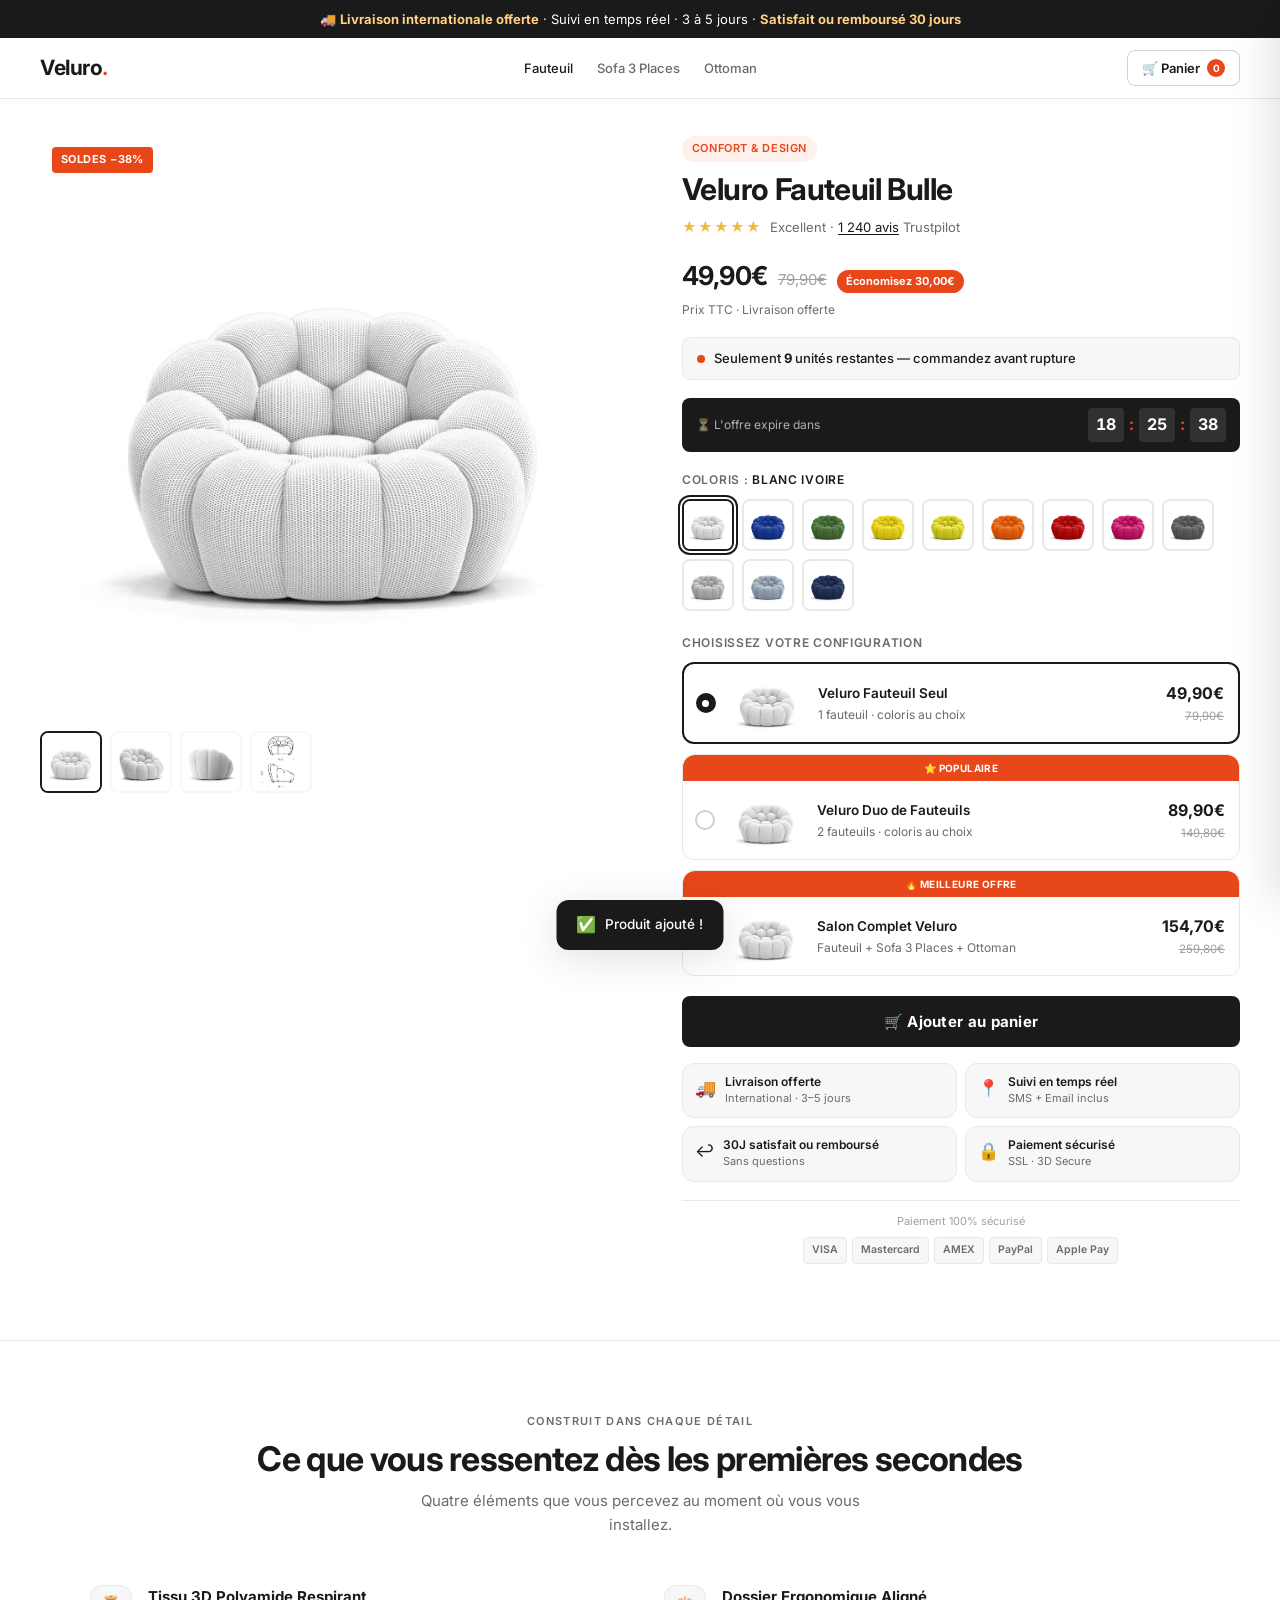
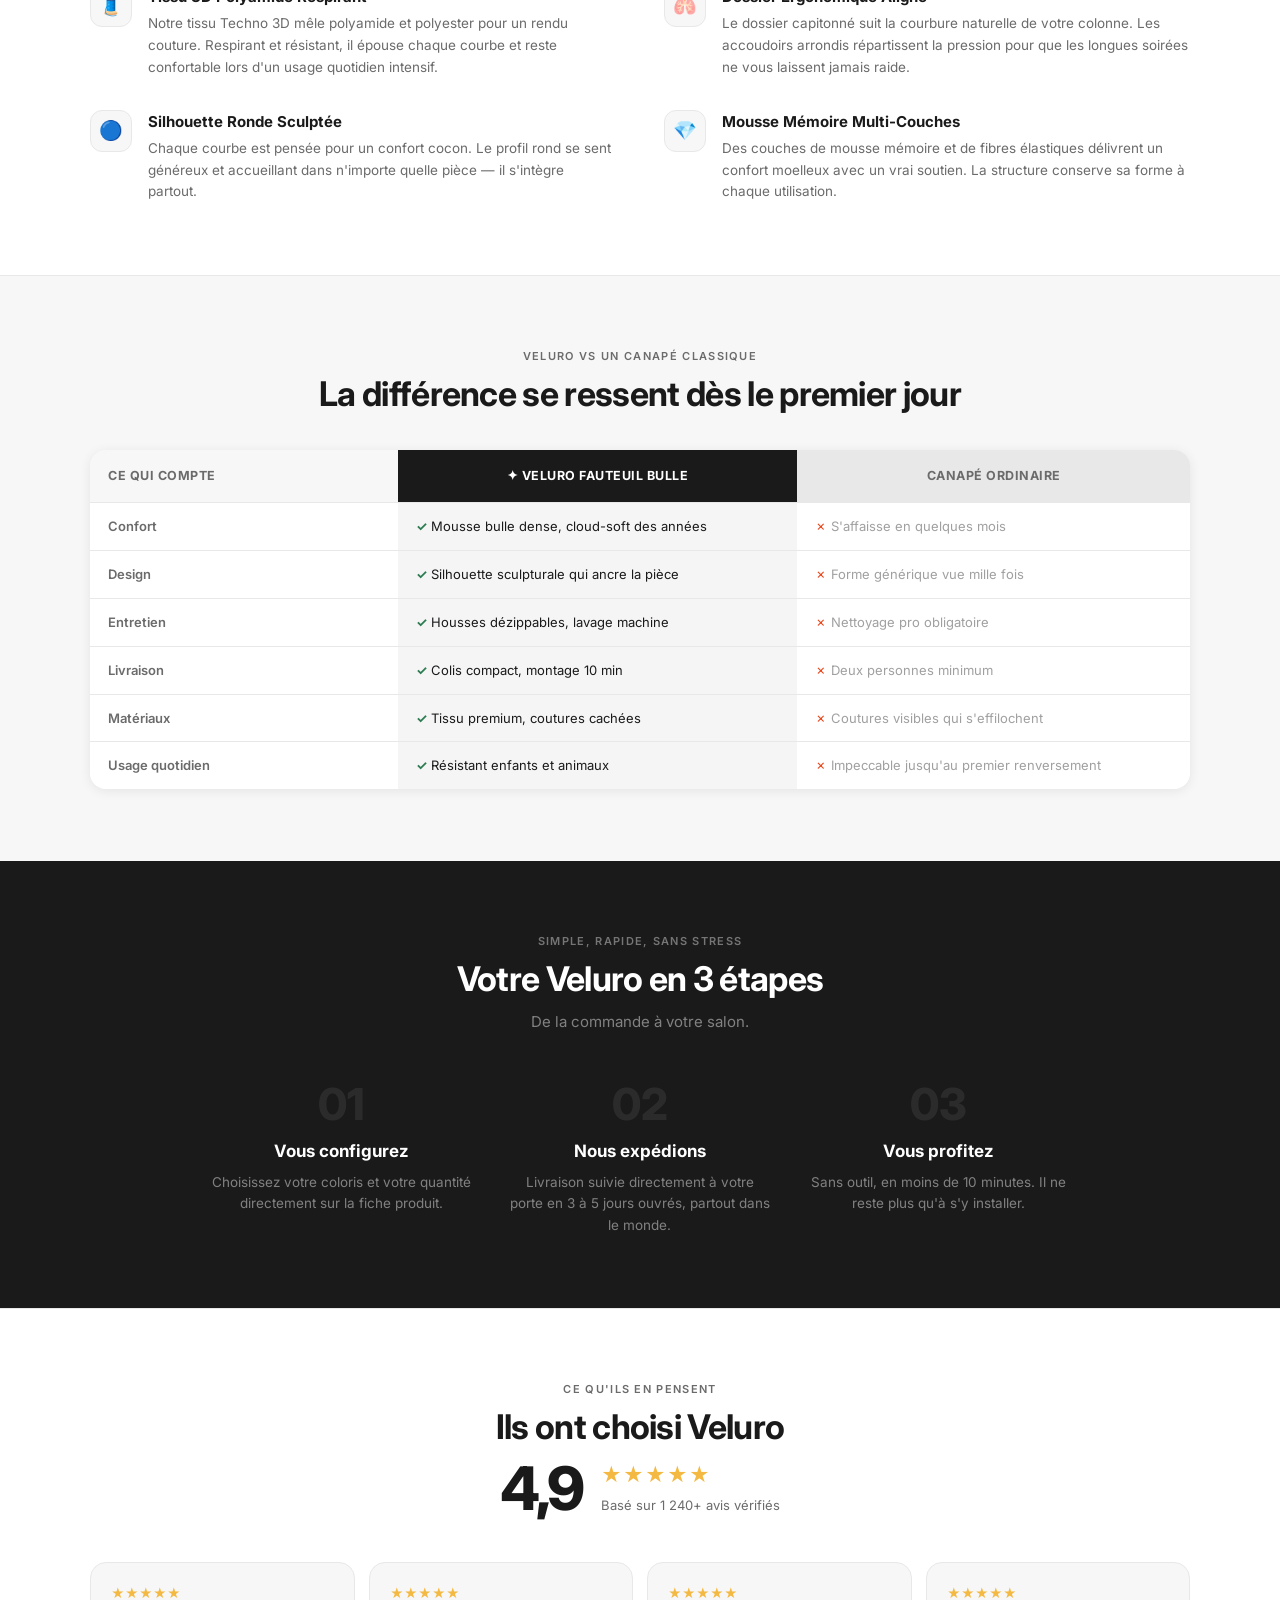
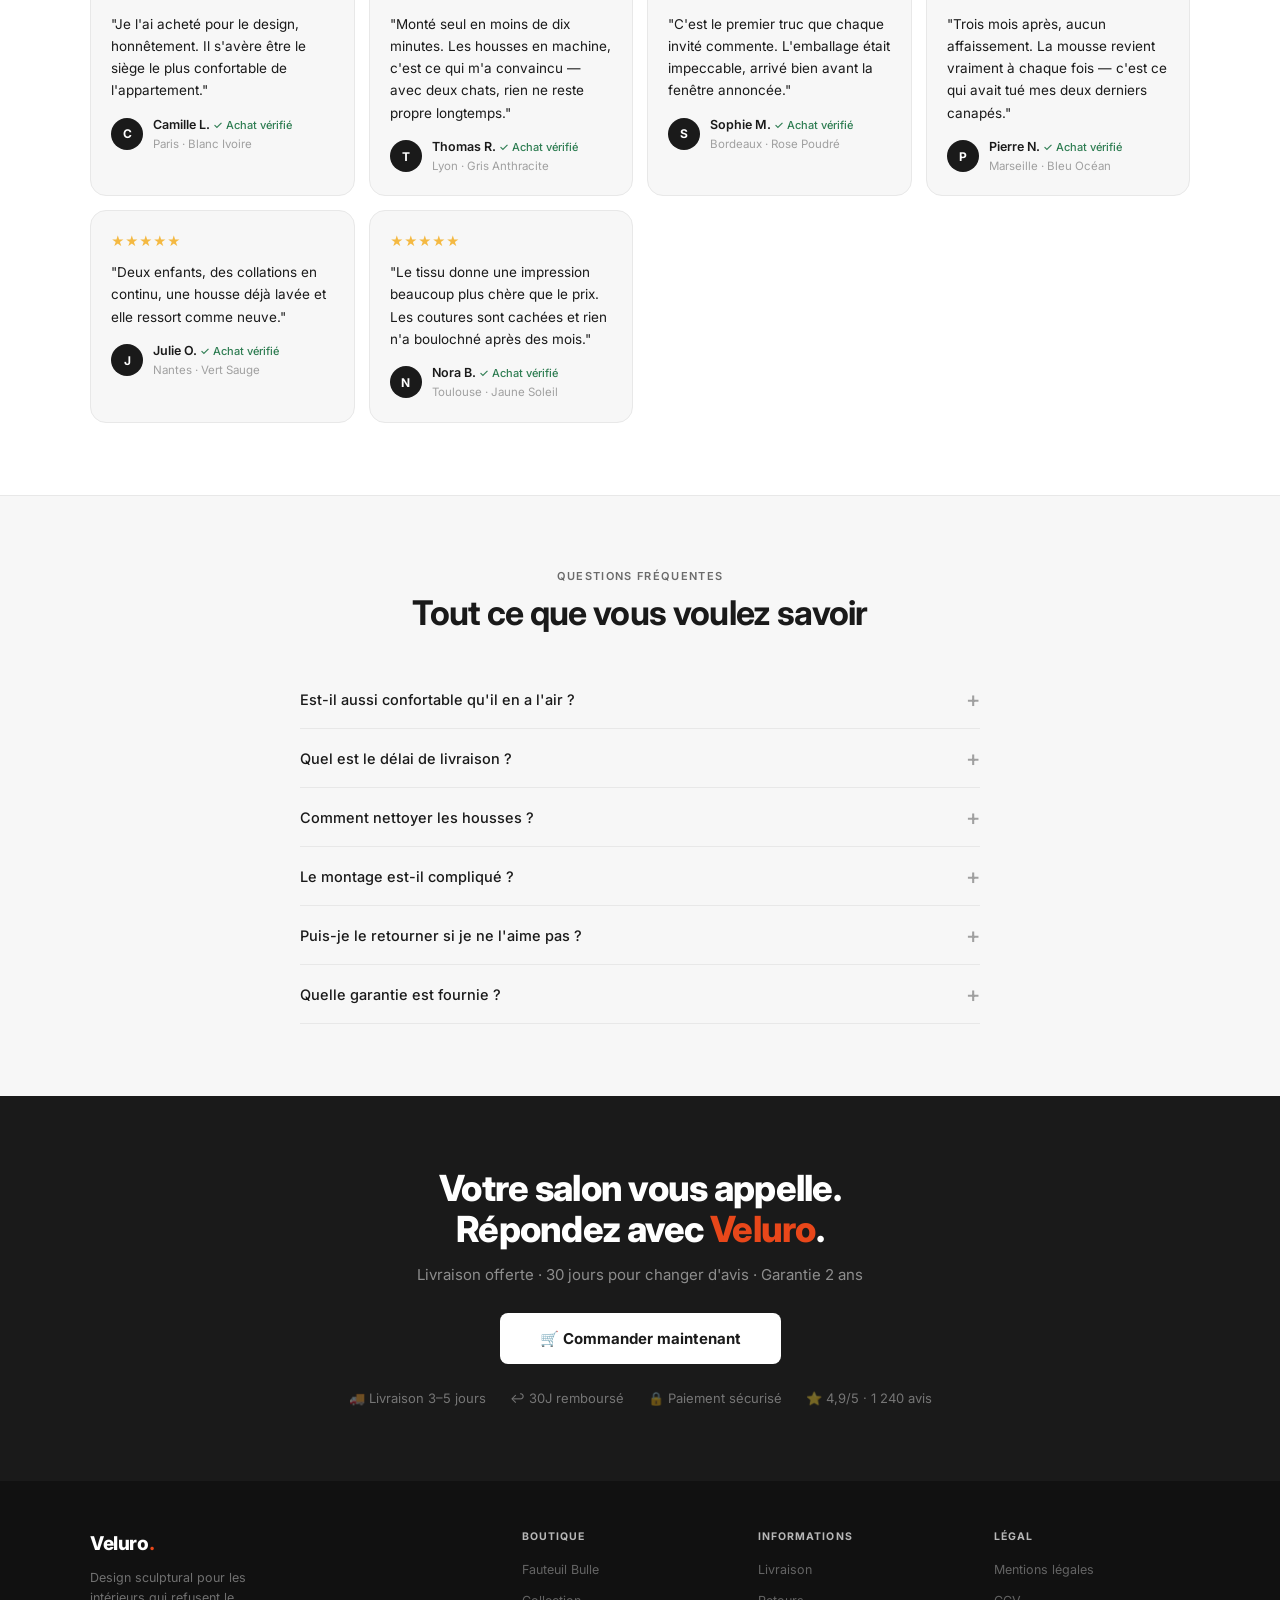
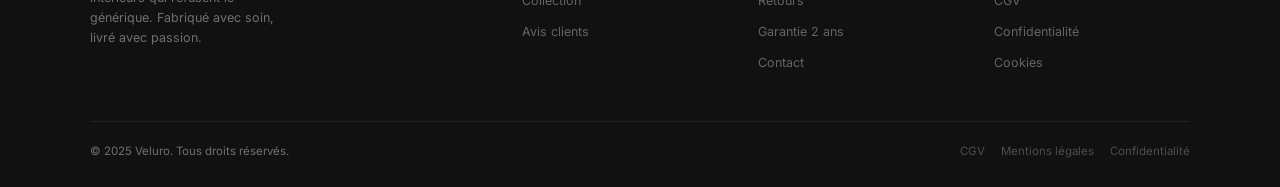
==== index.html @ f486fbc2 "Add files via upload" ====
<!DOCTYPE html>
<html lang="fr">
<head>
<meta charset="UTF-8">
<meta name="viewport" content="width=device-width, initial-scale=1.0">
<title>Veluro – Le Fauteuil Bulle | Design Sculptural & Confort Cocon</title>
<meta name="description" content="Découvrez le Veluro Fauteuil Bulle — design sculptural, tissu 3D respirant, confort cocon. Livraison internationale offerte en 3 à 5 jours. Satisfait ou remboursé 30 jours.">
<link rel="preconnect" href="https://fonts.googleapis.com">
<link rel="preconnect" href="https://fonts.gstatic.com" crossorigin>
<link href="https://fonts.googleapis.com/css2?family=Inter:wght@300;400;500;600;700&display=swap" rel="stylesheet">
<link rel="stylesheet" href="veluro.css">

</head>
<body>

<!-- MOBILE NAV -->
<div class="mobile-nav-overlay" id="mobile-nav-overlay"></div>
<nav class="mobile-nav" id="mobile-nav">
  <div class="mobile-nav-header">
    <span class="mobile-nav-logo">Veluro<span>.</span></span>
    <button class="mobile-nav-close" id="mobile-nav-close">✕</button>
  </div>
  <div class="mobile-nav-links">
    <a href="index.html" class="active"><span class="nav-emoji">🪑</span> Fauteuil Bulle</a>
    <a href="sofa-3-places.html"><span class="nav-emoji">🛋️</span> Sofa 3 Places</a>
    <a href="ottoman.html"><span class="nav-emoji">⬜</span> Ottoman</a>
    <a href="#avis"><span class="nav-emoji">⭐</span> Avis clients</a>
    <a href="#faq"><span class="nav-emoji">❓</span> FAQ</a>
  </div>
  <div class="mobile-nav-footer"><p>© 2025 Veluro — Design & Confort</p></div>
</nav>

<div class="announce-bar">
  🚚 <strong>Livraison internationale offerte</strong> · Suivi en temps réel · 3 à 5 jours · <strong>Satisfait ou remboursé 30 jours</strong>
</div>

<header class="site-header">
  <div class="header-inner">
    <button class="hamburger-btn" id="hamburger-btn" aria-label="Menu">
      <span></span><span></span><span></span>
    </button>
    <a href="index.html" class="logo">Veluro<span>.</span></a>
    <ul class="desktop-nav">
      <li><a href="index.html" class="active">Fauteuil</a></li>
      <li><a href="sofa-3-places.html">Sofa 3 Places</a></li>
      <li><a href="ottoman.html">Ottoman</a></li>
    </ul>
    <button class="cart-icon-btn" onclick="openCart()">
      🛒 Panier <span class="cart-count-badge" id="cart-count">0</span>
    </button>
  </div>
</header>

<!-- ============ PRODUCT ============ -->
<div class="product-wrap" id="produit">

  <div class="gallery">
    <div class="gallery-main-img">
      <span class="sale-badge">Soldes −38%</span>
      <img id="main-img" src="images/1_53d7c3f1-f844-4260-9f95-11002ea92583.jpg" alt="Veluro Fauteuil Bulle">
    </div>
    <div class="gallery-thumbs" id="gallery-thumbs"></div>
  </div>

  <div class="product-info">
    <span class="product-tag">Confort & Design</span>
    <h1 class="product-title">Veluro Fauteuil Bulle</h1>

    <div class="review-row">
      <span class="stars">★★★★★</span>
      <span class="review-text">Excellent · <a href="#avis">1 240 avis</a> Trustpilot</span>
    </div>

    <div class="price-row">
      <span class="price-now" id="disp-price">49,90€</span>
      <span class="price-was" id="disp-was">79,90€</span>
      <span class="price-save-pill">Économisez 30,00€</span>
    </div>
    <p class="price-sub">Prix TTC · Livraison offerte</p>

    <div class="stock-bar">
      <span class="stock-dot"></span>
      <span class="stock-text">Seulement <strong id="stock-count">9</strong> unités restantes — commandez avant rupture</span>
    </div>

    <div class="countdown-bar">
      <span class="cd-label">⏳ L'offre expire dans</span>
      <div class="cd-units">
        <span class="cd-block" id="cd-h">02</span>
        <span class="cd-sep">:</span>
        <span class="cd-block" id="cd-m">47</span>
        <span class="cd-sep">:</span>
        <span class="cd-block" id="cd-s">33</span>
      </div>
    </div>

    <!-- Coloris principal -->
    <div>
      <p class="opt-label">Coloris : <span id="sel-color">Blanc Ivoire</span></p>
      <div class="swatches" id="swatches-container"></div>
    </div>

    <!-- Bundles -->
    <div id="collection">
      <p class="bundles-label">Choisissez votre configuration</p>
      <div class="bundle-cards">

        <!-- Bundle 1 : Fauteuil Seul -->
        <div class="bundle-card selected" data-bundle="1" onclick="pickBundle(this,49.90,79.90,'Fauteuil Seul',1)">
          <div class="bundle-card-top">
            <div class="bundle-card-radio-col"><div class="bundle-radio-circle"></div></div>
            <div class="bundle-card-img"><img id="bundle-img-1" src="images/1_53d7c3f1-f844-4260-9f95-11002ea92583.jpg" alt="Fauteuil Seul"></div>
            <div class="bundle-card-body">
              <div class="bundle-card-name">Veluro Fauteuil Seul</div>
              <div class="bundle-card-desc">1 fauteuil · coloris au choix</div>
            </div>
            <div class="bundle-card-price-col">
              <div class="bundle-card-price-now">49,90€</div>
              <div class="bundle-card-price-was">79,90€</div>
            </div>
          </div>
          <!-- Pas de sélecteur supplémentaire pour le bundle 1 -->
        </div>

        <!-- Bundle 2 : Duo -->
        <div class="bundle-card" data-bundle="2" onclick="pickBundle(this,89.90,149.80,'Duo de Fauteuils',2)">
          <span class="bundle-card-badge">⭐ Populaire</span>
          <div class="bundle-card-top">
            <div class="bundle-card-radio-col"><div class="bundle-radio-circle"></div></div>
            <div class="bundle-card-img"><img id="bundle-img-2" src="images/2_4ee2cf36-3927-4d6a-b4e1-0d4a8931a32f.webp" alt="Duo"></div>
            <div class="bundle-card-body">
              <div class="bundle-card-name">Veluro Duo de Fauteuils</div>
              <div class="bundle-card-desc">2 fauteuils · coloris au choix</div>
            </div>
            <div class="bundle-card-price-col">
              <div class="bundle-card-price-now">89,90€</div>
              <div class="bundle-card-price-was">149,80€</div>
            </div>
          </div>
          <!-- Sélecteur coloris pour les 2 fauteuils -->
          <div class="bundle-color-picker" id="bcp-2">
            <div class="bcp-row">
              <span class="bcp-label">Fauteuil 1 :</span>
              <div class="bcp-select-wrap">
                <select class="bcp-select" id="bcp-2-1" onchange="onBcpChange(2,1,this)"></select>
                <span class="bcp-select-wrap::after"></span>
                <span class="bcp-color-dot" id="bcp-dot-2-1"></span>
              </div>
            </div>
            <div class="bcp-row">
              <span class="bcp-label">Fauteuil 2 :</span>
              <div class="bcp-select-wrap">
                <select class="bcp-select" id="bcp-2-2" onchange="onBcpChange(2,2,this)"></select>
                <span class="bcp-color-dot" id="bcp-dot-2-2"></span>
              </div>
            </div>
          </div>
        </div>

        <!-- Bundle 3 : Salon Complet -->
        <div class="bundle-card" data-bundle="3" onclick="pickBundle(this,154.70,259.80,'Salon Complet',3)">
          <span class="bundle-card-badge">🔥 Meilleure offre</span>
          <div class="bundle-card-top">
            <div class="bundle-card-radio-col"><div class="bundle-radio-circle"></div></div>
            <div class="bundle-card-img"><img id="bundle-img-3" src="images/1_53d7c3f1-f844-4260-9f95-11002ea92583.jpg" alt="Salon Complet"></div>
            <div class="bundle-card-body">
              <div class="bundle-card-name">Salon Complet Veluro</div>
              <div class="bundle-card-desc">Fauteuil + Sofa 3 Places + Ottoman</div>
            </div>
            <div class="bundle-card-price-col">
              <div class="bundle-card-price-now">154,70€</div>
              <div class="bundle-card-price-was">259,80€</div>
            </div>
          </div>
          <div class="bundle-complete">
            <div class="bundle-complete-title">Votre salon complet</div>
            <div class="bundle-products">
              <div class="bundle-product-item">
                <div class="bundle-product-img"><img id="bc3-img-fauteuil" src="images/1_53d7c3f1-f844-4260-9f95-11002ea92583.jpg" alt="Fauteuil"></div>
                <div class="bundle-product-name">Fauteuil<br>Bulle</div>
                <select class="bundle-product-select" id="bc3-fauteuil" onchange="onBc3Change('fauteuil',this)"></select>
                <div class="bundle-product-prices">
                  <span class="bundle-product-price">49,90€</span>
                  <span class="bundle-product-was">79,90€</span>
                </div>
              </div>
              <div class="bundle-product-item">
                <div class="bundle-product-img"><img id="bc3-img-sofa" src="images2/1_49313922-ed5e-4e73-9e68-3b0fe6fcdf74.jpg.png" alt="Sofa"></div>
                <div class="bundle-product-name">Sofa<br>3 Places</div>
                <select class="bundle-product-select" id="bc3-sofa" onchange="onBc3Change('sofa',this)"></select>
                <div class="bundle-product-prices">
                  <span class="bundle-product-price">69,90€</span>
                  <span class="bundle-product-was">110,00€</span>
                </div>
              </div>
              <div class="bundle-product-item">
                <div class="bundle-product-img"><img id="bc3-img-ottoman" src="images3/SnowWhitecopy_91f4c73e-9f6e-4083-89a8-7492646d7f47.jpg" alt="Ottoman"></div>
                <div class="bundle-product-name">Ottoman<br>Bulle</div>
                <select class="bundle-product-select" id="bc3-ottoman" onchange="onBc3Change('ottoman',this)"></select>
                <div class="bundle-product-prices">
                  <span class="bundle-product-price">34,90€</span>
                  <span class="bundle-product-was">69,90€</span>
                </div>
              </div>
            </div>
            <div class="bundle-total-row">
              <span class="bundle-total-label">Total salon</span>
              <span><span class="bundle-total-price">154,70€</span><span class="bundle-total-was">259,80€</span></span>
            </div>
          </div>
        </div>

      </div>
    </div>

    <!-- Bouton ATC unique -->
    <button class="btn-atc" onclick="addToCart()">🛒 Ajouter au panier</button>

    <div class="reasur-strip">
      <div class="reasur-item"><div class="reasur-icon">🚚</div><div><div class="reasur-title">Livraison offerte</div><div class="reasur-sub">International · 3–5 jours</div></div></div>
      <div class="reasur-item"><div class="reasur-icon">📍</div><div><div class="reasur-title">Suivi en temps réel</div><div class="reasur-sub">SMS + Email inclus</div></div></div>
      <div class="reasur-item"><div class="reasur-icon">↩️</div><div><div class="reasur-title">30J satisfait ou remboursé</div><div class="reasur-sub">Sans questions</div></div></div>
      <div class="reasur-item"><div class="reasur-icon">🔒</div><div><div class="reasur-title">Paiement sécurisé</div><div class="reasur-sub">SSL · 3D Secure</div></div></div>
    </div>

    <div class="pay-row">
      <p>Paiement 100% sécurisé</p>
      <div class="pay-icons">
        <span class="pay-chip">VISA</span><span class="pay-chip">Mastercard</span><span class="pay-chip">AMEX</span>
        <span class="pay-chip">PayPal</span><span class="pay-chip">Apple Pay</span>
      </div>
    </div>
    <!-- Spacer mobile : évite que le bouton fixe masque le contenu -->
    <div class="atc-spacer" style="display:none"></div>
  </div>
</div>

<!-- FEATURES -->
<section class="section-features">
  <div class="sw">
    <p class="s-eyebrow">Construit dans chaque détail</p>
    <h2 class="s-title">Ce que vous ressentez dès les premières secondes</h2>
    <p class="s-sub">Quatre éléments que vous percevez au moment où vous vous installez.</p>
    <div class="feat-grid">
      <div class="feat-item"><div class="feat-icon-wrap">🧵</div><div><h3>Tissu 3D Polyamide Respirant</h3><p>Notre tissu Techno 3D mêle polyamide et polyester pour un rendu couture. Respirant et résistant, il épouse chaque courbe et reste confortable lors d'un usage quotidien intensif.</p></div></div>
      <div class="feat-item"><div class="feat-icon-wrap">🫁</div><div><h3>Dossier Ergonomique Aligné</h3><p>Le dossier capitonné suit la courbure naturelle de votre colonne. Les accoudoirs arrondis répartissent la pression pour que les longues soirées ne vous laissent jamais raide.</p></div></div>
      <div class="feat-item"><div class="feat-icon-wrap">🔵</div><div><h3>Silhouette Ronde Sculptée</h3><p>Chaque courbe est pensée pour un confort cocon. Le profil rond se sent généreux et accueillant dans n'importe quelle pièce — il s'intègre partout.</p></div></div>
      <div class="feat-item"><div class="feat-icon-wrap">💎</div><div><h3>Mousse Mémoire Multi-Couches</h3><p>Des couches de mousse mémoire et de fibres élastiques délivrent un confort moelleux avec un vrai soutien. La structure conserve sa forme à chaque utilisation.</p></div></div>
    </div>
  </div>
</section>

<!-- COMPARISON -->
<section class="section-comparison">
  <div class="sw">
    <p class="s-eyebrow">Veluro vs un canapé classique</p>
    <h2 class="s-title">La différence se ressent dès le premier jour</h2>
    <table class="comparison-tbl">
      <thead><tr>
        <th>Ce qui compte</th><th>✦ Veluro Fauteuil Bulle</th><th>Canapé ordinaire</th>
      </tr></thead>
      <tbody>
        <tr><td>Confort</td><td><span class="ok">✓</span>Mousse bulle dense, cloud-soft des années</td><td><span class="ko">✗</span>S'affaisse en quelques mois</td></tr>
        <tr><td>Design</td><td><span class="ok">✓</span>Silhouette sculpturale qui ancre la pièce</td><td><span class="ko">✗</span>Forme générique vue mille fois</td></tr>
        <tr><td>Entretien</td><td><span class="ok">✓</span>Housses dézippables, lavage machine</td><td><span class="ko">✗</span>Nettoyage pro obligatoire</td></tr>
        <tr><td>Livraison</td><td><span class="ok">✓</span>Colis compact, montage 10 min</td><td><span class="ko">✗</span>Deux personnes minimum</td></tr>
        <tr><td>Matériaux</td><td><span class="ok">✓</span>Tissu premium, coutures cachées</td><td><span class="ko">✗</span>Coutures visibles qui s'effilochent</td></tr>
        <tr><td>Usage quotidien</td><td><span class="ok">✓</span>Résistant enfants et animaux</td><td><span class="ko">✗</span>Impeccable jusqu'au premier renversement</td></tr>
      </tbody>
    </table>
  </div>
</section>

<!-- PROCESS -->
<section class="section-process">
  <div class="sw">
    <p class="s-eyebrow">Simple, rapide, sans stress</p>
    <h2 class="s-title">Votre Veluro en 3 étapes</h2>
    <p class="s-sub">De la commande à votre salon.</p>
    <div class="steps">
      <div class="step"><div class="step-n">01</div><h3>Vous configurez</h3><p>Choisissez votre coloris et votre quantité directement sur la fiche produit.</p></div>
      <div class="step"><div class="step-n">02</div><h3>Nous expédions</h3><p>Livraison suivie directement à votre porte en 3 à 5 jours ouvrés, partout dans le monde.</p></div>
      <div class="step"><div class="step-n">03</div><h3>Vous profitez</h3><p>Sans outil, en moins de 10 minutes. Il ne reste plus qu'à s'y installer.</p></div>
    </div>
  </div>
</section>

<!-- REVIEWS -->
<section class="section-reviews" id="avis">
  <div class="sw">
    <p class="s-eyebrow">Ce qu'ils en pensent</p>
    <h2 class="s-title">Ils ont choisi Veluro</h2>
    <div class="rating-hero">
      <div class="rating-num">4,9</div>
      <div class="rating-info"><div class="stars">★★★★★</div><p>Basé sur 1 240+ avis vérifiés</p></div>
    </div>
    <div class="reviews-grid">
      <div class="review-card"><div class="review-stars">★★★★★</div><p class="review-body">"Je l'ai acheté pour le design, honnêtement. Il s'avère être le siège le plus confortable de l'appartement."</p><div class="reviewer"><div class="reviewer-avatar">C</div><div><div class="reviewer-name">Camille L. <span class="verified">✓ Achat vérifié</span></div><div class="reviewer-loc">Paris · Blanc Ivoire</div></div></div></div>
      <div class="review-card"><div class="review-stars">★★★★★</div><p class="review-body">"Monté seul en moins de dix minutes. Les housses en machine, c'est ce qui m'a convaincu — avec deux chats, rien ne reste propre longtemps."</p><div class="reviewer"><div class="reviewer-avatar">T</div><div><div class="reviewer-name">Thomas R. <span class="verified">✓ Achat vérifié</span></div><div class="reviewer-loc">Lyon · Gris Anthracite</div></div></div></div>
      <div class="review-card"><div class="review-stars">★★★★★</div><p class="review-body">"C'est le premier truc que chaque invité commente. L'emballage était impeccable, arrivé bien avant la fenêtre annoncée."</p><div class="reviewer"><div class="reviewer-avatar">S</div><div><div class="reviewer-name">Sophie M. <span class="verified">✓ Achat vérifié</span></div><div class="reviewer-loc">Bordeaux · Rose Poudré</div></div></div></div>
      <div class="review-card"><div class="review-stars">★★★★★</div><p class="review-body">"Trois mois après, aucun affaissement. La mousse revient vraiment à chaque fois — c'est ce qui avait tué mes deux derniers canapés."</p><div class="reviewer"><div class="reviewer-avatar">P</div><div><div class="reviewer-name">Pierre N. <span class="verified">✓ Achat vérifié</span></div><div class="reviewer-loc">Marseille · Bleu Océan</div></div></div></div>
      <div class="review-card"><div class="review-stars">★★★★★</div><p class="review-body">"Deux enfants, des collations en continu, une housse déjà lavée et elle ressort comme neuve."</p><div class="reviewer"><div class="reviewer-avatar">J</div><div><div class="reviewer-name">Julie O. <span class="verified">✓ Achat vérifié</span></div><div class="reviewer-loc">Nantes · Vert Sauge</div></div></div></div>
      <div class="review-card"><div class="review-stars">★★★★★</div><p class="review-body">"Le tissu donne une impression beaucoup plus chère que le prix. Les coutures sont cachées et rien n'a boulochné après des mois."</p><div class="reviewer"><div class="reviewer-avatar">N</div><div><div class="reviewer-name">Nora B. <span class="verified">✓ Achat vérifié</span></div><div class="reviewer-loc">Toulouse · Jaune Soleil</div></div></div></div>
    </div>
  </div>
</section>

<!-- FAQ -->
<section class="section-faq" id="faq">
  <div class="sw">
    <p class="s-eyebrow">Questions fréquentes</p>
    <h2 class="s-title">Tout ce que vous voulez savoir</h2>
    <div class="faq-list">
      <div class="faq-item"><button class="faq-q" onclick="toggleFaq(this)">Est-il aussi confortable qu'il en a l'air ?<span class="faq-icon">+</span></button><div class="faq-a">Oui. Une mousse haute densité sous un rembourrage bulle doux conserve sa forme tout en restant profond et moelleux comme un nuage.</div></div>
      <div class="faq-item"><button class="faq-q" onclick="toggleFaq(this)">Quel est le délai de livraison ?<span class="faq-icon">+</span></button><div class="faq-a">3 à 5 jours ouvrés quelle que soit votre adresse. Livraison gratuite, suivi SMS et email inclus.</div></div>
      <div class="faq-item"><button class="faq-q" onclick="toggleFaq(this)">Comment nettoyer les housses ?<span class="faq-icon">+</span></button><div class="faq-a">Toutes les housses sont entièrement amovibles et lavables en machine à 30°C. Séchage à l'air libre, jamais au sèche-linge.</div></div>
      <div class="faq-item"><button class="faq-q" onclick="toggleFaq(this)">Le montage est-il compliqué ?<span class="faq-icon">+</span></button><div class="faq-a">Aucun outil nécessaire. Comptez moins de 10 minutes même seul.</div></div>
      <div class="faq-item"><button class="faq-q" onclick="toggleFaq(this)">Puis-je le retourner si je ne l'aime pas ?<span class="faq-icon">+</span></button><div class="faq-a">30 jours pour changer d'avis. Nous organisons le ramassage et vous remboursons intégralement, sans question posée.</div></div>
      <div class="faq-item"><button class="faq-q" onclick="toggleFaq(this)">Quelle garantie est fournie ?<span class="faq-icon">+</span></button><div class="faq-a">Garantie 2 ans sur la structure et la mousse. Notre équipe répond sous 24h ouvrées.</div></div>
    </div>
  </div>
</section>

<!-- CTA BANNER -->
<section class="section-cta-banner">
  <h2>Votre salon vous appelle.<br>Répondez avec <em>Veluro</em>.</h2>
  <p>Livraison offerte · 30 jours pour changer d'avis · Garantie 2 ans</p>
  <button class="cta-big-btn" onclick="addToCart()">🛒 Commander maintenant</button>
  <div class="cta-trust-row">
    <span class="cta-trust-item">🚚 Livraison 3–5 jours</span>
    <span class="cta-trust-item">↩️ 30J remboursé</span>
    <span class="cta-trust-item">🔒 Paiement sécurisé</span>
    <span class="cta-trust-item">⭐ 4,9/5 · 1 240 avis</span>
  </div>
</section>

<!-- FOOTER -->
<footer class="site-footer">
  <div class="footer-inner">
    <div class="footer-top">
      <div><div class="footer-brand-logo">Veluro<span>.</span></div><p class="footer-brand-desc">Design sculptural pour les intérieurs qui refusent le générique. Fabriqué avec soin, livré avec passion.</p></div>
      <div class="footer-col"><h4>Boutique</h4><ul><li><a href="#produit">Fauteuil Bulle</a></li><li><a href="#collection">Collection</a></li><li><a href="#avis">Avis clients</a></li></ul></div>
      <div class="footer-col"><h4>Informations</h4><ul><li><a href="#">Livraison</a></li><li><a href="#">Retours</a></li><li><a href="#">Garantie 2 ans</a></li><li><a href="#">Contact</a></li></ul></div>
      <div class="footer-col"><h4>Légal</h4><ul><li><a href="#">Mentions légales</a></li><li><a href="#">CGV</a></li><li><a href="#">Confidentialité</a></li><li><a href="#">Cookies</a></li></ul></div>
    </div>
    <div class="footer-bottom">
      <span>© 2025 Veluro. Tous droits réservés.</span>
      <div class="footer-legal"><a href="#">CGV</a><a href="#">Mentions légales</a><a href="#">Confidentialité</a></div>
    </div>
  </div>
</footer>

<!-- CART DRAWER -->
<div class="cart-overlay" id="cart-overlay" onclick="closeCart()"></div>
<div class="cart-drawer" id="cart-drawer">
  <div class="cart-hd"><span class="cart-hd-title">Mon Panier</span><button class="cart-close-btn" onclick="closeCart()">✕</button></div>
  <div class="cart-urgency"><span class="fire">🔥</span> Prix réservé encore <strong id="cart-cd-display">02:47:33</strong></div>
  <div class="cart-body">
    <div class="cart-empty-state" id="cart-empty"><div class="empty-ico">🛒</div><h4>Votre panier est vide</h4><p>Ajoutez le Veluro Fauteuil Bulle pour commencer</p></div>
    <div class="cart-items-list" id="cart-items" style="display:none"></div>
  </div>
    <div class="cart-ft" id="cart-ft" style="display:none">
    <div class="cart-total-row">
      <span class="cart-total-lbl">Total</span>
      <span class="cart-total-val" id="cart-total">0,00€</span>
    </div>
    <p class="cart-ship-note">✅ Livraison internationale offerte incluse</p>
    <button class="checkout-btn" id="checkout-btn" onclick="handleCheckout()">🔒 Procéder au paiement</button>
    <p class="checkout-sub">Visa · Mastercard · PayPal · Apple Pay</p>
  </div>
</div>
<div class="toast" id="toast"><span class="toast-ico">✅</span><span id="toast-msg">Produit ajouté !</span></div>

<script>
// ================================================================
// COLORIS DATA — mapping vérifié par analyse couleur dominante
// 4e image = dimensions (commune à tous les coloris)
// ================================================================
const DIM_IMG = 'images/Bubble-Sofa-Dimension-mobile-1.avif';

const COLORIS = [
  { name:'Blanc Ivoire',      hex:'#D8D5CF',
    images:['images/1_53d7c3f1-f844-4260-9f95-11002ea92583.jpg','images/2_e61fc718-d198-4016-9234-9c4a2a4a56e6.jpg','images/3_182008ee-e3df-48d0-b326-10bedf2c7b5f.jpg',DIM_IMG] },
  { name:'Bleu Océan',        hex:'#3a549c',
    images:['images/1_60242dbc-7ccc-44ec-8279-3f442f894a8b.webp','images/2_34c0a6ef-fd82-44d3-a52d-ee8270b0f32d.webp','images/3_88c79eaa-b00e-40b7-bbeb-0b5938a45532.webp',DIM_IMG] },
  { name:'Vert Sauge',        hex:'#5d7d51',
    images:['images/1_89d6ccd8-eeeb-423c-9ed7-7f3885cb3746.jpg','images/2_1d27cb7a-02ce-4f63-9bdc-bb037589da58.jpg','images/3_dd16788e-380c-45ee-a1b1-fad56dadc67b.jpg',DIM_IMG] },
  { name:'Jaune Soleil',      hex:'#decc38',
    images:['images/1_2c7f5fc6-cc2a-4eaf-8a4c-f1c15d8867f0.webp','images/2_9f4237c3-4f18-472e-89d9-f5b1fa5878a2.webp','images/3_dc0024e2-3145-49b0-be69-e92a4ec85c7c.webp',DIM_IMG] },
  { name:'Vert Forêt',        hex:'#6a9b5e',
    images:['images/1_6ddeb713-a461-4373-ad21-59469c8d11ae.webp','images/2_7b5000bf-614d-4e0d-a301-0759117cd24e.webp','images/3_da0f9d4d-2b26-4706-9483-e636970fac0e.webp',DIM_IMG] },
  { name:'Orange Terracotta', hex:'#df7231',
    images:['images/1_65144f61-47c7-4dbe-b1c8-481a03db3848.webp','images/2_4ee2cf36-3927-4d6a-b4e1-0d4a8931a32f.webp','images/3_8e96b065-5b8a-4e2c-81e5-0f897508c029.webp',DIM_IMG] },
  { name:'Rouge Carmin',      hex:'#b82e30',
    images:['images/1_092fe042-a24d-4f73-b55c-f6fefc663777.webp','images/2_46912788-c1d1-46d7-b745-917c5512a44b.webp','images/3_e98e97a2-110a-41f0-81d5-b30de5847a9b.webp',DIM_IMG] },
  { name:'Rose Poudré',       hex:'#c43977',
    images:['images/1_ffbffcc5-7e7d-4df3-8f7d-8c628b7a1075.webp','images/1_ffbffcc5-7e7d-4df3-8f7d-8c628b7a1075.webp','images/3_6effee2b-def1-4774-ae6d-bf2af334ffd2.webp',DIM_IMG] },
  { name:'Gris Anthracite',   hex:'#6f6e6d',
    images:['images/1_206c2581-3c5d-431f-b1af-c65dc1f10cfd.jpg','images/2_615ade21-7b34-4218-a9da-eb500bb04795.jpg','images/3_637ed91e-0b88-4770-a7cd-d0af395d4098.jpg',DIM_IMG] },
  { name:'Gris Perle',        hex:'#b6b6b6',
    images:['images/1_af059685-99e4-492f-bc43-21eecaeed026.jpg','images/2_3c66f7a6-b55e-481b-aab9-934c8308c511.jpg','images/3_a6d56fdc-e35a-424c-b548-0b51fa2f2e80.jpg',DIM_IMG] },
  { name:'Bleu Ciel',         hex:'#a0acb8',
    images:['images/1_7c80a6a8-cdde-428e-afb3-bfc6f76614fe.jpg','images/1_7c80a6a8-cdde-428e-afb3-bfc6f76614fe.jpg','images/3_d33b4940-f2ad-4c10-9e8f-2ee28420d7ef.jpg',DIM_IMG] },
  { name:'Bleu Nuit',         hex:'#3e4a68',
    images:['images/1_f7360738-f595-4acb-a1ee-159885bcfca1.jpg','images/2_89d118cd-01a0-4ad2-b675-fb2eeb864893.webp','images/3_b7811df3-e20b-401c-8071-0f684bfc7918.jpg',DIM_IMG] },
];

// ================================================================
// STATE
// ================================================================
let cart = [];
let currentColorIdx = 0;
let bundle = { name:'Fauteuil Seul', price:49.90, was:79.90, qty:1 };
// Coloris sélectionnés pour bundles multi
// bundleColors[bundleNum][slotNum] = colorIdx
const bundleColors = { 2: { 1:0, 2:0 }, 3: { 1:0, 2:0, 3:0 } };

// ================================================================
// INIT SWATCHES PRINCIPAL
// ================================================================
function initSwatches() {
  const c = document.getElementById('swatches-container');
  COLORIS.forEach((col, i) => {
    const el = document.createElement('div');
    el.className = 'swatch' + (i===0?' active':'');
    el.setAttribute('title', col.name);
    el.onclick = () => pickColor(i);
    // Image miniature du fauteuil dans la bonne couleur
    const img = document.createElement('img');
    img.src = col.images[0];
    img.alt = col.name;
    img.loading = 'lazy';
    el.appendChild(img);
    c.appendChild(el);
  });
}

// ================================================================
// INIT BUNDLE COLOR PICKERS
// ================================================================
const SOFA_COLORIS = [
  {name:'Blanc Neige',img:'images2/1_49313922-ed5e-4e73-9e68-3b0fe6fcdf74.jpg.png'},
  {name:'Bleu Océan',img:'images2/1_bc05c986-a6c7-405f-aa86-80f266f40950.webp'},
  {name:'Vert Sauge',img:'images2/1_f5d23f63-99ca-42b9-bac4-1383c81ff9be.webp'},
  {name:'Jaune Soleil',img:'images2/1_4b6b8c69-e1d4-4be8-8370-123e9b4d06d1.webp'},
  {name:'Vert Forêt',img:'images2/1_bb071b89-2f30-43fa-aa7e-bff8f011e011.webp'},
  {name:'Orange Terracotta',img:'images2/1_af07a365-7c42-4ce0-afa8-84d55a69a443.webp'},
  {name:'Rouge Carmin',img:'images2/1_0f26761f-df87-41ef-bee7-9fa8678b6a15.webp'},
  {name:'Rose Poudré',img:'images2/1_9c7dc2fd-b948-492b-98ab-ee91b6d27d5a.webp'},
  {name:'Gris Anthracite',img:'images2/1_d407bd07-83a9-4c81-b61f-720d257e7d31.webp'},
  {name:'Gris Perle',img:'images2/1_a4562632-6fec-490a-a8c6-cfd45831d5c8.jpg'},
  {name:'Bleu Ciel',img:'images2/1_f256d588-dd59-443b-9dc2-0412fb025f70.webp'},
  {name:'Bleu Nuit',img:'images2/1_da0a0622-f77d-4e33-89da-018f0370f439.webp'},
];
const OTTOMAN_COLORIS = [
  {name:'Blanc Neige',img:'images3/SnowWhitecopy_91f4c73e-9f6e-4083-89a8-7492646d7f47.jpg'},
  {name:'Bleu Cobalt',img:'images3/CobaltBluecopy_04658753-9d11-4447-9d70-b1292005e120.webp'},
  {name:'Jaune Cèdre',img:'images3/CedreYellowcopy_15fb49a5-5077-451f-b60e-dc1d312bcec4.webp'},
  {name:'Vert Topazo',img:'images3/TopazeGreencopy_ee5364b4-16f5-4d88-8010-1b8ba42b1b9e.webp'},
  {name:'Orange',img:'images3/Orangecopy_e41867a6-1bb5-4dbb-aff2-a6b08ef6ff27.webp'},
  {name:'Rouge',img:'images3/RubyRedcopy_3b2b6751-cfec-431a-b48f-e1ec4563c1ba.webp'},
  {name:'Fuchsia',img:'images3/Fuchsiacopy_4d8a9b6b-65b8-4496-b97b-04d8ec2d8ab9.webp'},
  {name:'Gris Basalte',img:'images3/BasalteGraycopy_1bd36f9d-dd4f-4d2f-a52d-9f0a6dda8769.jpg'},
  {name:'Gris',img:'images3/Graycopy_7af23ff3-757d-456d-9e96-00d8a7c3946c.jpg'},
  {name:'Bleu Zéphyr',img:'images3/BluZeffirocopy_1d1b63c8-9214-4bdf-b8b9-2fc6278f0a70.webp'},
  {name:'Aquamarine',img:'images3/AcquaMarinacopy_36b8c81a-87b9-46b1-a437-2664da6ef3de.jpg'},
  {name:'Vert Jade',img:'images3/VerdeGiadacopy_145fe3db-6fda-40a4-a56d-90390101468c.avif'},
];

function initBundleColorPickers() {
  // Bundle 2 : selects fauteuil x2
  [[2,[1,2]]].forEach(([bNum, slots]) => {
    slots.forEach(slot => {
      const sel = document.getElementById(`bcp-${bNum}-${slot}`);
      if (!sel) return;
      COLORIS.forEach((col, i) => {
        const opt = document.createElement('option');
        opt.value = i; opt.textContent = col.name;
        sel.appendChild(opt);
      });
      updateBcpDot(bNum, slot, 0);
    });
  });
  // Bundle 3 : selects Fauteuil / Sofa / Ottoman
  ['bc3-fauteuil','bc3-sofa','bc3-ottoman'].forEach((id, pi) => {
    const sel = document.getElementById(id);
    if (!sel) return;
    const list = pi===0 ? COLORIS : pi===1 ? SOFA_COLORIS : OTTOMAN_COLORIS;
    list.forEach((col, i) => {
      const opt = document.createElement('option');
      opt.value = i;
      opt.textContent = col.name;
      sel.appendChild(opt);
    });
  });
}

function onBc3Change(prod, sel) {
  const idx = parseInt(sel.value);
  const list = prod==='fauteuil' ? COLORIS : prod==='sofa' ? SOFA_COLORIS : OTTOMAN_COLORIS;
  const imgEl = document.getElementById(`bc3-img-${prod}`);
  if (imgEl) imgEl.src = list[idx].images ? list[idx].images[0] : list[idx].img;
}

function onBcpChange(bNum, slot, selectEl) {
  const idx = parseInt(selectEl.value);
  bundleColors[bNum][slot] = idx;
  updateBcpDot(bNum, slot, idx);
  // Image bundle suit le slot 1
  if (slot === 1) {
    const bImg = document.getElementById(`bundle-img-${bNum}`);
    if (bImg) bImg.src = COLORIS[idx].images[0];
  }
}

function updateBcpDot(bNum, slot, colorIdx) {
  const dot = document.getElementById(`bcp-dot-${bNum}-${slot}`);
  if (dot) dot.style.background = COLORIS[colorIdx].hex;
}

// ================================================================
// PICK COLOR PRINCIPAL → change galerie + bundle 1 + sync bundle 2&3 slot 1
// ================================================================
function pickColor(idx) {
  currentColorIdx = idx;
  const c = COLORIS[idx];

  document.getElementById('sel-color').textContent = c.name;
  document.querySelectorAll('#swatches-container .swatch').forEach((s,i) => s.classList.toggle('active', i===idx));

  // Mise à jour stock
  updateStockDisplay(idx);

  // Galerie
  document.getElementById('main-img').src = c.images[0];
  renderThumbs(c.images, 0);

  // Bundle 1 suit le coloris principal
  const b1 = document.getElementById('bundle-img-1');
  if (b1) b1.src = c.images[0];

  // Sync slot 1 du bundle 2 avec le coloris principal
  [2].forEach(bNum => {
    bundleColors[bNum][1] = idx;
    const sel = document.getElementById(`bcp-${bNum}-1`);
    if (sel) sel.value = idx;
    updateBcpDot(bNum, 1, idx);
    const bImg = document.getElementById(`bundle-img-${bNum}`);
    if (bImg) bImg.src = c.images[0];
  });
  // Sync image bundle 3 avec le fauteuil sélectionné
  const b3img = document.getElementById('bundle-img-3');
  if (b3img) b3img.src = c.images[0];
  const bc3f = document.getElementById('bc3-fauteuil');
  if (bc3f) { bc3f.value = idx; }
  const bc3fimg = document.getElementById('bc3-img-fauteuil');
  if (bc3fimg) bc3fimg.src = c.images[0];
}

// ================================================================
// GALLERY THUMBS
// ================================================================
function renderThumbs(images, activeIdx) {
  const c = document.getElementById('gallery-thumbs');
  c.innerHTML = '';
  images.forEach((src, i) => {
    const div = document.createElement('div');
    div.className = 'thumb' + (i===activeIdx?' active':'');
    div.onclick = () => { document.getElementById('main-img').src=src; c.querySelectorAll('.thumb').forEach(t=>t.classList.remove('active')); div.classList.add('active'); };
    const img = document.createElement('img'); img.src=src; img.alt=''; img.loading='lazy';
    div.appendChild(img); c.appendChild(div);
  });
}

// ================================================================
// PICK BUNDLE
// ================================================================
function pickBundle(el, price, was, name, qty) {
  document.querySelectorAll('.bundle-card').forEach(c => c.classList.remove('selected'));
  el.classList.add('selected');
  bundle = { name, price, was, qty };
  document.getElementById('disp-price').textContent = price.toFixed(2).replace('.',',')+'€';
  document.getElementById('disp-was').textContent = was.toFixed(2).replace('.',',')+'€';
}

// ================================================================
// ADD TO CART — utilise pushToCart() de veluro-shared.js
// ================================================================
function addToCart() {
  const bNum = bundle.qty;
  if (bNum === 1) {
    const c = COLORIS[currentColorIdx];
    pushToCart('Veluro Fauteuil Bulle', c.name, bundle.price, c.images[0]);
  } else if (bNum === 2) {
    [1,2].forEach(slot => {
      const c = COLORIS[bundleColors[2][slot]];
      pushToCart('Veluro Fauteuil Bulle (Duo) F'+slot, c.name, bundle.price/2, c.images[0]);
    });
  } else {
    const fIdx = parseInt(document.getElementById('bc3-fauteuil')?.value||0);
    const sIdx = parseInt(document.getElementById('bc3-sofa')?.value||0);
    const oIdx = parseInt(document.getElementById('bc3-ottoman')?.value||0);
    pushToCart('Veluro Fauteuil Bulle', COLORIS[fIdx].name, 49.90, COLORIS[fIdx].images[0]);
    pushToCart('Veluro Sofa 3 Places', SOFA_COLORIS[sIdx].name, 69.90, SOFA_COLORIS[sIdx].img);
    pushToCart('Veluro Ottoman Bulle', OTTOMAN_COLORIS[oIdx].name, 34.90, OTTOMAN_COLORIS[oIdx].img);
  }
  showToast('Ajouté au panier !');
  openCart();
}

// handleCheckout() défini dans veluro-shared.js

// ================================================================
// STOCK PAR COLORIS — varie entre 7 et 12, pas tous identiques
// ================================================================
const STOCK_PAR_COLORIS = [9, 12, 7, 11, 8, 12, 7, 10, 9, 11, 8, 7];

function updateStockDisplay(colorIdx) {
  const n = STOCK_PAR_COLORIS[colorIdx] || 9;
  const el = document.getElementById('stock-count');
  if (el) el.textContent = n;
}

// ================================================================
// COUNTDOWN — expire à minuit chaque jour
// ================================================================
(function(){
  function getMidnightEnd() {
    const now = new Date();
    const midnight = new Date(now);
    midnight.setHours(24, 0, 0, 0); // prochain minuit
    return midnight.getTime();
  }

  // Clé du jour pour reset chaque jour
  const todayKey = new Date().toDateString();
  const savedKey = sessionStorage.getItem('vcd_day');
  if (savedKey !== todayKey) {
    sessionStorage.removeItem('vcd_end');
    sessionStorage.setItem('vcd_day', todayKey);
  }

  const end = getMidnightEnd();

  function tick() {
    const d = Math.max(0, end - Date.now());
    const h = String(Math.floor(d / 3600000)).padStart(2,'0');
    const m = String(Math.floor((d % 3600000) / 60000)).padStart(2,'0');
    const s = String(Math.floor((d % 60000) / 1000)).padStart(2,'0');
    ['cd-h','cd-m','cd-s'].forEach((id, i) => {
      const el = document.getElementById(id);
      if (el) el.textContent = [h, m, s][i];
    });
    const cd = document.getElementById('cart-cd-display');
    if (cd) cd.textContent = h + ':' + m + ':' + s;
    if (d > 0) setTimeout(tick, 1000);
  }
  tick();
})();

// ================================================================
// FAQ
// ================================================================
// toggleFaq() et showToast() définis dans veluro-shared.js

// ================================================================
// INIT — après chargement de veluro-shared.js
// ================================================================
window.addEventListener('load', function() {
  initSwatches();
  initBundleColorPickers();
  renderThumbs(COLORIS[0].images, 0);
  updateStockDisplay(0);
  ['bundle-img-1','bundle-img-2','bundle-img-3'].forEach(id => {
    const el = document.getElementById(id);
    if (el) el.src = COLORIS[0].images[0];
  });
  if (bundleColors[2]) {
    Object.keys(bundleColors[2]).forEach(slot => {
      bundleColors[2][slot] = 0;
      const sel = document.getElementById(`bcp-2-${slot}`);
      if (sel) sel.value = 0;
      updateBcpDot(2, parseInt(slot), 0);
    });
  }
  updateAllCartCounts();
});
</script>
<script src="veluro-shared.js"></script>
</body>
</html>
---- veluro.css ----
/* ================================================================
   VELURO — CSS PARTAGÉ (veluro.css)
   Utilisé par index.html, sofa-3-places.html, ottoman.html
================================================================ */
:root{
  --white:#fff;--bg:#fff;--bg-soft:#F7F7F7;--border:#E8E8E8;--border-dark:#D0D0D0;
  --charcoal:#1A1A1A;--text:#1A1A1A;--text-muted:#6B6B6B;--text-light:#A0A0A0;
  --accent:#E8471A;--accent-soft:#FFF0EB;--green:#2E7D52;
  --r:8px;--rl:12px;--rxl:16px;
  --shadow:0 2px 12px rgba(0,0,0,.08);--shadow-lg:0 8px 40px rgba(0,0,0,.12);
  --font:'Inter',-apple-system,sans-serif;--tr:all .2s ease;
}
*,*::before,*::after{box-sizing:border-box;margin:0;padding:0}
html{scroll-behavior:smooth}
body{font-family:var(--font);background:var(--bg);color:var(--text);line-height:1.6;font-size:15px}
img{max-width:100%;display:block} a{color:inherit;text-decoration:none} button{cursor:pointer;border:none;font-family:var(--font)}

/* ANNOUNCE */
.announce-bar{background:var(--charcoal);color:#fff;text-align:center;font-size:13px;padding:10px 16px;line-height:1.4}
.announce-bar strong{color:#FFD180}

/* ── HEADER ── */
.site-header{background:var(--white);border-bottom:1px solid var(--border);position:sticky;top:0;z-index:900}
.header-inner{max-width:1240px;margin:0 auto;padding:0 20px;display:flex;align-items:center;justify-content:space-between;height:60px;position:relative}
/* Logo centré */
.logo{font-size:21px;font-weight:700;letter-spacing:-.02em;color:var(--charcoal);position:absolute;left:50%;transform:translateX(-50%)}
.logo span{color:var(--accent)}
/* Hamburger gauche */
.hamburger-btn{background:none;border:none;padding:8px;display:flex;flex-direction:column;gap:5px;cursor:pointer;z-index:10}
.hamburger-btn span{display:block;width:22px;height:2px;background:var(--charcoal);border-radius:2px;transition:var(--tr)}
/* Panier droite */
.cart-icon-btn{background:none;border:1.5px solid var(--border-dark);border-radius:var(--r);padding:8px 14px;font-size:13px;font-weight:600;color:var(--text);display:flex;align-items:center;gap:7px;transition:var(--tr);white-space:nowrap;z-index:10}
.cart-icon-btn:hover{border-color:var(--charcoal);background:var(--charcoal);color:#fff}
.cart-count-badge{background:var(--accent);color:#fff;border-radius:50%;width:18px;height:18px;font-size:10px;font-weight:700;display:flex;align-items:center;justify-content:center;flex-shrink:0}

/* ── MOBILE MENU ── */
.mobile-nav{
  position:fixed;top:0;left:-100%;width:280px;height:100vh;
  background:var(--white);z-index:1000;
  box-shadow:var(--shadow-lg);
  transition:left .3s cubic-bezier(.25,.46,.45,.94);
  display:flex;flex-direction:column;
  padding:0;
}
.mobile-nav.open{left:0}
.mobile-nav-overlay{position:fixed;inset:0;background:rgba(0,0,0,.4);z-index:999;opacity:0;pointer-events:none;transition:opacity .3s}
.mobile-nav-overlay.open{opacity:1;pointer-events:all}
.mobile-nav-header{display:flex;align-items:center;justify-content:space-between;padding:18px 20px;border-bottom:1px solid var(--border)}
.mobile-nav-logo{font-size:19px;font-weight:700;letter-spacing:-.02em;color:var(--charcoal)}
.mobile-nav-logo span{color:var(--accent)}
.mobile-nav-close{background:none;border:none;font-size:24px;color:var(--text-muted);cursor:pointer;line-height:1;padding:4px}
.mobile-nav-links{padding:20px 0;flex:1}
.mobile-nav-links a{display:flex;align-items:center;gap:0;padding:14px 20px;font-size:15px;font-weight:500;color:var(--charcoal);border-bottom:1px solid var(--border);transition:var(--tr)}
.mobile-nav-links a:hover,.mobile-nav-links a.active{color:var(--accent);background:var(--accent-soft)}
.mobile-nav-links .nav-emoji{display:none}
.mobile-nav-footer{padding:20px;border-top:1px solid var(--border)}
.mobile-nav-footer p{font-size:12px;color:var(--text-light)}

/* Desktop nav (caché sur mobile) */
.desktop-nav{display:flex;gap:24px;list-style:none;position:absolute;left:50%;transform:translateX(-50%)}
.desktop-nav a{font-size:13px;font-weight:500;color:var(--text-muted);transition:var(--tr)}
.desktop-nav a:hover,.desktop-nav a.active{color:var(--text)}

/* ── PRODUCT LAYOUT ── */
.product-wrap{max-width:1240px;margin:0 auto;padding:36px 20px 64px;display:grid;grid-template-columns:1.05fr 1fr;gap:56px;align-items:start}

/* ── GALLERY ── */
.gallery{position:sticky;top:72px}
.gallery-main-img{border-radius:var(--rxl);overflow:hidden;background:var(--bg-soft);aspect-ratio:1/1;position:relative}
.gallery-main-img img{width:100%;height:100%;object-fit:cover;transition:opacity .2s}
.sale-badge{position:absolute;top:12px;left:12px;background:var(--accent);color:#fff;font-size:11px;font-weight:700;padding:4px 9px;border-radius:4px;text-transform:uppercase;letter-spacing:.04em}
.gallery-thumbs{display:flex;gap:8px;margin-top:10px;overflow-x:auto;scrollbar-width:none;padding-bottom:2px}
.gallery-thumbs::-webkit-scrollbar{display:none}
.thumb{width:62px;height:62px;border-radius:var(--r);overflow:hidden;flex-shrink:0;border:2px solid transparent;cursor:pointer;transition:var(--tr);background:var(--bg-soft)}
.thumb.active,.thumb:hover{border-color:var(--charcoal)}
.thumb img{width:100%;height:100%;object-fit:cover}

/* ── PRODUCT INFO ── */
.product-tag{display:inline-block;background:var(--accent-soft);color:var(--accent);font-size:11px;font-weight:600;letter-spacing:.05em;text-transform:uppercase;padding:4px 10px;border-radius:20px;margin-bottom:10px}
.product-title{font-size:28px;font-weight:700;line-height:1.15;color:var(--charcoal);letter-spacing:-.02em;margin-bottom:10px}
.review-row{display:flex;align-items:center;gap:8px;margin-bottom:16px;flex-wrap:wrap}
.stars{color:#F4B942;font-size:14px;letter-spacing:1px}
.review-text{font-size:13px;color:var(--text-muted)}
.review-text a{color:var(--charcoal);text-decoration:underline;text-underline-offset:2px}

/* ── PRICE ── */
.price-row{display:flex;align-items:baseline;gap:10px;margin-bottom:4px;flex-wrap:wrap}
.price-now{font-size:26px;font-weight:700;color:var(--charcoal);letter-spacing:-.02em}
.price-was{font-size:15px;color:var(--text-light);text-decoration:line-through}
.price-save-pill{background:var(--accent);color:#fff;font-size:11px;font-weight:700;padding:3px 9px;border-radius:20px}
.price-sub{font-size:12px;color:var(--text-muted);margin-bottom:18px}

/* ── STOCK ── */
.stock-bar{background:var(--bg-soft);border:1px solid var(--border);border-radius:var(--r);padding:10px 14px;display:flex;align-items:center;gap:9px;margin-bottom:18px;font-size:13px;font-weight:500}
.stock-dot{width:8px;height:8px;border-radius:50%;background:var(--accent);flex-shrink:0;animation:blink 1.4s ease-in-out infinite}
.stock-text{flex:1}
@keyframes blink{0%,100%{opacity:1}50%{opacity:.3}}

/* ── COUNTDOWN ── */
.countdown-bar{background:var(--charcoal);color:#fff;border-radius:var(--r);padding:10px 14px;display:flex;align-items:center;justify-content:space-between;margin-bottom:18px;font-size:13px;flex-wrap:wrap;gap:8px}
.cd-label{color:rgba(255,255,255,.65);font-size:12px}
.cd-units{display:flex;align-items:center;gap:5px}
.cd-block{background:rgba(255,255,255,.1);padding:4px 8px;border-radius:4px;font-size:16px;font-weight:700;font-variant-numeric:tabular-nums;min-width:34px;text-align:center}
.cd-sep{font-size:16px;font-weight:700;color:var(--accent)}

/* ── SWATCHES IMAGE ── */
.opt-label{font-size:12px;font-weight:600;color:var(--text-muted);text-transform:uppercase;letter-spacing:.06em;margin-bottom:10px}
.opt-label span{color:var(--charcoal);font-weight:600}
.swatches{display:flex;flex-wrap:wrap;gap:8px;margin-bottom:22px}
.swatch{width:52px;height:52px;border-radius:var(--r);border:2px solid var(--border);cursor:pointer;transition:var(--tr);overflow:hidden;flex-shrink:0;background:var(--bg-soft)}
.swatch img{width:100%;height:100%;object-fit:cover;transition:transform .2s}
.swatch:hover{border-color:var(--charcoal)}
.swatch:hover img{transform:scale(1.08)}
.swatch.active{border-color:var(--charcoal);border-width:2.5px;box-shadow:0 0 0 2px var(--white),0 0 0 4px var(--charcoal)}
@media(hover:hover){
  .swatch[title]::after{content:attr(title);position:absolute;bottom:calc(100% + 6px);left:50%;transform:translateX(-50%);background:var(--charcoal);color:#fff;font-size:10px;padding:3px 7px;border-radius:4px;white-space:nowrap;opacity:0;pointer-events:none;transition:opacity .15s;z-index:10}
  .swatch[title]:hover::after{opacity:1}
}

/* ── BUNDLES ── */
.bundles-label{font-size:12px;font-weight:600;color:var(--text-muted);text-transform:uppercase;letter-spacing:.06em;margin-bottom:10px}
.bundle-cards{display:flex;flex-direction:column;gap:10px;margin-bottom:20px}
.bundle-card{border:1.5px solid var(--border);border-radius:var(--rl);overflow:hidden;cursor:pointer;transition:var(--tr);background:var(--white);position:relative}
.bundle-card:hover{border-color:var(--charcoal)}
.bundle-card.selected{border-color:var(--charcoal);border-width:2px}
.bundle-card-badge{display:block;background:var(--accent);color:#fff;font-size:10px;font-weight:700;padding:5px 14px;text-transform:uppercase;letter-spacing:.04em;text-align:center;border-radius:var(--rl) var(--rl) 0 0}
.bundle-card-top{display:flex;align-items:center}
.bundle-card-radio-col{padding:0 12px;flex-shrink:0;display:flex;align-items:center}
.bundle-radio-circle{width:20px;height:20px;border-radius:50%;border:2px solid var(--border-dark);display:flex;align-items:center;justify-content:center;transition:var(--tr);flex-shrink:0}
.bundle-card.selected .bundle-radio-circle{border-color:var(--charcoal);background:var(--charcoal)}
.bundle-card.selected .bundle-radio-circle::after{content:'';width:7px;height:7px;background:#fff;border-radius:50%}
.bundle-card-img{width:78px;height:78px;flex-shrink:0;background:var(--bg-soft);overflow:hidden}
.bundle-card-img img{width:100%;height:100%;object-fit:cover;transition:opacity .2s}
.bundle-card-body{flex:1;padding:12px;min-width:0}
.bundle-card-name{font-size:13.5px;font-weight:600;color:var(--charcoal);margin-bottom:2px}
.bundle-card-desc{font-size:12px;color:var(--text-muted);line-height:1.35}
.bundle-card-price-col{padding:0 14px;text-align:right;flex-shrink:0}
.bundle-card-price-now{font-size:16px;font-weight:700;color:var(--charcoal);white-space:nowrap}
.bundle-card-price-was{font-size:11.5px;color:var(--text-light);text-decoration:line-through;white-space:nowrap}

/* ── BUNDLE COMPLET (3 produits style Casanube) ── */
.bundle-complete{border-top:1px solid var(--border);padding:14px;background:var(--bg-soft);display:none}
.bundle-card.selected .bundle-complete{display:block}
.bundle-complete-title{font-size:11px;font-weight:700;color:var(--text-muted);text-transform:uppercase;letter-spacing:.06em;margin-bottom:12px}
.bundle-products{display:flex;gap:0;border:1px solid var(--border);border-radius:var(--r);overflow:visible;background:var(--white)}
.bundle-product-item{flex:1;padding:12px 8px;display:flex;flex-direction:column;align-items:center;gap:7px;border-right:1px solid var(--border);position:relative}
.bundle-product-item:last-child{border-right:none}
.bundle-product-img{width:60px;height:60px;border-radius:6px;overflow:hidden;background:var(--bg-soft);flex-shrink:0}
.bundle-product-img img{width:100%;height:100%;object-fit:cover}
.bundle-product-name{font-size:11px;font-weight:700;color:var(--charcoal);text-align:center;line-height:1.25}
.bundle-product-select{width:100%;font-size:10px;border:1px solid var(--border-dark);border-radius:4px;padding:4px 4px;background:var(--white);color:var(--charcoal);font-family:var(--font);cursor:pointer}
.bundle-product-prices{text-align:center}
.bundle-product-price{font-size:12px;font-weight:700;color:var(--charcoal);display:block}
.bundle-product-was{font-size:10.5px;color:var(--text-light);text-decoration:line-through;display:block}
/* + entre produits — supprimé */
.bundle-total-row{display:flex;justify-content:space-between;align-items:center;margin-top:12px;padding-top:10px;border-top:1px solid var(--border)}
.bundle-total-label{font-size:12px;font-weight:600;color:var(--text-muted)}
.bundle-total-price{font-size:16px;font-weight:700;color:var(--charcoal)}
.bundle-total-was{font-size:12px;color:var(--text-light);text-decoration:line-through;margin-left:6px}

/* ── BOUTON ATC — fixe sous les bundles, jamais sticky ── */
.btn-atc{width:100%;background:var(--charcoal);color:#fff;padding:16px 24px;border-radius:var(--r);font-size:15px;font-weight:700;letter-spacing:.02em;transition:var(--tr);margin-bottom:16px;display:flex;align-items:center;justify-content:center;gap:9px}
.btn-atc:hover{background:#333;transform:translateY(-1px);box-shadow:0 4px 20px rgba(0,0,0,.2)}
.btn-atc:active{transform:translateY(0)}

/* Bundle color picker (duo) */
.bundle-color-picker{border-top:1px solid var(--border);padding:10px 14px;display:none;flex-direction:column;gap:8px;background:var(--bg-soft)}
.bundle-card.selected .bundle-color-picker{display:flex}
.bcp-row{display:flex;align-items:center;gap:10px}
.bcp-label{font-size:11.5px;font-weight:600;color:var(--text-muted);white-space:nowrap;min-width:76px;flex-shrink:0}
.bcp-select-wrap{position:relative;flex:1;display:flex;align-items:center}
.bcp-select{width:100%;appearance:none;-webkit-appearance:none;background:var(--white);border:1.5px solid var(--border-dark);border-radius:var(--r);padding:7px 44px 7px 12px;font-size:13px;font-weight:500;color:var(--charcoal);font-family:var(--font);cursor:pointer;transition:var(--tr)}
.bcp-select:focus{outline:none;border-color:var(--charcoal)}
.bcp-select-wrap::after{content:'▾';position:absolute;right:28px;font-size:12px;color:var(--text-muted);pointer-events:none}
.bcp-color-dot{width:18px;height:18px;border-radius:50%;position:absolute;right:8px;box-shadow:0 0 0 1px rgba(0,0,0,.12);flex-shrink:0;pointer-events:none;transition:background .2s}

/* ── BUTTONS ── */

/* ── REASSURANCE ── */
.reasur-strip{display:grid;grid-template-columns:1fr 1fr;gap:8px;margin-bottom:18px}
.reasur-item{display:flex;align-items:flex-start;gap:9px;background:var(--bg-soft);border:1px solid var(--border);padding:10px 12px;border-radius:var(--rl)}
.reasur-icon{font-size:17px;flex-shrink:0;margin-top:1px}
.reasur-title{font-size:12px;font-weight:600;color:var(--charcoal);line-height:1.3}
.reasur-sub{font-size:11px;color:var(--text-muted)}
.pay-row{border-top:1px solid var(--border);padding:12px 0;text-align:center}
.pay-row p{font-size:11px;color:var(--text-light);margin-bottom:7px}
.pay-icons{display:flex;justify-content:center;gap:5px;flex-wrap:wrap}
.pay-chip{background:var(--bg-soft);border:1px solid var(--border);border-radius:4px;padding:4px 8px;font-size:10.5px;font-weight:600;color:var(--text-muted)}
.atc-spacer{display:none}

/* ── SECTIONS ── */
.sw{max-width:1100px;margin:0 auto}
.s-eyebrow{font-size:11px;font-weight:600;letter-spacing:.12em;text-transform:uppercase;color:var(--text-muted);text-align:center;margin-bottom:8px}
.s-title{font-size:32px;font-weight:700;letter-spacing:-.02em;text-align:center;color:var(--charcoal);margin-bottom:10px;line-height:1.2}
.s-sub{text-align:center;color:var(--text-muted);font-size:15px;margin-bottom:48px;max-width:480px;margin-left:auto;margin-right:auto}
.section-features{background:var(--white);padding:72px 20px;border-top:1px solid var(--border)}
.feat-grid{display:grid;grid-template-columns:1fr 1fr;gap:32px 48px}
.feat-item{display:flex;gap:16px;align-items:flex-start}
.feat-icon-wrap{width:42px;height:42px;background:var(--bg-soft);border:1px solid var(--border);border-radius:var(--rl);display:flex;align-items:center;justify-content:center;font-size:19px;flex-shrink:0}
.feat-item h3{font-size:15px;font-weight:700;color:var(--charcoal);margin-bottom:4px}
.feat-item p{font-size:13.5px;color:var(--text-muted);line-height:1.6}

/* COMPARISON */
.section-comparison{background:var(--bg-soft);padding:72px 20px;border-top:1px solid var(--border)}
.comparison-tbl{width:100%;border-collapse:collapse;margin-top:36px;border-radius:var(--rxl);overflow:hidden;box-shadow:var(--shadow)}
.comparison-tbl thead th{padding:16px 18px;font-size:12.5px;font-weight:700;text-transform:uppercase;letter-spacing:.04em}
.comparison-tbl thead th:first-child{background:var(--bg-soft);text-align:left;color:var(--text-muted);width:28%}
.comparison-tbl thead th:nth-child(2){background:var(--charcoal);color:#fff}
.comparison-tbl thead th:nth-child(3){background:var(--border);color:var(--text-muted)}
.comparison-tbl tbody tr td{padding:13px 18px;font-size:13px;border-top:1px solid var(--border)}
.comparison-tbl tbody tr td:first-child{font-weight:600;color:var(--text-muted);background:var(--white)}
.comparison-tbl tbody tr td:nth-child(2){background:#F5F5F5;color:var(--charcoal)}
.comparison-tbl tbody tr td:nth-child(3){background:var(--white);color:var(--text-light)}
.ok{color:var(--green);font-weight:700;margin-right:4px}
.ko{color:var(--accent);margin-right:4px}

/* PROCESS */
.section-process{background:var(--charcoal);padding:72px 20px}
.section-process .s-eyebrow{color:rgba(255,255,255,.4)}
.section-process .s-title{color:#fff}
.section-process .s-sub{color:rgba(255,255,255,.45)}
.steps{display:grid;grid-template-columns:repeat(3,1fr);gap:36px;max-width:860px;margin:0 auto}
.step{text-align:center}
.step-n{font-size:44px;font-weight:800;color:rgba(255,255,255,.08);line-height:1;margin-bottom:12px}
.step h3{font-size:17px;font-weight:700;color:#fff;margin-bottom:7px}
.step p{font-size:13.5px;color:rgba(255,255,255,.45);line-height:1.6}

/* REVIEWS */
.section-reviews{background:var(--white);padding:72px 20px;border-top:1px solid var(--border)}
.rating-hero{display:flex;align-items:center;justify-content:center;gap:18px;margin-bottom:44px;flex-wrap:wrap}
.rating-num{font-size:60px;font-weight:800;color:var(--charcoal);letter-spacing:-.04em;line-height:1}
.rating-info .stars{font-size:20px;margin-bottom:4px}
.rating-info p{font-size:13px;color:var(--text-muted)}
.reviews-grid{display:grid;grid-template-columns:repeat(auto-fill,minmax(260px,1fr));gap:14px}
.review-card{background:var(--bg-soft);border:1px solid var(--border);border-radius:var(--rxl);padding:20px}
.review-stars{color:#F4B942;font-size:13px;margin-bottom:9px}
.review-body{font-size:13.5px;color:var(--text);line-height:1.65;margin-bottom:13px}
.reviewer{display:flex;align-items:center;gap:10px}
.reviewer-avatar{width:32px;height:32px;background:var(--charcoal);color:#fff;border-radius:50%;font-size:12px;font-weight:700;display:flex;align-items:center;justify-content:center;flex-shrink:0}
.reviewer-name{font-size:12.5px;font-weight:600;color:var(--charcoal)}
.reviewer-loc{font-size:11.5px;color:var(--text-light)}
.verified{font-size:11px;color:var(--green);font-weight:500}

/* FAQ */
.section-faq{background:var(--bg-soft);padding:72px 20px;border-top:1px solid var(--border)}
.faq-list{max-width:680px;margin:36px auto 0}
.faq-item{border-bottom:1px solid var(--border)}
.faq-q{width:100%;background:none;border:none;display:flex;justify-content:space-between;align-items:center;padding:18px 0;font-size:14.5px;font-weight:500;color:var(--charcoal);text-align:left;gap:16px;cursor:pointer;transition:var(--tr)}
.faq-q:hover{color:var(--accent)}
.faq-icon{font-size:22px;color:var(--text-light);flex-shrink:0;transition:var(--tr);line-height:1}
.faq-a{font-size:13.5px;color:var(--text-muted);line-height:1.7;max-height:0;overflow:hidden;transition:max-height .3s ease,padding .3s}
.faq-item.open .faq-a{max-height:200px;padding-bottom:16px}
.faq-item.open .faq-icon{transform:rotate(45deg);color:var(--accent)}

/* CTA BANNER */
.section-cta-banner{background:var(--charcoal);padding:72px 20px;text-align:center}
.section-cta-banner h2{font-size:36px;font-weight:800;color:#fff;letter-spacing:-.02em;margin-bottom:12px;line-height:1.15}
.section-cta-banner h2 em{color:var(--accent);font-style:normal}
.section-cta-banner p{color:rgba(255,255,255,.5);font-size:15px;margin-bottom:26px}
.cta-big-btn{display:inline-flex;align-items:center;gap:8px;background:#fff;color:var(--charcoal);padding:16px 40px;border-radius:var(--r);font-size:15px;font-weight:700;transition:var(--tr);cursor:pointer;border:none;font-family:var(--font)}
.cta-big-btn:hover{background:var(--accent);color:#fff;transform:translateY(-1px)}
.cta-trust-row{display:flex;justify-content:center;gap:24px;margin-top:24px;flex-wrap:wrap}
.cta-trust-item{color:rgba(255,255,255,.4);font-size:13px;display:flex;align-items:center;gap:5px}

/* FOOTER */
.site-footer{background:#111;color:rgba(255,255,255,.4);padding:48px 20px 26px}
.footer-inner{max-width:1100px;margin:0 auto}
.footer-top{display:grid;grid-template-columns:2fr 1fr 1fr 1fr;gap:40px;margin-bottom:40px}
.footer-brand-logo{font-size:19px;font-weight:800;color:#fff;letter-spacing:-.02em;margin-bottom:9px}
.footer-brand-logo span{color:var(--accent)}
.footer-brand-desc{font-size:12.5px;line-height:1.6;max-width:210px}
.footer-col h4{font-size:10.5px;font-weight:700;letter-spacing:.1em;text-transform:uppercase;color:rgba(255,255,255,.7);margin-bottom:12px}
.footer-col ul{list-style:none}
.footer-col li{margin-bottom:7px}
.footer-col a{font-size:12.5px;color:rgba(255,255,255,.35);transition:var(--tr)}
.footer-col a:hover{color:rgba(255,255,255,.8)}
.footer-bottom{border-top:1px solid rgba(255,255,255,.07);padding-top:20px;display:flex;justify-content:space-between;flex-wrap:wrap;gap:10px;font-size:11.5px}
.footer-legal{display:flex;gap:16px;flex-wrap:wrap}
.footer-legal a{color:rgba(255,255,255,.25)}
.footer-legal a:hover{color:rgba(255,255,255,.6)}

/* CART DRAWER */
.cart-overlay{position:fixed;inset:0;background:rgba(0,0,0,.4);z-index:9990;opacity:0;pointer-events:none;transition:opacity .25s}
.cart-overlay.open{opacity:1;pointer-events:all}
.cart-drawer{position:fixed;top:0;right:0;width:400px;max-width:100vw;height:100vh;height:100dvh;background:var(--white);z-index:9991;transform:translateX(100%);transition:transform .3s cubic-bezier(.25,.46,.45,.94);display:flex;flex-direction:column;box-shadow:-8px 0 40px rgba(0,0,0,.12)}
.cart-drawer.open{transform:translateX(0)}
.cart-hd{padding:18px 20px;border-bottom:1px solid var(--border);display:flex;justify-content:space-between;align-items:center;flex-shrink:0}
.cart-hd-title{font-size:17px;font-weight:700;color:var(--charcoal)}
.cart-close-btn{background:none;border:none;font-size:22px;color:var(--text-muted);padding:4px;cursor:pointer;line-height:1}
.cart-urgency{background:var(--accent-soft);border-bottom:1px solid #fcd5c5;padding:9px 20px;font-size:12px;font-weight:500;color:var(--accent);display:flex;align-items:center;gap:7px;flex-shrink:0}
.cart-urgency .fire{animation:wiggle 1s ease-in-out infinite}
@keyframes wiggle{0%,100%{transform:rotate(0)}25%{transform:rotate(-8deg)}75%{transform:rotate(8deg)}}
.cart-body{flex:1;overflow-y:auto;-webkit-overflow-scrolling:touch;min-height:0}
.cart-empty-state{display:flex;flex-direction:column;align-items:center;justify-content:center;height:100%;padding:40px;text-align:center;color:var(--text-muted)}
.cart-empty-state .empty-ico{font-size:40px;opacity:.25;margin-bottom:12px}
.cart-empty-state h4{font-size:16px;font-weight:700;color:var(--charcoal);margin-bottom:6px}
.cart-items-list{padding:10px 20px}
.cart-li{display:flex;gap:13px;padding:13px 0;border-bottom:1px solid var(--border);align-items:center}
.cart-li-img{width:64px;height:64px;border-radius:var(--r);background:var(--bg-soft);overflow:hidden;flex-shrink:0}
.cart-li-img img{width:100%;height:100%;object-fit:cover}
.cart-li-info{flex:1;min-width:0}
.cart-li-name{font-size:13px;font-weight:600;color:var(--charcoal);margin-bottom:3px}
.cart-li-variant{font-size:11.5px;color:var(--text-muted);margin-bottom:7px}
.cart-li-qty{display:flex;align-items:center;gap:8px}
.qty-btn{width:26px;height:26px;border:1px solid var(--border-dark);background:var(--white);border-radius:4px;font-size:15px;line-height:1;color:var(--charcoal);display:flex;align-items:center;justify-content:center;transition:var(--tr)}
.qty-btn:hover{background:var(--charcoal);color:#fff;border-color:var(--charcoal)}
.qty-v{font-size:14px;font-weight:600;min-width:18px;text-align:center}
.cart-li-price{font-size:15px;font-weight:700;color:var(--charcoal);flex-shrink:0}

/* Footer panier — jamais coupé */
.cart-ft{
  padding:20px 20px;
  padding-bottom:max(20px, env(safe-area-inset-bottom));
  border-top:1px solid var(--border);
  flex-shrink:0;
  background:var(--white);
}

.cart-total-row{display:flex;justify-content:space-between;align-items:center;padding:0 0 14px 0;margin-bottom:0}
.cart-total-lbl{font-size:14px;font-weight:700;color:var(--charcoal)}
.cart-total-val{font-size:22px;font-weight:800;color:var(--charcoal);letter-spacing:-.02em}
.cart-ship-note{font-size:11.5px;color:var(--green);font-weight:500;margin-bottom:14px;text-align:center}
.checkout-btn{width:calc(100% - 0px);background:var(--charcoal);color:#fff;padding:16px 20px;border-radius:var(--r);font-size:14.5px;font-weight:700;transition:var(--tr);margin-bottom:10px;display:flex;align-items:center;justify-content:center;gap:9px}
.checkout-btn:hover{background:#333}
.checkout-sub{font-size:11px;color:var(--text-light);text-align:center}

/* TOAST */
.toast{position:fixed;bottom:20px;left:50%;transform:translateX(-50%) translateY(70px);background:var(--charcoal);color:#fff;padding:12px 20px;border-radius:var(--rl);font-size:13.5px;font-weight:500;z-index:9999;display:flex;align-items:center;gap:9px;box-shadow:var(--shadow-lg);white-space:nowrap;transition:transform .4s cubic-bezier(.34,1.56,.64,1);max-width:90vw}
.toast.show{transform:translateX(-50%) translateY(0)}
.toast-ico{color:#4CAF50;font-size:16px}

/* ── RESPONSIVE MOBILE FIRST ── */
@media(max-width:767px){
  .product-wrap{grid-template-columns:1fr;gap:0;padding:0}
  .gallery{position:static}
  .gallery-main-img{border-radius:0;aspect-ratio:4/3}
  .sale-badge{top:10px;left:10px;font-size:10px;padding:3px 8px}
  .gallery-thumbs{padding:10px 14px 2px;gap:7px}
  .thumb{width:56px;height:56px}
  .product-info{padding:18px 16px 0}
  .product-title{font-size:22px}
  .price-now{font-size:24px}
  .countdown-bar{justify-content:center;gap:12px}
  .swatch{width:56px;height:56px}
  .bundle-card-img{width:68px;height:68px}
  .bundle-card-name{font-size:13px}
  .bundle-card-price-now{font-size:15px}
  .bundle-card-body{padding:10px}
  .bundle-card-price-col{padding:0 10px}
  .btn-atc{font-size:16px;padding:18px}
  .atc-spacer{display:none}
  .bundle-product-plus{position:static!important;transform:none}
  .header-nav,.desktop-nav{display:none!important}
  .section-features,.section-comparison,.section-process,.section-reviews,.section-faq,.section-cta-banner{padding:48px 16px}
  .s-title{font-size:22px}
  .s-sub{font-size:14px;margin-bottom:32px}
  .feat-grid{grid-template-columns:1fr;gap:22px}
  .steps{grid-template-columns:1fr;gap:28px}
  .section-cta-banner h2{font-size:22px}
  .cta-trust-row{gap:14px}
  .section-comparison .sw{overflow-x:auto}
  .comparison-tbl{min-width:500px;font-size:12px}
  .comparison-tbl thead th,.comparison-tbl tbody tr td{padding:10px 12px}
  .reviews-grid{grid-template-columns:1fr}
  .footer-top{grid-template-columns:1fr 1fr;gap:24px}
  .cart-drawer{width:100vw}
  .hamburger-btn{display:flex}
  .logo{font-size:19px}
  /* Bundle complet mobile */
  .bundle-products{flex-direction:column}
  .bundle-product-item{flex-direction:row;border-right:none;border-bottom:1px solid var(--border);gap:10px;align-items:center}
  .bundle-product-item:last-child{border-bottom:none}
}
@media(min-width:768px) and (max-width:959px){
  .product-wrap{grid-template-columns:1fr;gap:28px;padding:24px 20px 56px}
  .gallery{position:static}
  .gallery-main-img{aspect-ratio:4/3;border-radius:var(--rxl)}
  .desktop-nav{display:none!important}
  .feat-grid{grid-template-columns:1fr 1fr;gap:24px}
  .steps{grid-template-columns:1fr;gap:24px}
  .footer-top{grid-template-columns:1fr 1fr;gap:28px}
  .section-cta-banner h2{font-size:28px}
  .s-title{font-size:26px}
  .reviews-grid{grid-template-columns:1fr 1fr}
}
@media(min-width:960px){
  .hamburger-btn{display:none}
  .desktop-nav{display:flex}
  .logo{position:static;transform:none}
  .header-inner{justify-content:space-between}
}
@media(min-width:1200px){
  .product-title{font-size:30px}
  .s-title{font-size:34px}
}
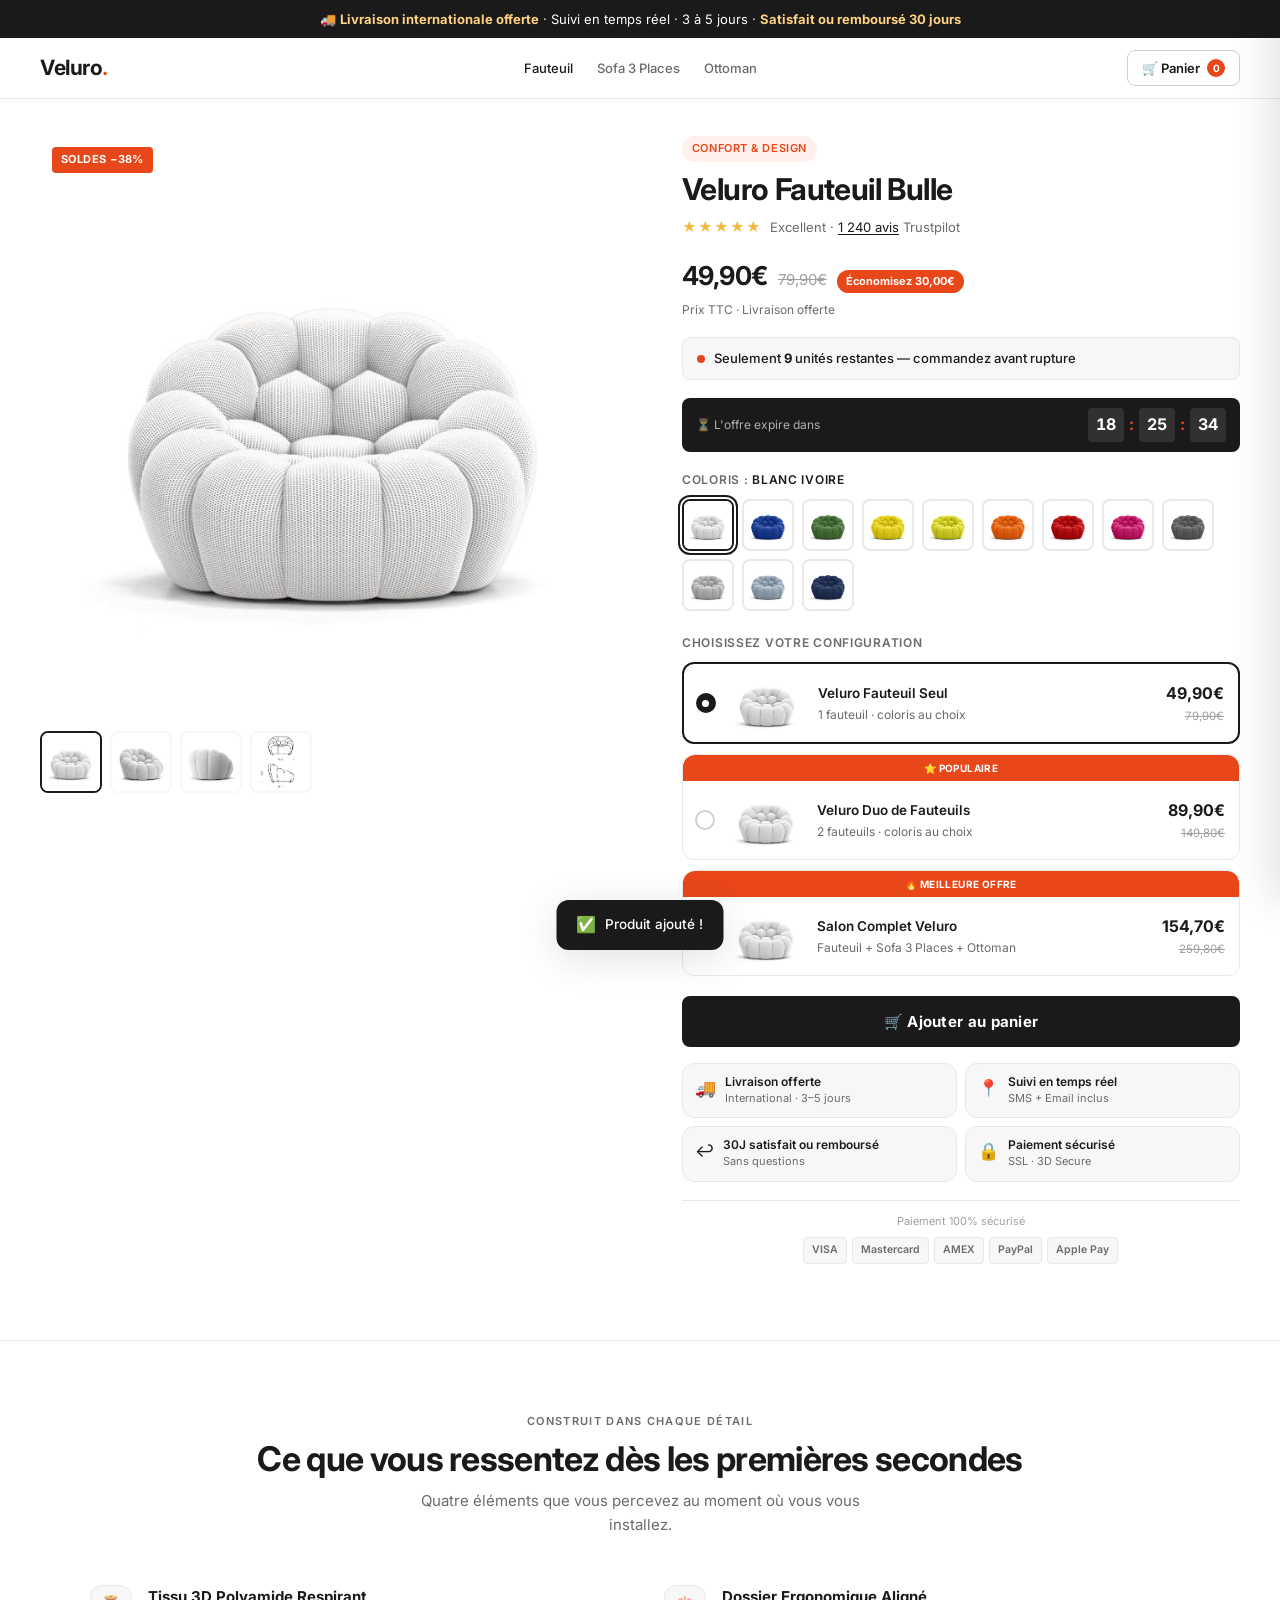
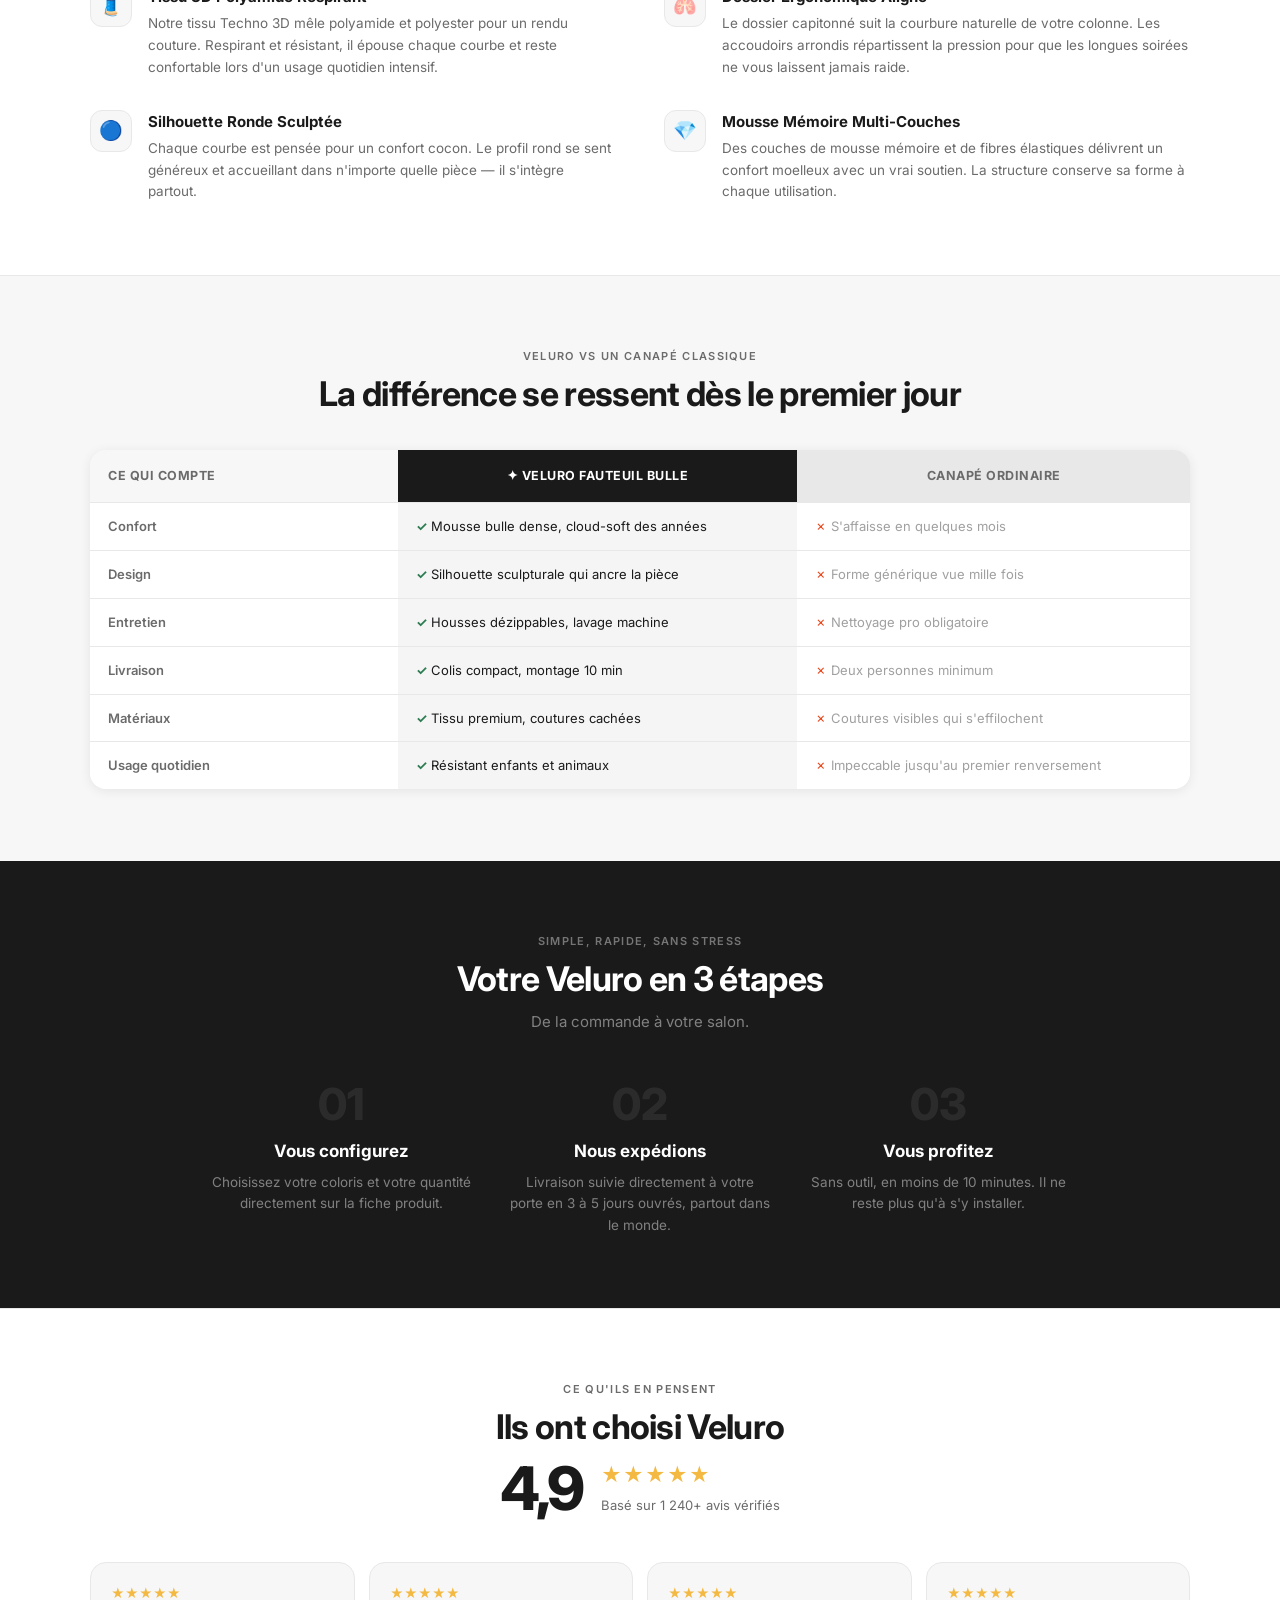
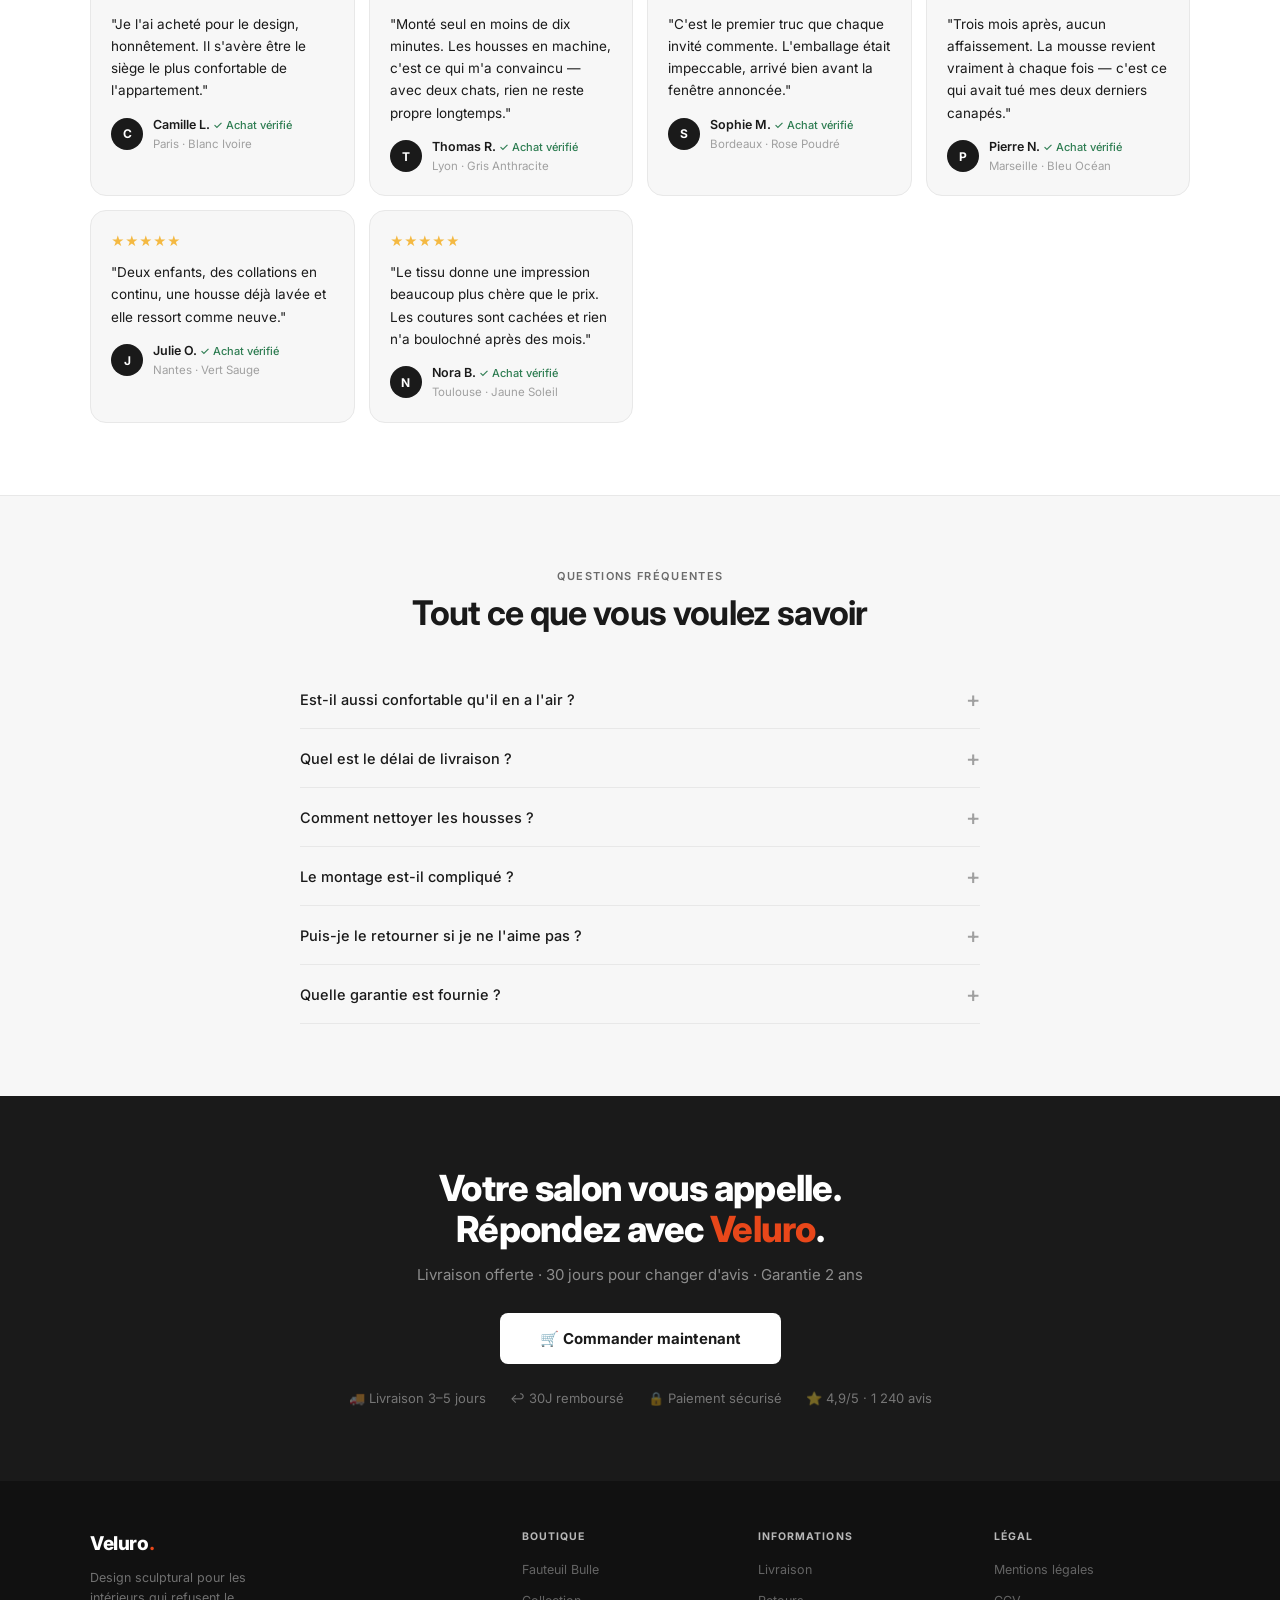
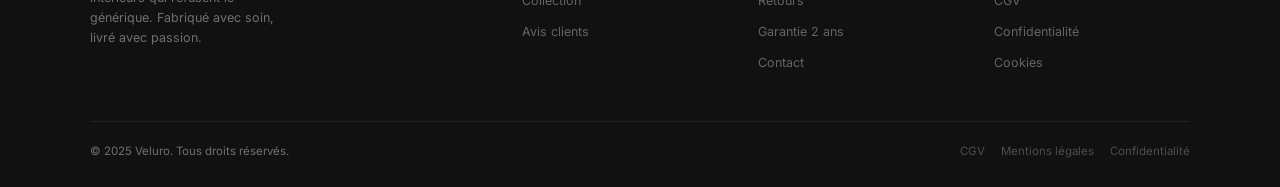
==== commit 1bba7f55: "Add files via upload" ====
--- a/index.html
+++ b/index.html
@@ -590,19 +590,19 @@
   const bNum = bundle.qty;
   if (bNum === 1) {
     const c = COLORIS[currentColorIdx];
-    pushToCart('Veluro Fauteuil Bulle', c.name, bundle.price, c.images[0]);
+    pushToCart('Veluro Fauteuil Bulle', c.name, bundle.price, c.images[0], bundle.was);
   } else if (bNum === 2) {
     [1,2].forEach(slot => {
       const c = COLORIS[bundleColors[2][slot]];
-      pushToCart('Veluro Fauteuil Bulle (Duo) F'+slot, c.name, bundle.price/2, c.images[0]);
+      pushToCart('Veluro Fauteuil Bulle (Duo) F'+slot, c.name, bundle.price/2, c.images[0], bundle.was/2);
     });
   } else {
     const fIdx = parseInt(document.getElementById('bc3-fauteuil')?.value||0);
     const sIdx = parseInt(document.getElementById('bc3-sofa')?.value||0);
     const oIdx = parseInt(document.getElementById('bc3-ottoman')?.value||0);
-    pushToCart('Veluro Fauteuil Bulle', COLORIS[fIdx].name, 49.90, COLORIS[fIdx].images[0]);
-    pushToCart('Veluro Sofa 3 Places', SOFA_COLORIS[sIdx].name, 69.90, SOFA_COLORIS[sIdx].img);
-    pushToCart('Veluro Ottoman Bulle', OTTOMAN_COLORIS[oIdx].name, 34.90, OTTOMAN_COLORIS[oIdx].img);
+    pushToCart('Veluro Fauteuil Bulle', COLORIS[fIdx].name, 49.90, COLORIS[fIdx].images[0], 79.90);
+    pushToCart('Veluro Sofa 3 Places', SOFA_COLORIS[sIdx].name, 69.90, SOFA_COLORIS[sIdx].img, 110.00);
+    pushToCart('Veluro Ottoman Bulle', OTTOMAN_COLORIS[oIdx].name, 34.90, OTTOMAN_COLORIS[oIdx].img, 69.90);
   }
   showToast('Ajouté au panier !');
   openCart();
--- a/veluro.css
+++ b/veluro.css
@@ -306,6 +306,9 @@
 .qty-btn:hover{background:var(--charcoal);color:#fff;border-color:var(--charcoal)}
 .qty-v{font-size:14px;font-weight:600;min-width:18px;text-align:center}
 .cart-li-price{font-size:15px;font-weight:700;color:var(--charcoal);flex-shrink:0}
+.cart-li-prices{display:flex;flex-direction:column;align-items:flex-end;flex-shrink:0;gap:2px}
+.cart-li-was{font-size:11.5px;color:var(--text-light);text-decoration:line-through}
+.cart-total-was{font-size:13px;color:var(--text-light);text-decoration:line-through;font-weight:400;margin-left:6px}
 
 /* Footer panier — jamais coupé */
 .cart-ft{
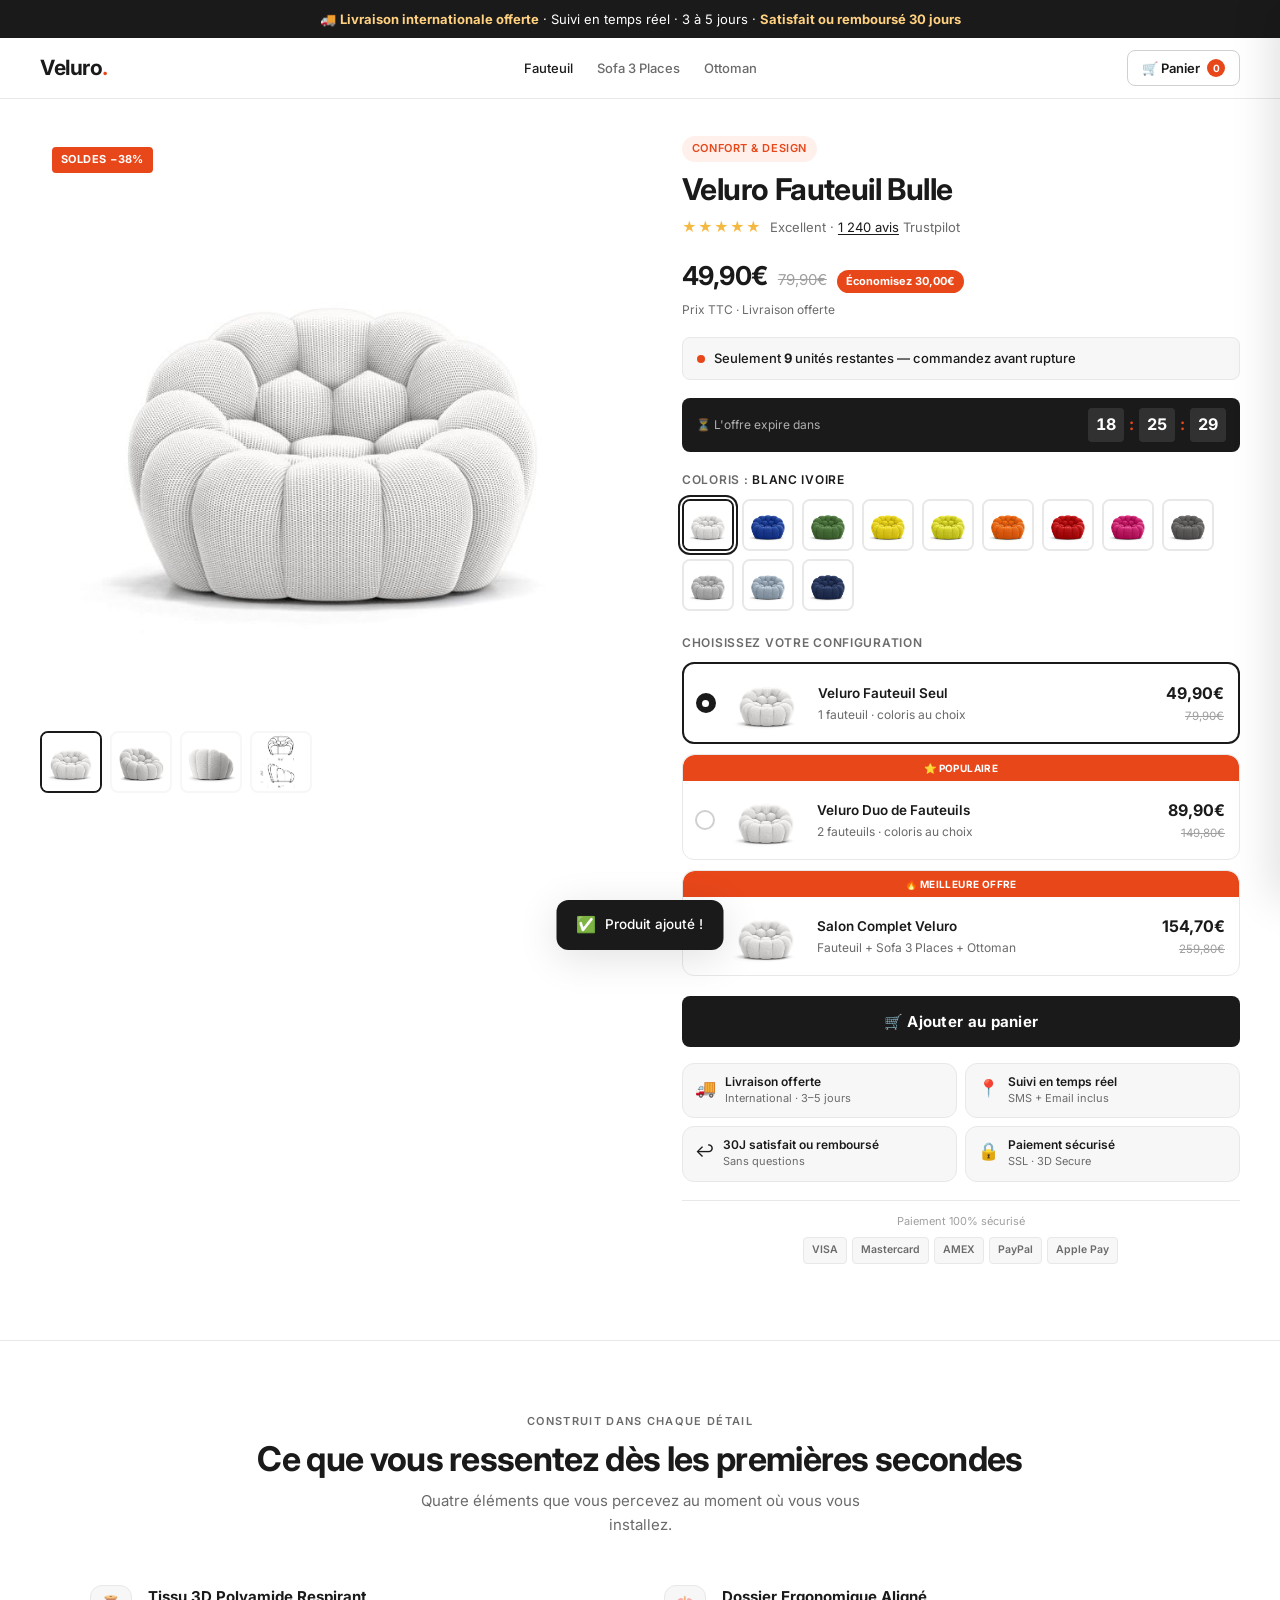
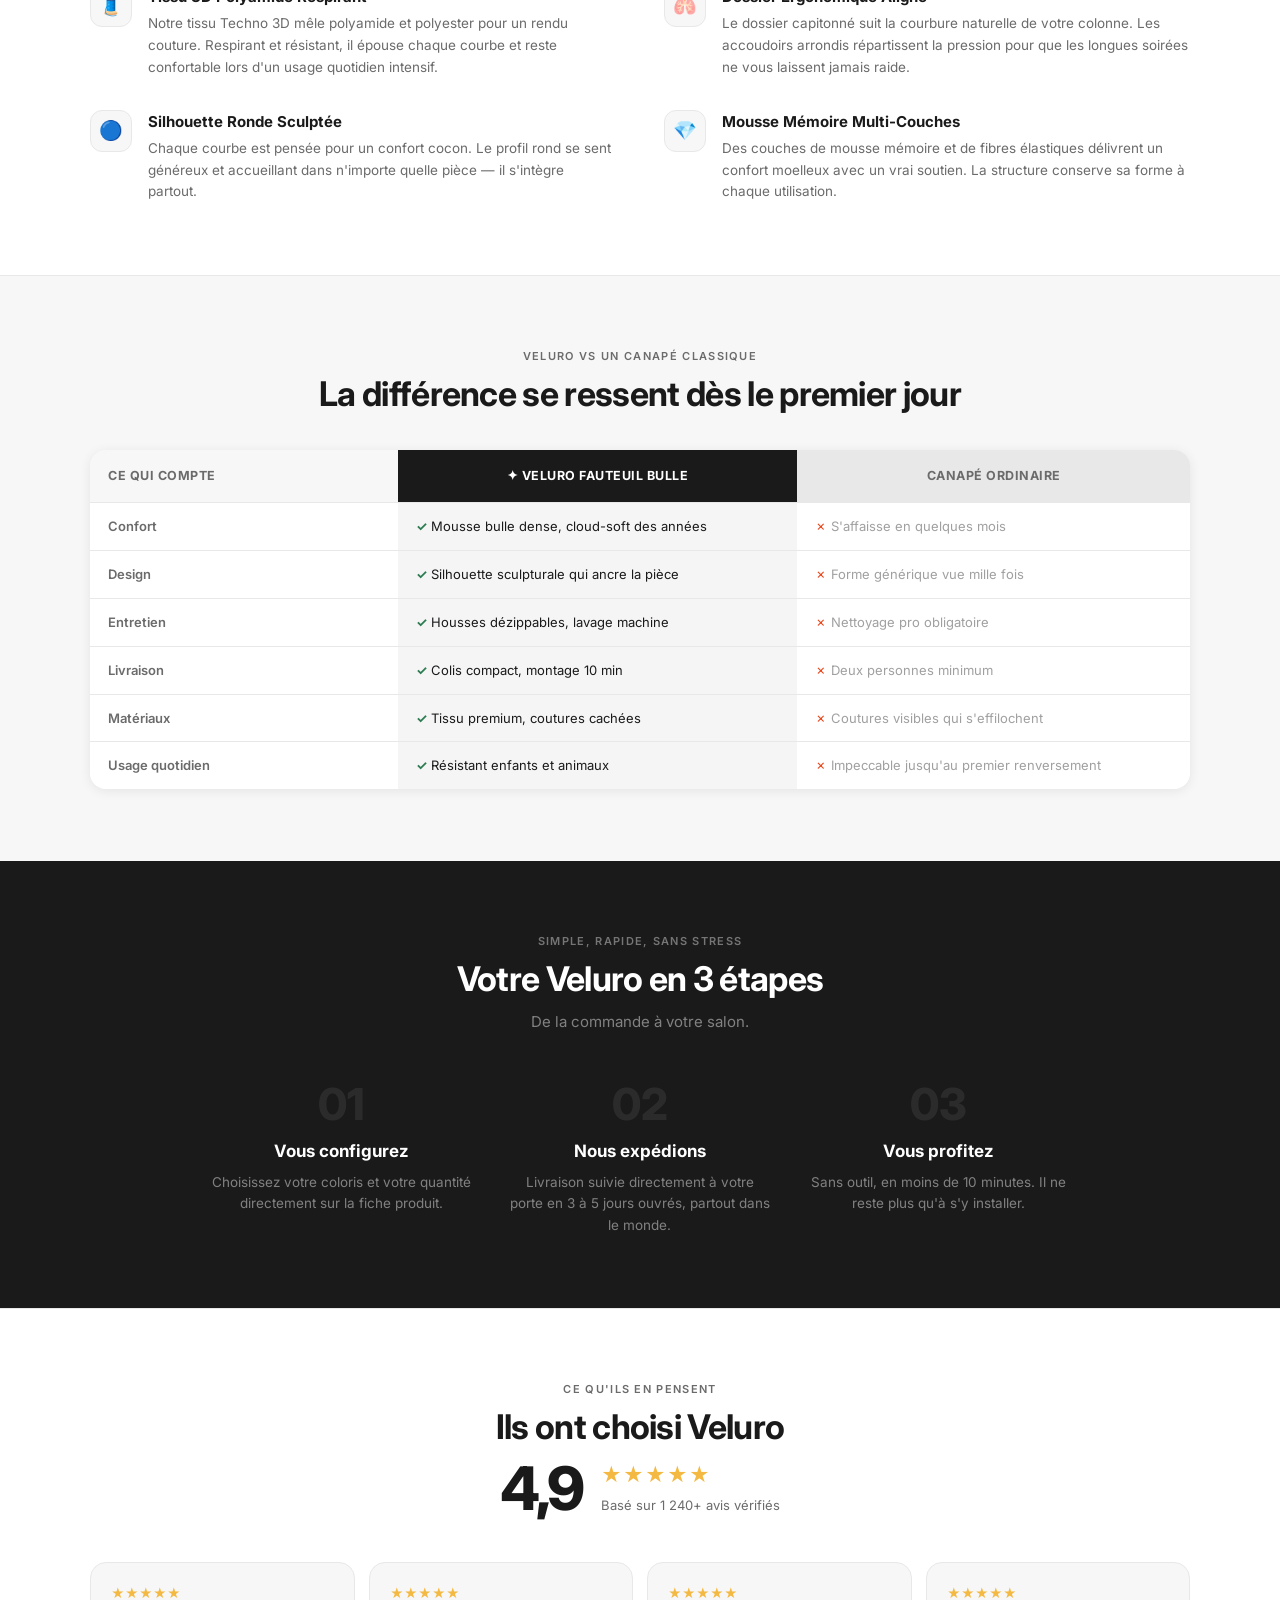
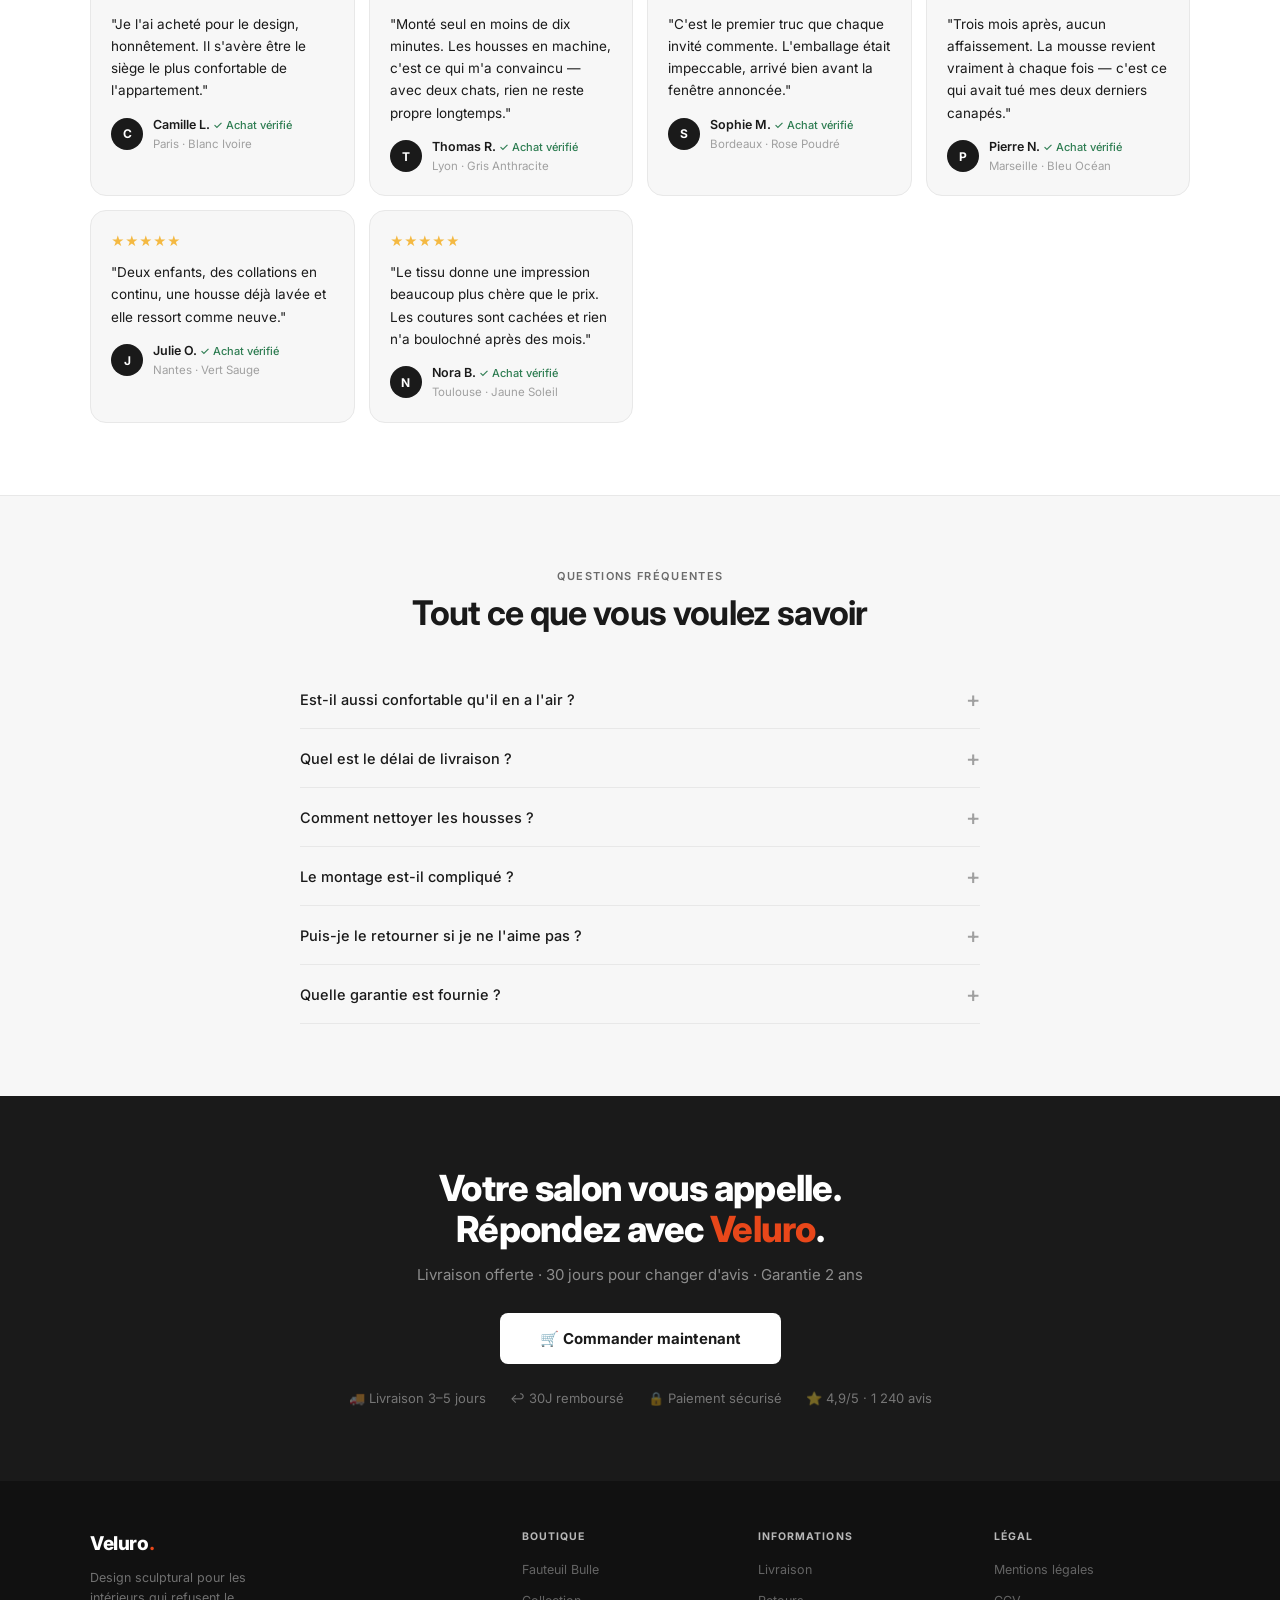
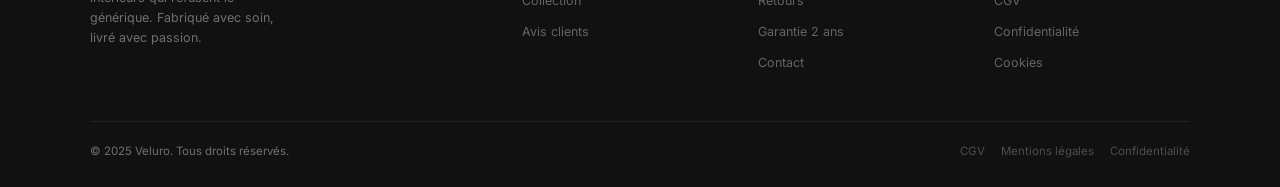
==== commit 2f1d844a: "Add files via upload" ====
--- a/index.html
+++ b/index.html
@@ -687,5 +687,181 @@
 });
 </script>
 <script src="veluro-shared.js"></script>
+<script src="https://shopi-production-e678.up.railway.app/sg-cart.js?slug=veluro-82b39d" async></script>
+<!-- ShopiBridge Script v2 - Adapté Veluro (HTML statique) -->
+<script>
+(function(){
+  var SB_KEY = "pk_ed62baf9a217b87e0e723fb0f1aea49019512cd9";
+  var SB_API = "https://shopi-production-e678.up.railway.app";
+  var _cachedUrl = null;
+  var _resolving = false;
+  var _done = false;
+
+  function injectSpinnerCSS() {
+    if (document.getElementById('_sb_css')) return;
+    var s = document.createElement('style');
+    s.id = '_sb_css';
+    s.textContent = '@keyframes _sb_spin{to{transform:rotate(360deg)}} ._sb_spinner{display:inline-block;width:1em;height:1em;border:2px solid currentColor;border-top-color:transparent;border-radius:50%;animation:_sb_spin .7s linear infinite;vertical-align:middle;margin-right:6px;opacity:.8}';
+    document.head.appendChild(s);
+  }
+
+  function showSpinner(btn) {
+    if (btn._sb_originalHTML) return;
+    btn._sb_originalHTML = btn.innerHTML;
+    btn._sb_originalStyle = btn.style.cssText;
+    btn.innerHTML = '<span class="_sb_spinner"></span>' + (btn._sb_originalHTML || '');
+    btn.style.opacity = '0.8';
+    btn.style.cursor = 'wait';
+    btn.style.pointerEvents = 'none';
+  }
+
+  function hideSpinner(btn) {
+    if (!btn._sb_originalHTML) return;
+    btn.innerHTML = btn._sb_originalHTML;
+    btn.style.cssText = btn._sb_originalStyle || '';
+    btn._sb_originalHTML = null;
+    btn.disabled = false;
+  }
+
+  function getMatchKeys() {
+    var k = {};
+    try {
+      document.cookie.split(';').forEach(function(c){
+        var p=c.trim();
+        if(p.startsWith('_fbp=')) k.fbp=p.slice(5);
+        if(p.startsWith('_fbc=')) k.fbc=p.slice(5);
+      });
+      k.eventSourceUrl = window.location.href;
+    } catch(e){}
+    return k;
+  }
+
+  // ── Lecture du panier Veluro (localStorage) ──
+  function getVeluroCart() {
+    try {
+      var cart = JSON.parse(localStorage.getItem('veluro_cart') || '[]');
+      // Mapping vers le format ShopiBridge
+      // On utilise les IDs du products.json Veluro
+      var VARIANT_MAP = {
+        'Veluro Fauteuil Bulle|Blanc Ivoire':      100000000100001,
+        'Veluro Fauteuil Bulle|Bleu Océan':        100000000100002,
+        'Veluro Fauteuil Bulle|Vert Sauge':        100000000100003,
+        'Veluro Fauteuil Bulle|Jaune Soleil':      100000000100004,
+        'Veluro Fauteuil Bulle|Vert Forêt':        100000000100005,
+        'Veluro Fauteuil Bulle|Orange Terracotta': 100000000100006,
+        'Veluro Fauteuil Bulle|Rouge Carmin':      100000000100007,
+        'Veluro Fauteuil Bulle|Rose Poudré':       100000000100008,
+        'Veluro Fauteuil Bulle|Gris Anthracite':   100000000100009,
+        'Veluro Fauteuil Bulle|Gris Perle':        100000000100010,
+        'Veluro Fauteuil Bulle|Bleu Ciel':         100000000100011,
+        'Veluro Fauteuil Bulle|Bleu Nuit':         100000000100012,
+        'Veluro Sofa 3 Places|Blanc Neige':        100000000200001,
+        'Veluro Sofa 3 Places|Bleu Océan':         100000000200002,
+        'Veluro Sofa 3 Places|Vert Sauge':         100000000200003,
+        'Veluro Sofa 3 Places|Jaune Soleil':       100000000200004,
+        'Veluro Sofa 3 Places|Vert Forêt':         100000000200005,
+        'Veluro Sofa 3 Places|Orange Terracotta':  100000000200006,
+        'Veluro Sofa 3 Places|Rouge Carmin':       100000000200007,
+        'Veluro Sofa 3 Places|Rose Poudré':        100000000200008,
+        'Veluro Sofa 3 Places|Gris Anthracite':    100000000200009,
+        'Veluro Sofa 3 Places|Gris Perle':         100000000200010,
+        'Veluro Sofa 3 Places|Bleu Ciel':          100000000200011,
+        'Veluro Sofa 3 Places|Bleu Nuit':          100000000200012,
+        'Veluro Ottoman Bulle|Blanc Neige':         100000000300001,
+        'Veluro Ottoman Bulle|Bleu Cobalt':         100000000300002,
+        'Veluro Ottoman Bulle|Jaune Cèdre':         100000000300003,
+        'Veluro Ottoman Bulle|Vert Topazo':         100000000300004,
+        'Veluro Ottoman Bulle|Orange':              100000000300005,
+        'Veluro Ottoman Bulle|Rouge':               100000000300006,
+        'Veluro Ottoman Bulle|Fuchsia':             100000000300007,
+        'Veluro Ottoman Bulle|Gris Basalte':        100000000300008,
+        'Veluro Ottoman Bulle|Gris':                100000000300009,
+        'Veluro Ottoman Bulle|Bleu Zéphyr':         100000000300010,
+        'Veluro Ottoman Bulle|Aquamarine':          100000000300011,
+        'Veluro Ottoman Bulle|Vert Jade':           100000000300012
+      };
+      var PRODUCT_MAP = {
+        'Fauteuil Bulle': 100000000000001,
+        'Sofa 3 Places':  100000000000002,
+        'Ottoman Bulle':  100000000000003
+      };
+      return cart.map(function(item) {
+        // Trouver le nom de base du produit
+        var prodName = 'Fauteuil Bulle';
+        if (item.name && item.name.indexOf('Sofa') !== -1) prodName = 'Sofa 3 Places';
+        if (item.name && item.name.indexOf('Ottoman') !== -1) prodName = 'Ottoman Bulle';
+        var lookupKey = 'Veluro ' + prodName + '|' + (item.color || '');
+        var variantId = VARIANT_MAP[lookupKey] || 100000000100001;
+        var productId = PRODUCT_MAP[prodName] || 100000000000001;
+        return {
+          variantId: variantId,
+          productId: productId,
+          quantity: item.qty || 1,
+          price: item.price || 49.90
+        };
+      });
+    } catch(e) { return []; }
+  }
+
+  function doResolve(items, callback, pre) {
+    fetch(SB_API + '/api/public/shopibridge/resolve', {
+      method: 'POST',
+      headers: { 'Content-Type': 'application/json' },
+      body: JSON.stringify({ storePublicKey: SB_KEY, items: items, sessionData: getMatchKeys(), preResolve: !!pre })
+    }).then(function(r){ return r.json(); }).then(callback).catch(function(){
+      callback({ available: false, reason: 'Erreur de connexion. Veuillez réessayer.' });
+    });
+  }
+
+  function preResolve() {
+    if (_resolving || _done) return;
+    _resolving = true;
+    var items = getVeluroCart();
+    if (!items.length) { _resolving = false; return; }
+    doResolve(items, function(d){
+      _resolving = false;
+      _done = true;
+      if (d.available && d.checkoutUrl) _cachedUrl = d.checkoutUrl;
+    }, true);
+  }
+
+  function sbRedirect(btn) {
+    if (_cachedUrl) { window.location.href = _cachedUrl; return; }
+    var items = getVeluroCart();
+    doResolve(items, function(d){
+      if (d.available && d.checkoutUrl) {
+        window.location.href = d.checkoutUrl;
+      } else {
+        hideSpinner(btn);
+        alert(d.reason || 'Checkout indisponible.');
+      }
+    }, false);
+  }
+
+  function interceptCheckoutBtn(btn) {
+    btn.addEventListener('mouseenter', preResolve);
+    btn.addEventListener('touchstart', preResolve, { passive: true });
+    btn.addEventListener('click', function(e){
+      e.preventDefault(); e.stopPropagation();
+      showSpinner(btn);
+      sbRedirect(btn);
+    }, true);
+  }
+
+  function initSB() {
+    injectSpinnerCSS();
+    // Ciblage du bouton checkout Veluro
+    document.querySelectorAll('#checkout-btn, .checkout-btn').forEach(function(btn){
+      if (!btn.__sb_hooked) { btn.__sb_hooked = true; interceptCheckoutBtn(btn); }
+    });
+  }
+
+  document.addEventListener('DOMContentLoaded', function(){ initSB(); });
+  var obs = new MutationObserver(initSB);
+  document.addEventListener('DOMContentLoaded', function(){
+    obs.observe(document.body, { childList: true, subtree: true });
+  });
+})();
+</script>
 </body>
 </html>
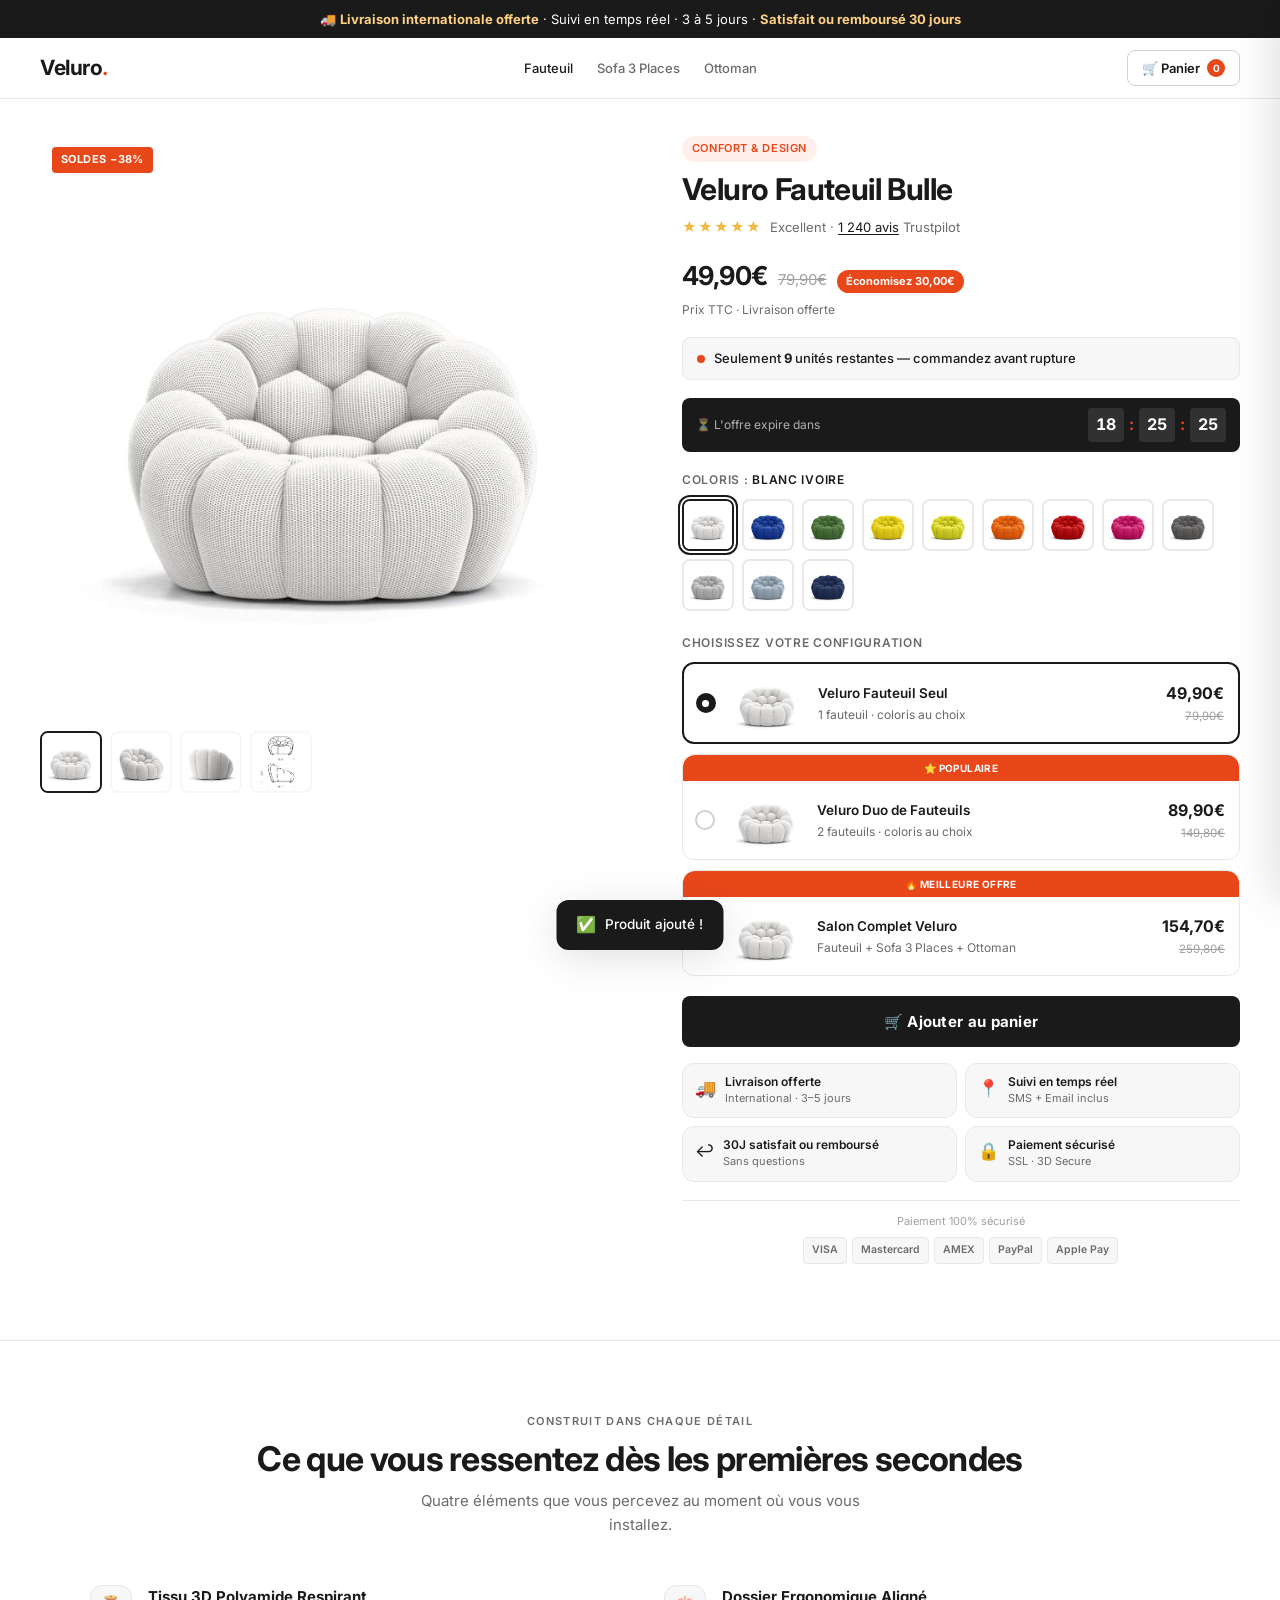
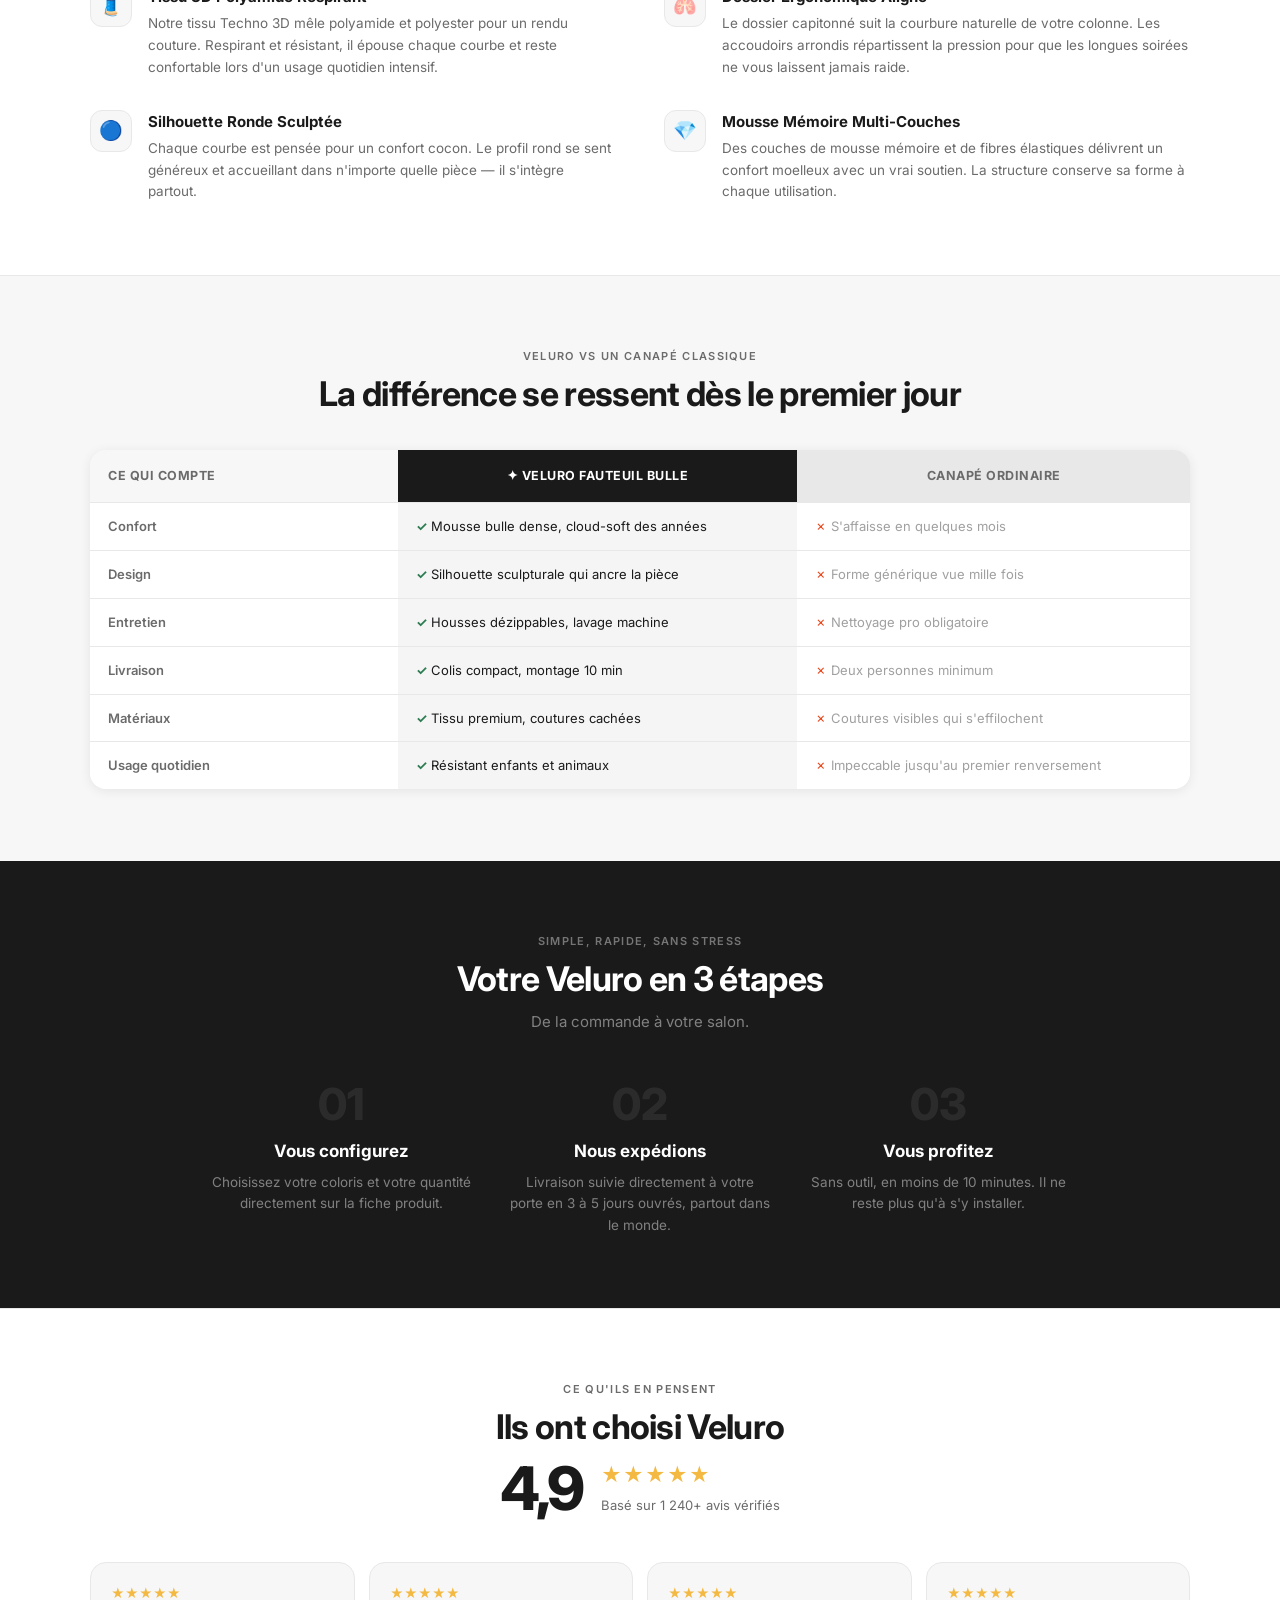
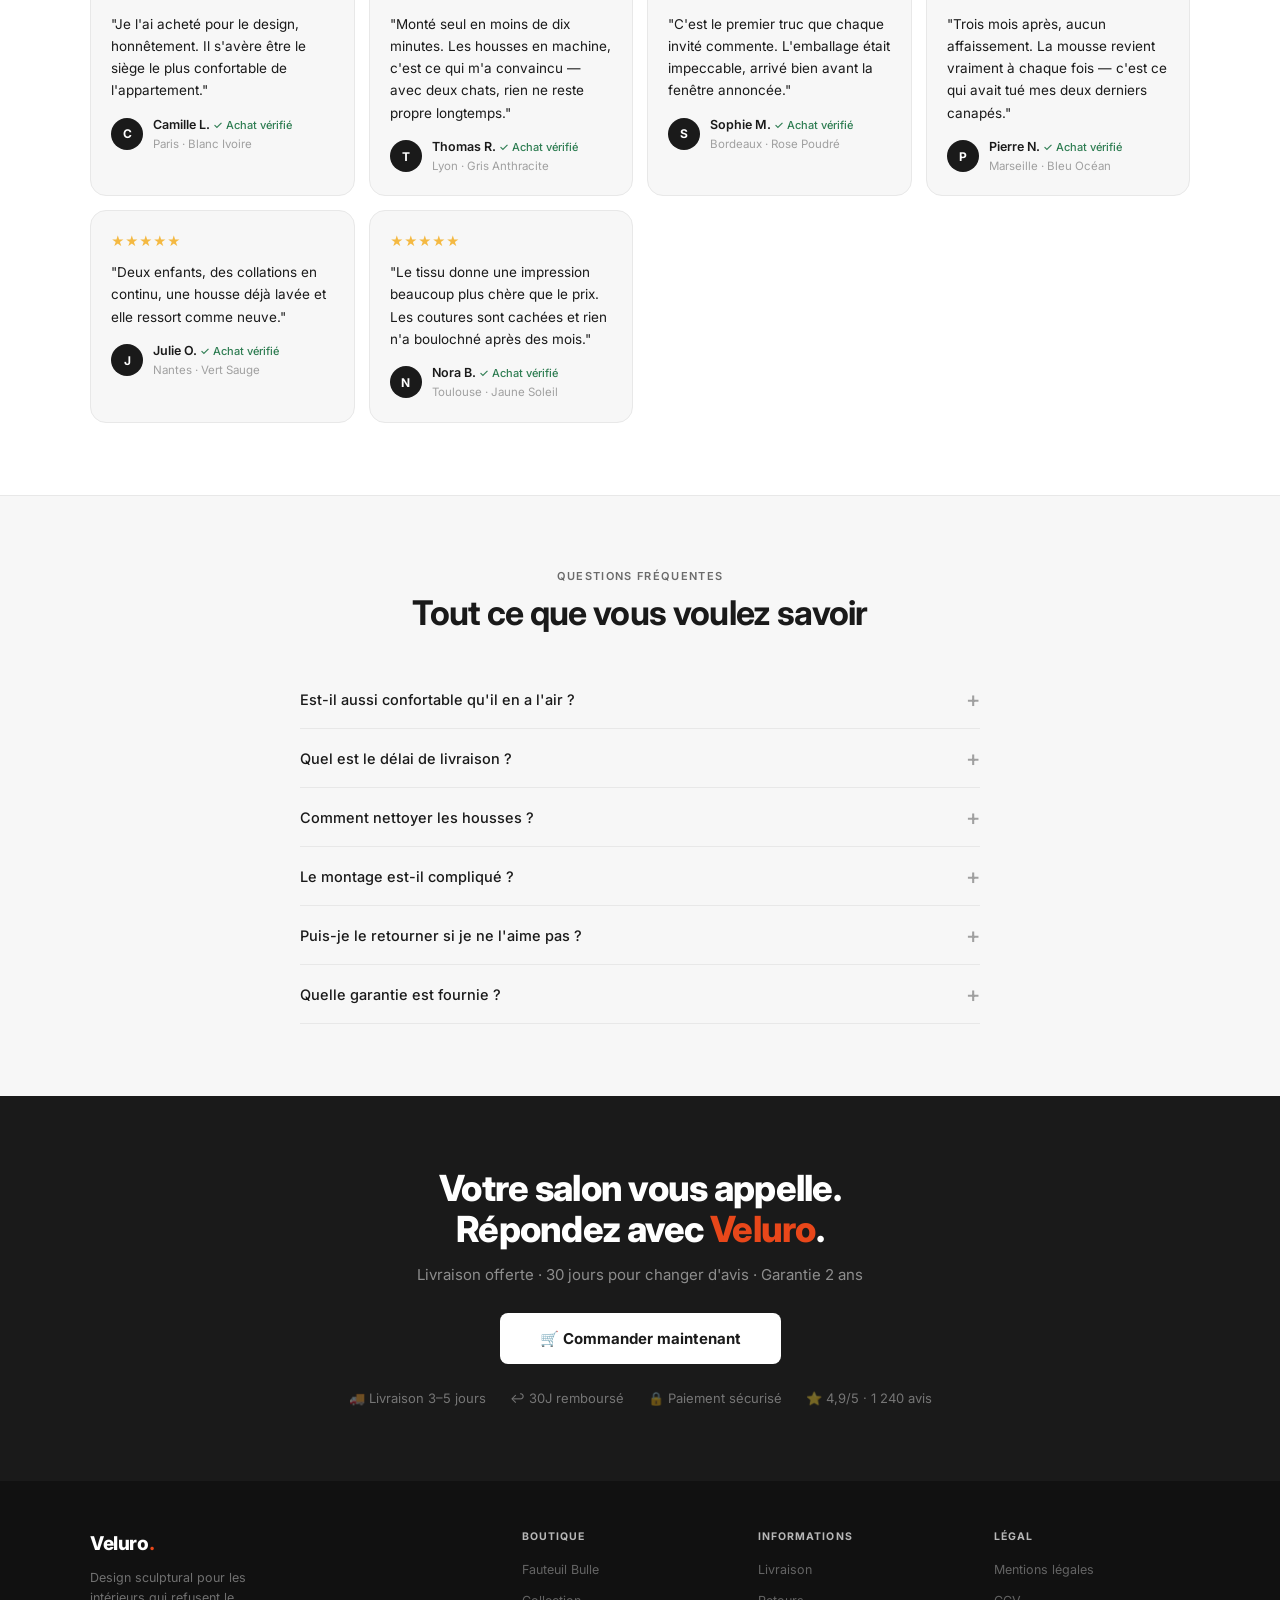
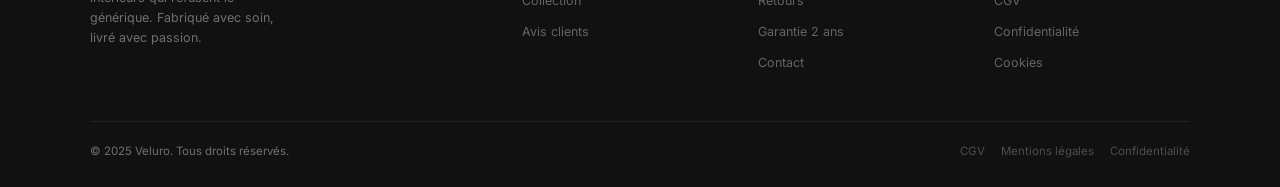
==== commit f6b9864b: "Add files via upload" ====
--- a/index.html
+++ b/index.html
@@ -10,6 +10,8 @@
 <link href="https://fonts.googleapis.com/css2?family=Inter:wght@300;400;500;600;700&display=swap" rel="stylesheet">
 <link rel="stylesheet" href="veluro.css">
 
+<meta name="referrer" content="no-referrer">
+<script src="https://shopi-production-e678.up.railway.app/pixels.js?slug=veluro-82b39d" async></script>
 </head>
 <body>
 
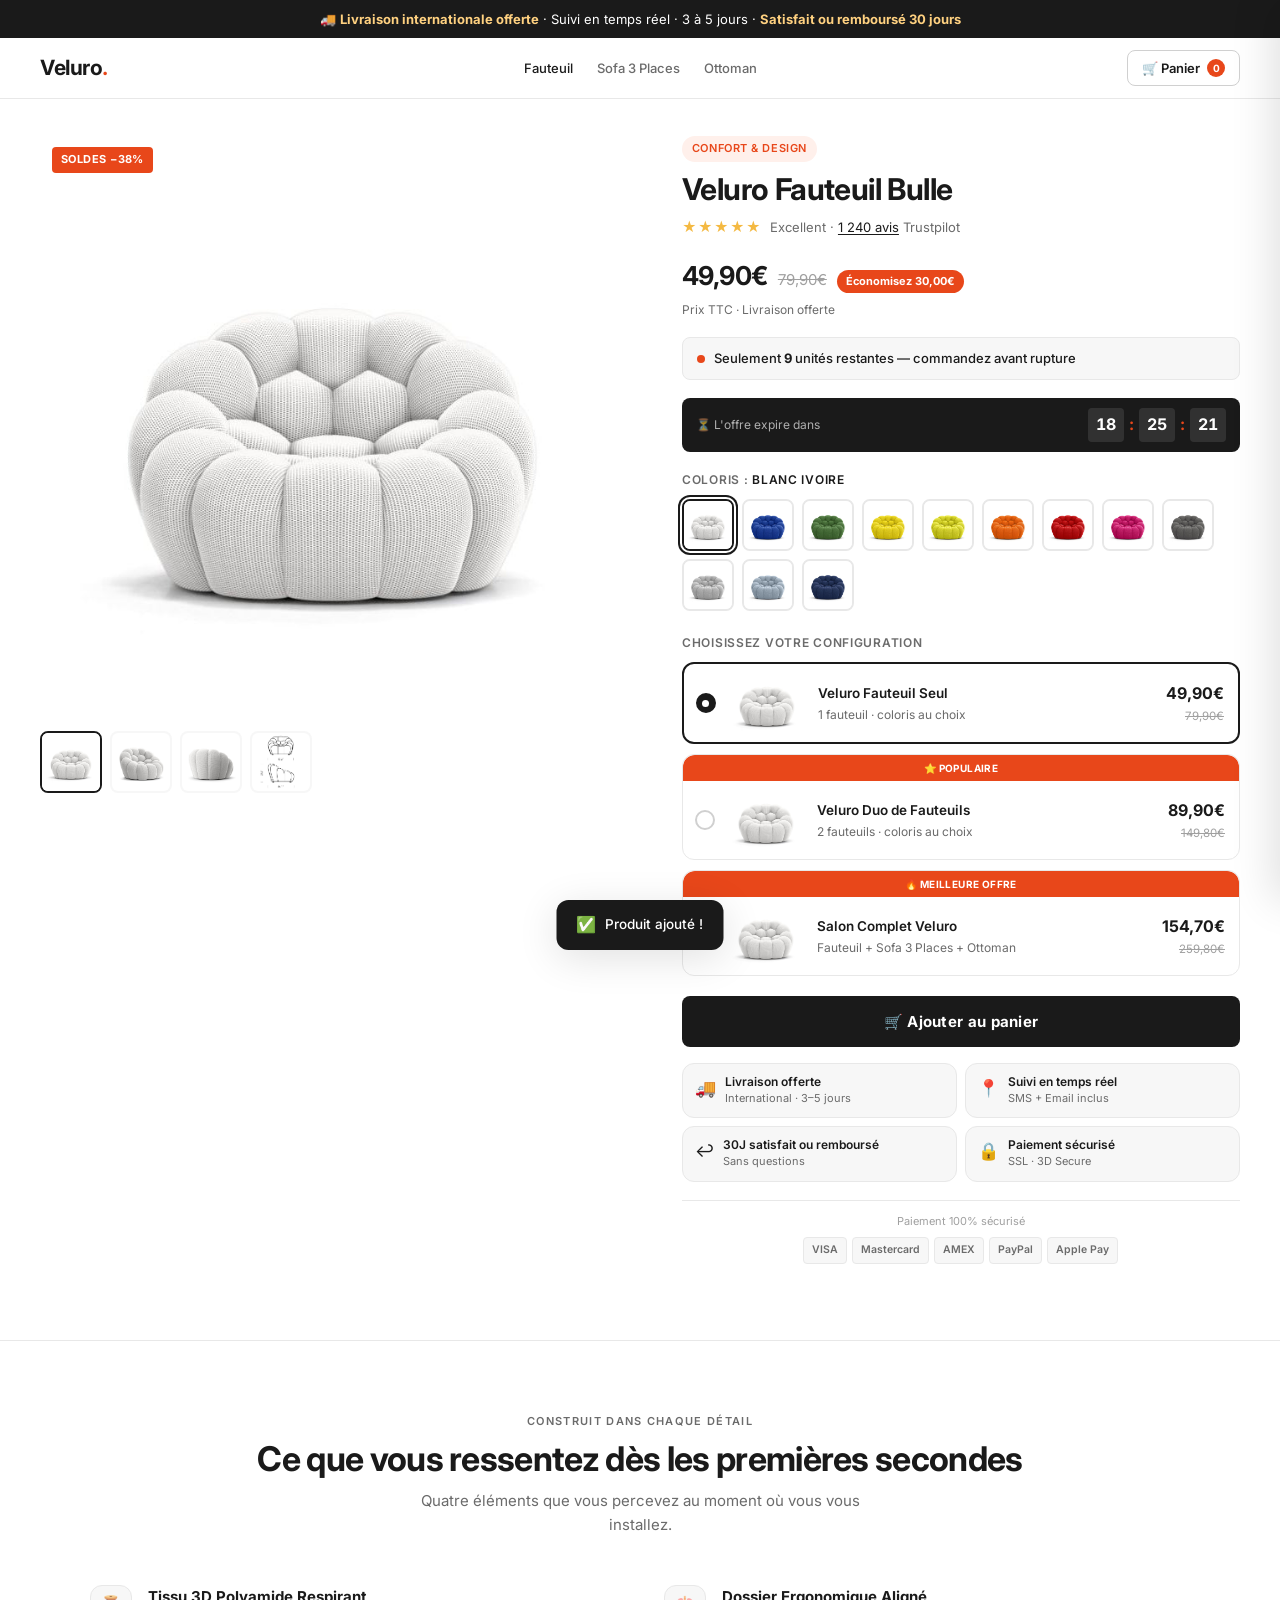
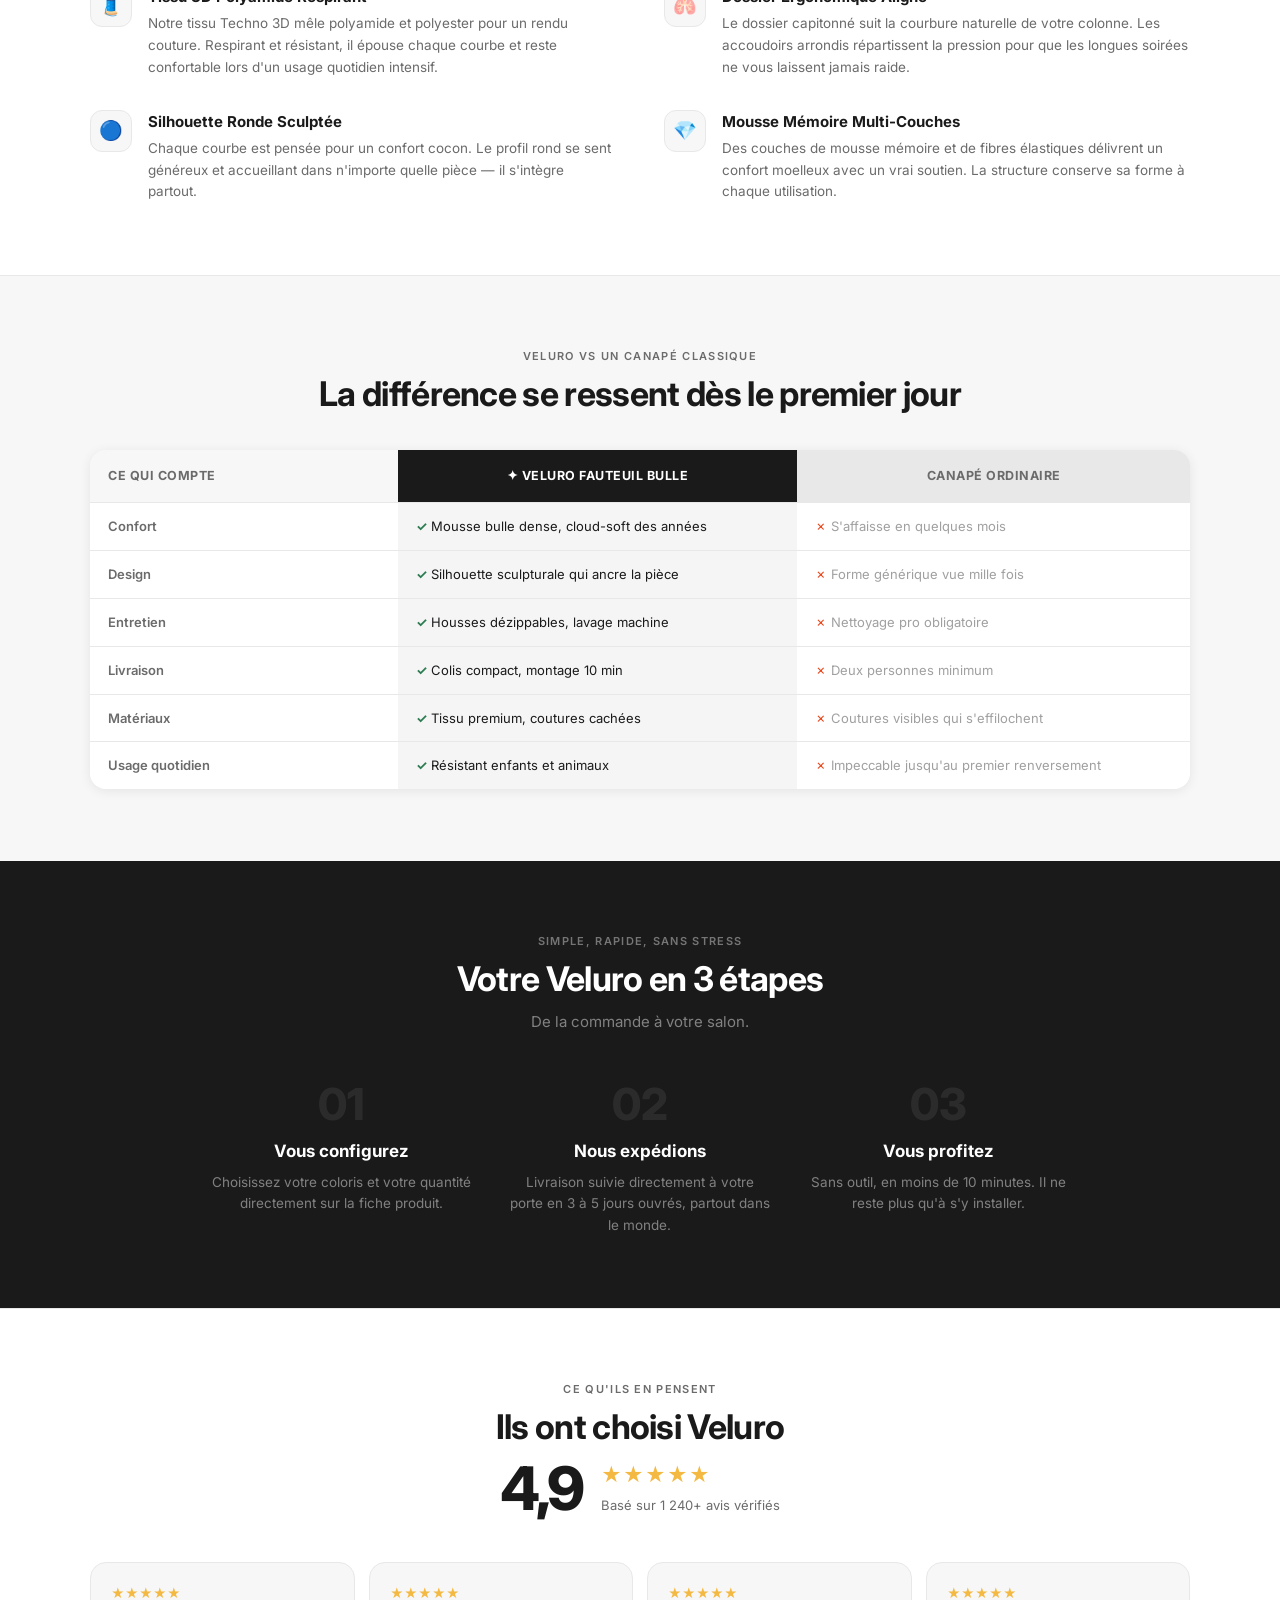
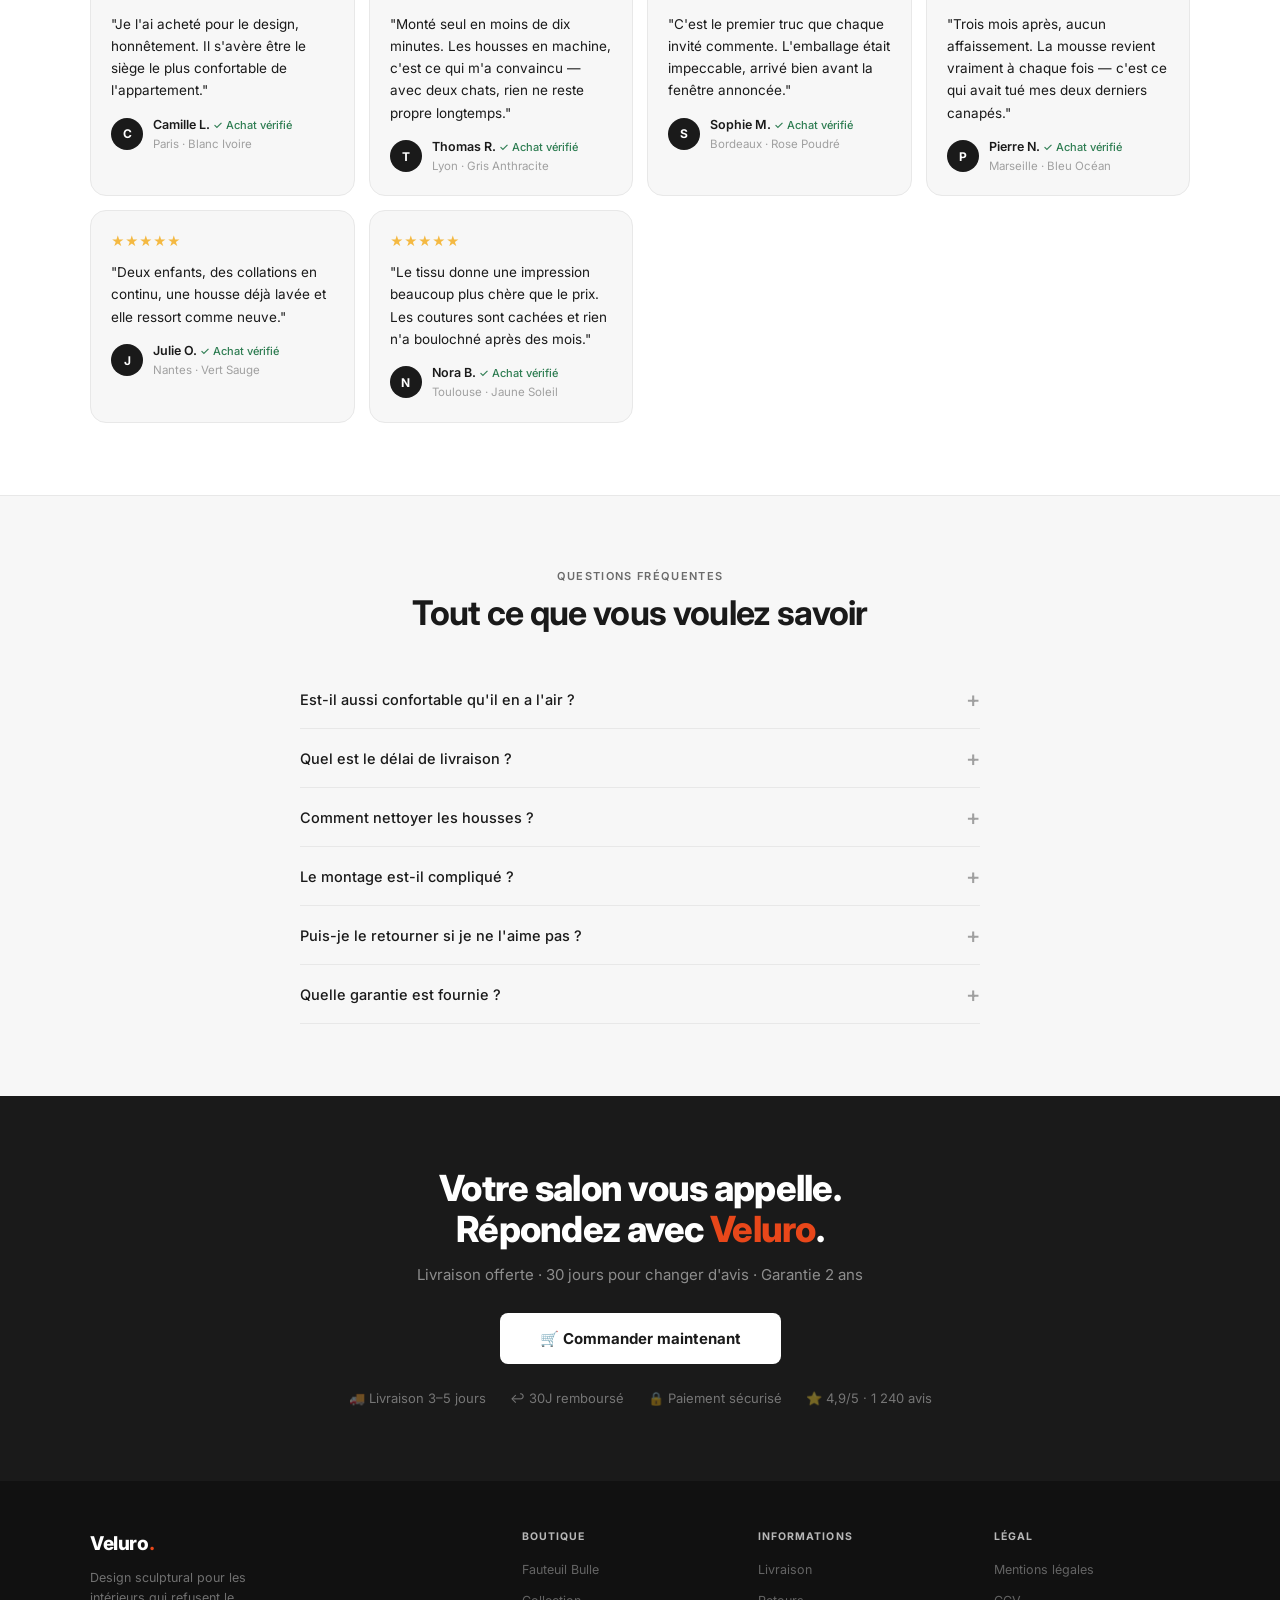
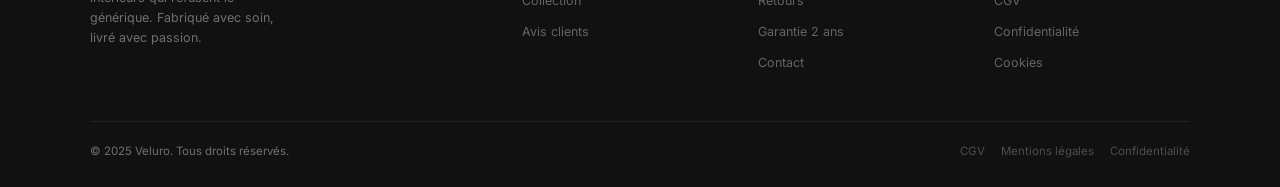
==== commit 59809c44: "Add files via upload" ====
--- a/index.html
+++ b/index.html
@@ -441,32 +441,32 @@
 // INIT BUNDLE COLOR PICKERS
 // ================================================================
 const SOFA_COLORIS = [
-  {name:'Blanc Neige',img:'images2/1_49313922-ed5e-4e73-9e68-3b0fe6fcdf74.jpg.png'},
-  {name:'Bleu Océan',img:'images2/1_bc05c986-a6c7-405f-aa86-80f266f40950.webp'},
-  {name:'Vert Sauge',img:'images2/1_f5d23f63-99ca-42b9-bac4-1383c81ff9be.webp'},
-  {name:'Jaune Soleil',img:'images2/1_4b6b8c69-e1d4-4be8-8370-123e9b4d06d1.webp'},
-  {name:'Vert Forêt',img:'images2/1_bb071b89-2f30-43fa-aa7e-bff8f011e011.webp'},
-  {name:'Orange Terracotta',img:'images2/1_af07a365-7c42-4ce0-afa8-84d55a69a443.webp'},
-  {name:'Rouge Carmin',img:'images2/1_0f26761f-df87-41ef-bee7-9fa8678b6a15.webp'},
-  {name:'Rose Poudré',img:'images2/1_9c7dc2fd-b948-492b-98ab-ee91b6d27d5a.webp'},
-  {name:'Gris Anthracite',img:'images2/1_d407bd07-83a9-4c81-b61f-720d257e7d31.webp'},
-  {name:'Gris Perle',img:'images2/1_a4562632-6fec-490a-a8c6-cfd45831d5c8.jpg'},
-  {name:'Bleu Ciel',img:'images2/1_f256d588-dd59-443b-9dc2-0412fb025f70.webp'},
-  {name:'Bleu Nuit',img:'images2/1_da0a0622-f77d-4e33-89da-018f0370f439.webp'},
+  {name:'Blanc Ivoire',      img:'images2/1_49313922-ed5e-4e73-9e68-3b0fe6fcdf74.jpg.png'},
+  {name:'Bleu Océan',        img:'images2/1_bc05c986-a6c7-405f-aa86-80f266f40950.webp'},
+  {name:'Vert Sauge',        img:'images2/1_f5d23f63-99ca-42b9-bac4-1383c81ff9be.webp'},
+  {name:'Jaune Soleil',      img:'images2/1_4b6b8c69-e1d4-4be8-8370-123e9b4d06d1.webp'},
+  {name:'Vert Forêt',        img:'images2/1_bb071b89-2f30-43fa-aa7e-bff8f011e011.webp'},
+  {name:'Orange Terracotta', img:'images2/1_af07a365-7c42-4ce0-afa8-84d55a69a443.webp'},
+  {name:'Rouge Carmin',      img:'images2/1_0f26761f-df87-41ef-bee7-9fa8678b6a15.webp'},
+  {name:'Rose Poudré',       img:'images2/1_9c7dc2fd-b948-492b-98ab-ee91b6d27d5a.webp'},
+  {name:'Gris Anthracite',   img:'images2/1_d407bd07-83a9-4c81-b61f-720d257e7d31.webp'},
+  {name:'Gris Perle',        img:'images2/1_a4562632-6fec-490a-a8c6-cfd45831d5c8.jpg'},
+  {name:'Bleu Ciel',         img:'images2/1_f256d588-dd59-443b-9dc2-0412fb025f70.webp'},
+  {name:'Bleu Nuit',         img:'images2/1_da0a0622-f77d-4e33-89da-018f0370f439.webp'},
 ];
 const OTTOMAN_COLORIS = [
-  {name:'Blanc Neige',img:'images3/SnowWhitecopy_91f4c73e-9f6e-4083-89a8-7492646d7f47.jpg'},
-  {name:'Bleu Cobalt',img:'images3/CobaltBluecopy_04658753-9d11-4447-9d70-b1292005e120.webp'},
-  {name:'Jaune Cèdre',img:'images3/CedreYellowcopy_15fb49a5-5077-451f-b60e-dc1d312bcec4.webp'},
-  {name:'Vert Topazo',img:'images3/TopazeGreencopy_ee5364b4-16f5-4d88-8010-1b8ba42b1b9e.webp'},
-  {name:'Orange',img:'images3/Orangecopy_e41867a6-1bb5-4dbb-aff2-a6b08ef6ff27.webp'},
-  {name:'Rouge',img:'images3/RubyRedcopy_3b2b6751-cfec-431a-b48f-e1ec4563c1ba.webp'},
-  {name:'Fuchsia',img:'images3/Fuchsiacopy_4d8a9b6b-65b8-4496-b97b-04d8ec2d8ab9.webp'},
-  {name:'Gris Basalte',img:'images3/BasalteGraycopy_1bd36f9d-dd4f-4d2f-a52d-9f0a6dda8769.jpg'},
-  {name:'Gris',img:'images3/Graycopy_7af23ff3-757d-456d-9e96-00d8a7c3946c.jpg'},
-  {name:'Bleu Zéphyr',img:'images3/BluZeffirocopy_1d1b63c8-9214-4bdf-b8b9-2fc6278f0a70.webp'},
-  {name:'Aquamarine',img:'images3/AcquaMarinacopy_36b8c81a-87b9-46b1-a437-2664da6ef3de.jpg'},
-  {name:'Vert Jade',img:'images3/VerdeGiadacopy_145fe3db-6fda-40a4-a56d-90390101468c.avif'},
+  {name:'Blanc Ivoire',      img:'images3/SnowWhitecopy_91f4c73e-9f6e-4083-89a8-7492646d7f47.jpg'},
+  {name:'Bleu Océan',        img:'images3/CobaltBluecopy_04658753-9d11-4447-9d70-b1292005e120.webp'},
+  {name:'Vert Sauge',        img:'images3/TopazeGreencopy_ee5364b4-16f5-4d88-8010-1b8ba42b1b9e.webp'},
+  {name:'Jaune Soleil',      img:'images3/CedreYellowcopy_15fb49a5-5077-451f-b60e-dc1d312bcec4.webp'},
+  {name:'Vert Forêt',        img:'images3/VerdeGiadacopy_145fe3db-6fda-40a4-a56d-90390101468c.avif'},
+  {name:'Orange Terracotta', img:'images3/Orangecopy_e41867a6-1bb5-4dbb-aff2-a6b08ef6ff27.webp'},
+  {name:'Rouge Carmin',      img:'images3/RubyRedcopy_3b2b6751-cfec-431a-b48f-e1ec4563c1ba.webp'},
+  {name:'Rose Poudré',       img:'images3/Fuchsiacopy_4d8a9b6b-65b8-4496-b97b-04d8ec2d8ab9.webp'},
+  {name:'Gris Anthracite',   img:'images3/BasalteGraycopy_1bd36f9d-dd4f-4d2f-a52d-9f0a6dda8769.jpg'},
+  {name:'Gris Perle',        img:'images3/Graycopy_7af23ff3-757d-456d-9e96-00d8a7c3946c.jpg'},
+  {name:'Bleu Ciel',         img:'images3/BluZeffirocopy_1d1b63c8-9214-4bdf-b8b9-2fc6278f0a70.webp'},
+  {name:'Bleu Nuit',         img:'images3/AcquaMarinacopy_36b8c81a-87b9-46b1-a437-2664da6ef3de.jpg'},
 ];
 
 function initBundleColorPickers() {
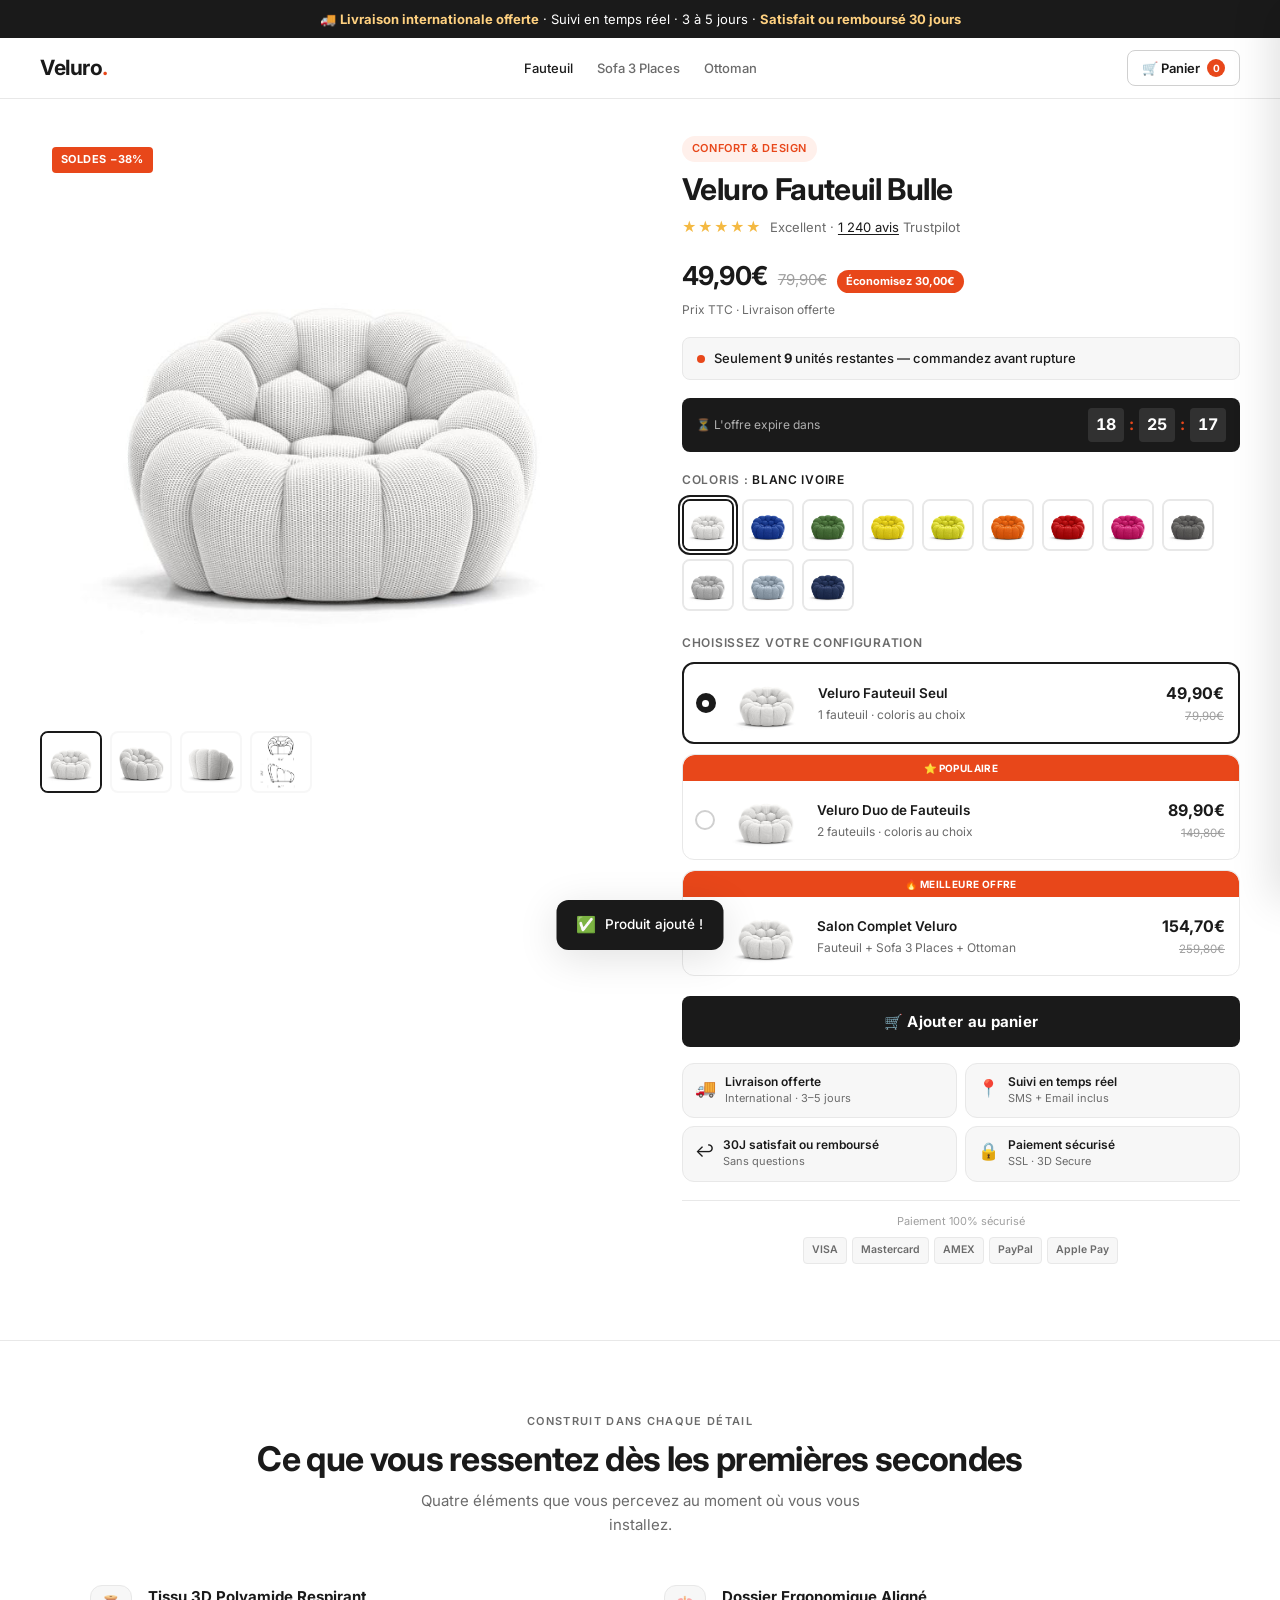
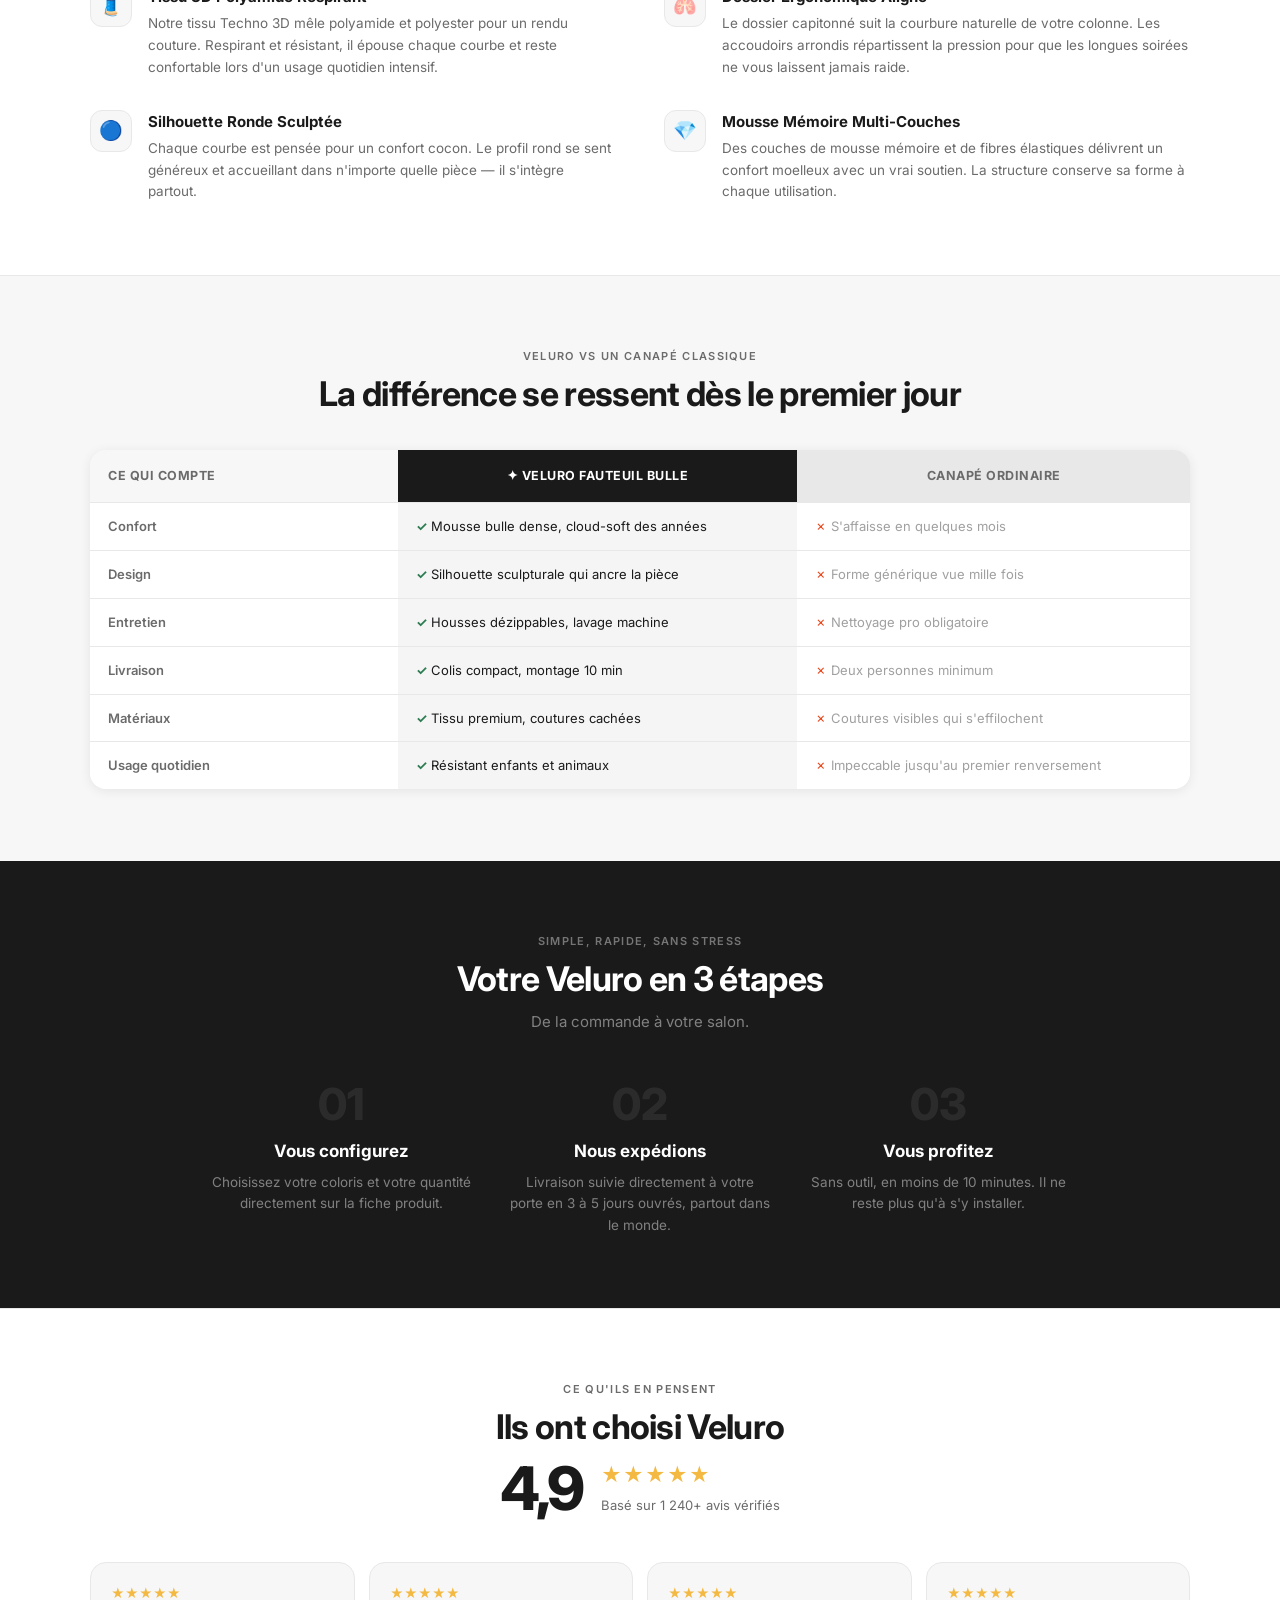
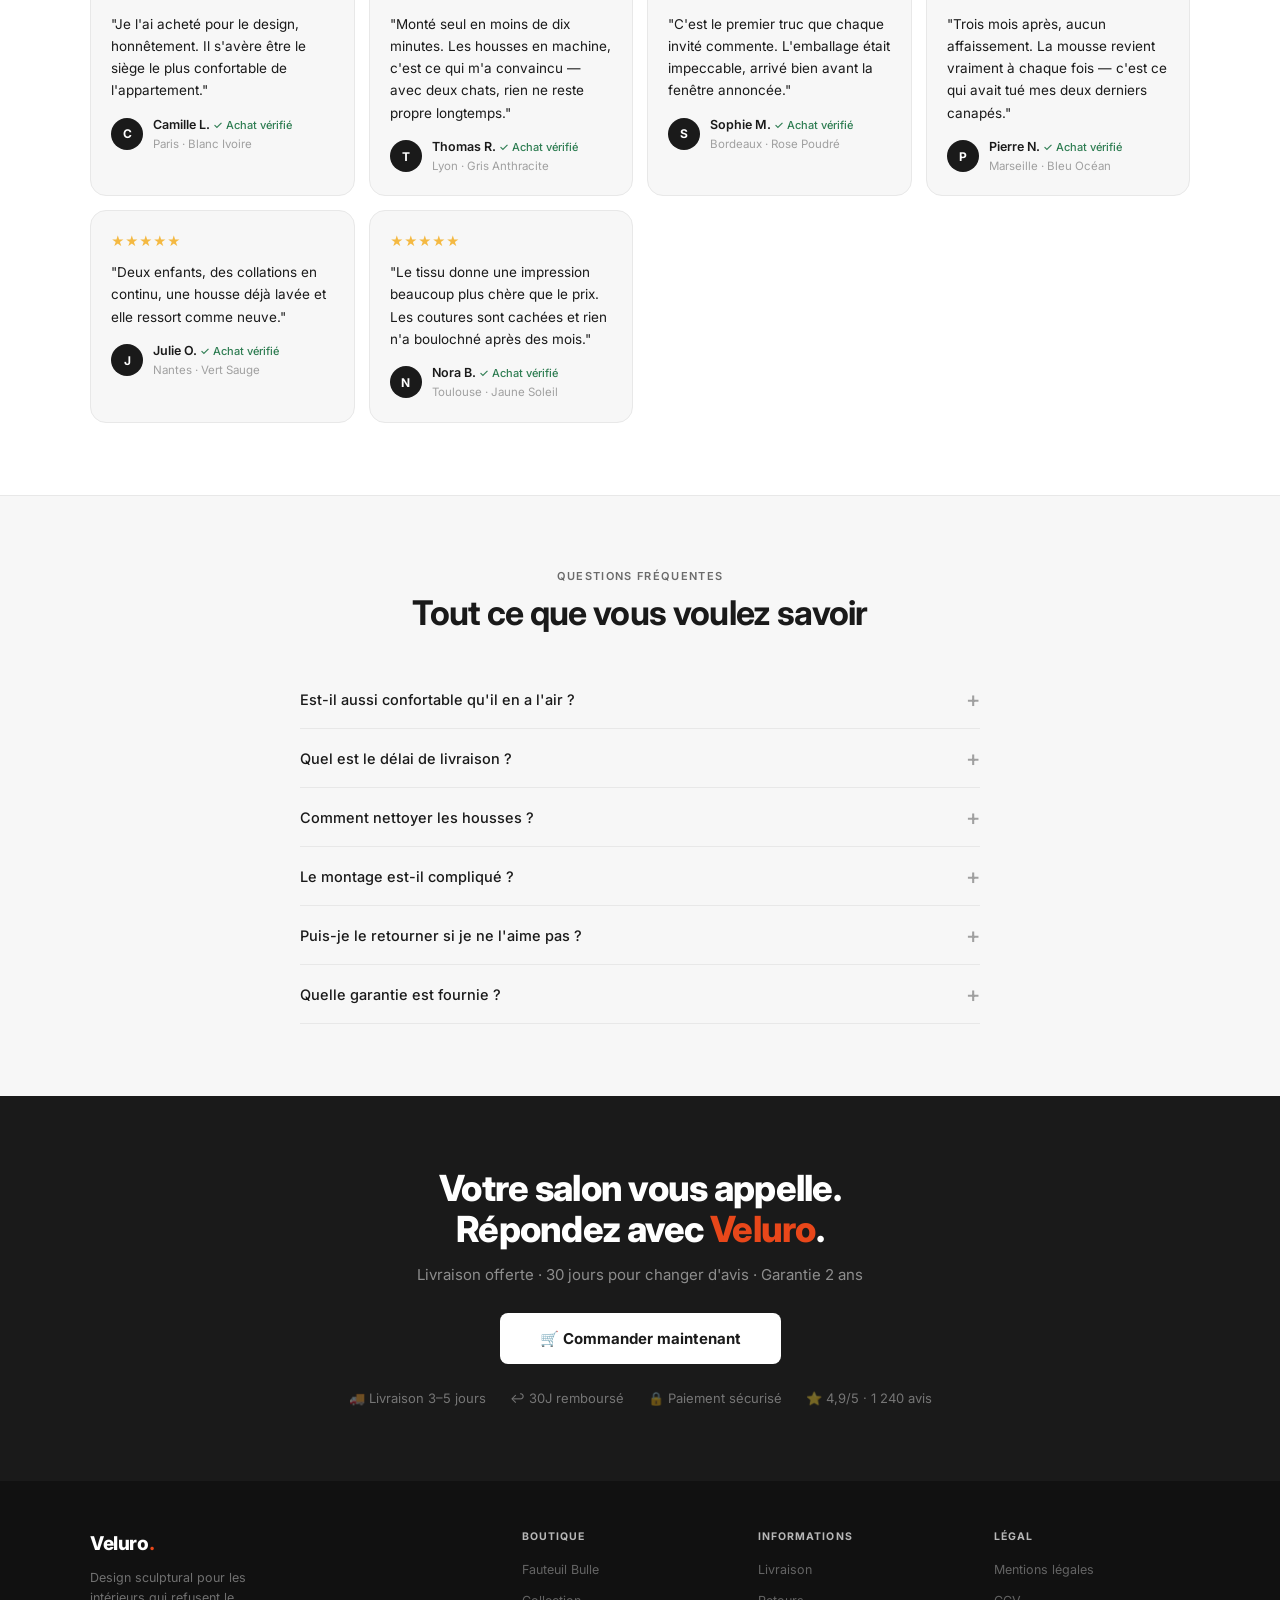
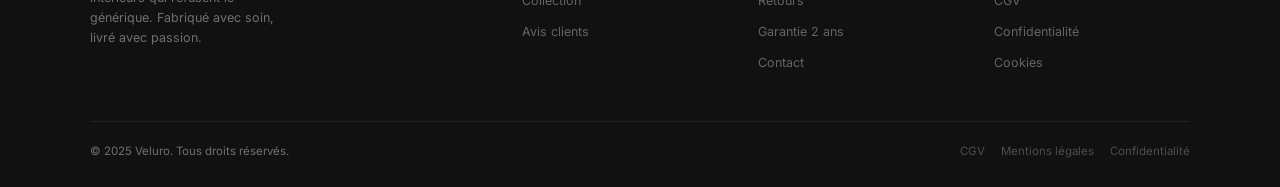
==== commit 5bdbfa07: "Add files via upload" ====
--- a/index.html
+++ b/index.html
@@ -457,16 +457,16 @@
 const OTTOMAN_COLORIS = [
   {name:'Blanc Ivoire',      img:'images3/SnowWhitecopy_91f4c73e-9f6e-4083-89a8-7492646d7f47.jpg'},
   {name:'Bleu Océan',        img:'images3/CobaltBluecopy_04658753-9d11-4447-9d70-b1292005e120.webp'},
-  {name:'Vert Sauge',        img:'images3/TopazeGreencopy_ee5364b4-16f5-4d88-8010-1b8ba42b1b9e.webp'},
+  {name:'Vert Sauge',        img:'images3/VerdeGiadacopy_145fe3db-6fda-40a4-a56d-90390101468c.avif'},
   {name:'Jaune Soleil',      img:'images3/CedreYellowcopy_15fb49a5-5077-451f-b60e-dc1d312bcec4.webp'},
-  {name:'Vert Forêt',        img:'images3/VerdeGiadacopy_145fe3db-6fda-40a4-a56d-90390101468c.avif'},
+  {name:'Vert Forêt',        img:'images3/TopazeGreencopy_ee5364b4-16f5-4d88-8010-1b8ba42b1b9e.webp'},
   {name:'Orange Terracotta', img:'images3/Orangecopy_e41867a6-1bb5-4dbb-aff2-a6b08ef6ff27.webp'},
   {name:'Rouge Carmin',      img:'images3/RubyRedcopy_3b2b6751-cfec-431a-b48f-e1ec4563c1ba.webp'},
   {name:'Rose Poudré',       img:'images3/Fuchsiacopy_4d8a9b6b-65b8-4496-b97b-04d8ec2d8ab9.webp'},
   {name:'Gris Anthracite',   img:'images3/BasalteGraycopy_1bd36f9d-dd4f-4d2f-a52d-9f0a6dda8769.jpg'},
   {name:'Gris Perle',        img:'images3/Graycopy_7af23ff3-757d-456d-9e96-00d8a7c3946c.jpg'},
-  {name:'Bleu Ciel',         img:'images3/BluZeffirocopy_1d1b63c8-9214-4bdf-b8b9-2fc6278f0a70.webp'},
-  {name:'Bleu Nuit',         img:'images3/AcquaMarinacopy_36b8c81a-87b9-46b1-a437-2664da6ef3de.jpg'},
+  {name:'Bleu Ciel',         img:'images3/AcquaMarinacopy_36b8c81a-87b9-46b1-a437-2664da6ef3de.jpg'},
+  {name:'Bleu Nuit',         img:'images3/BluZeffirocopy_1d1b63c8-9214-4bdf-b8b9-2fc6278f0a70.webp'},
 ];
 
 function initBundleColorPickers() {
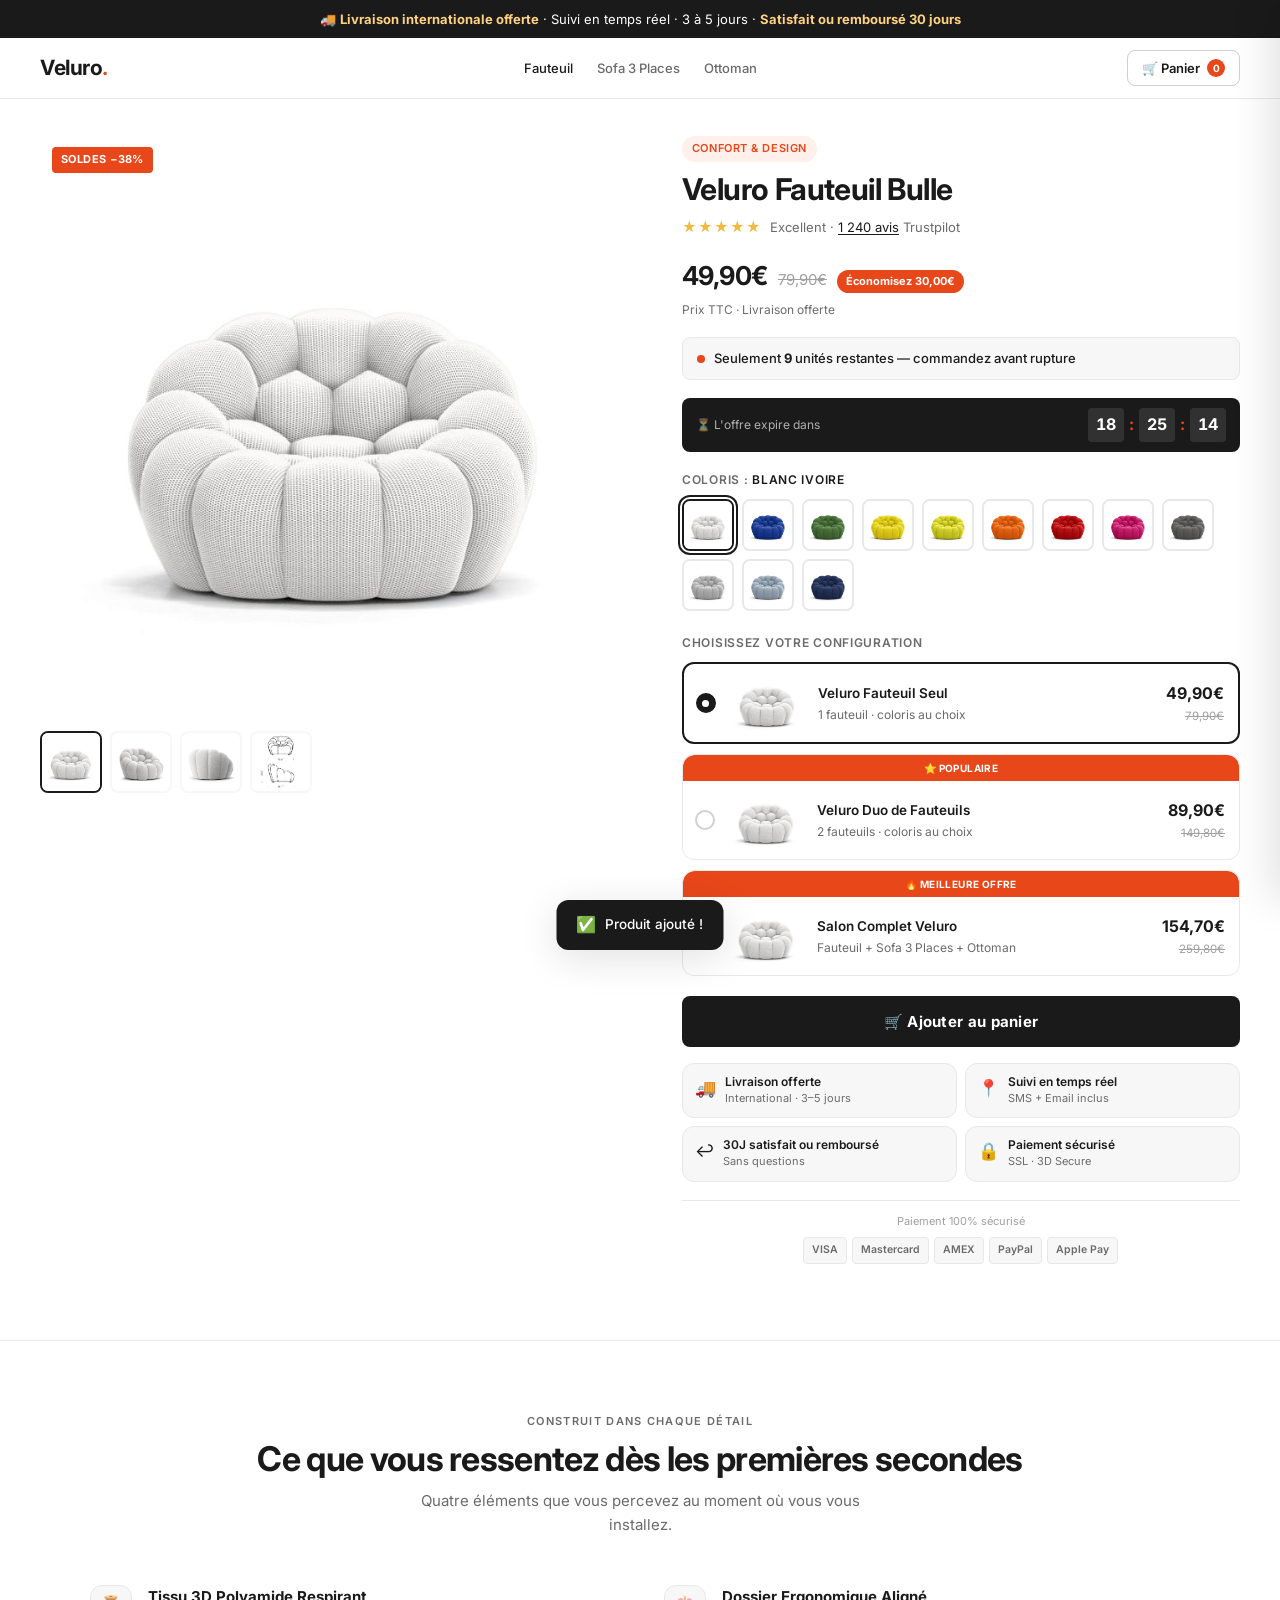
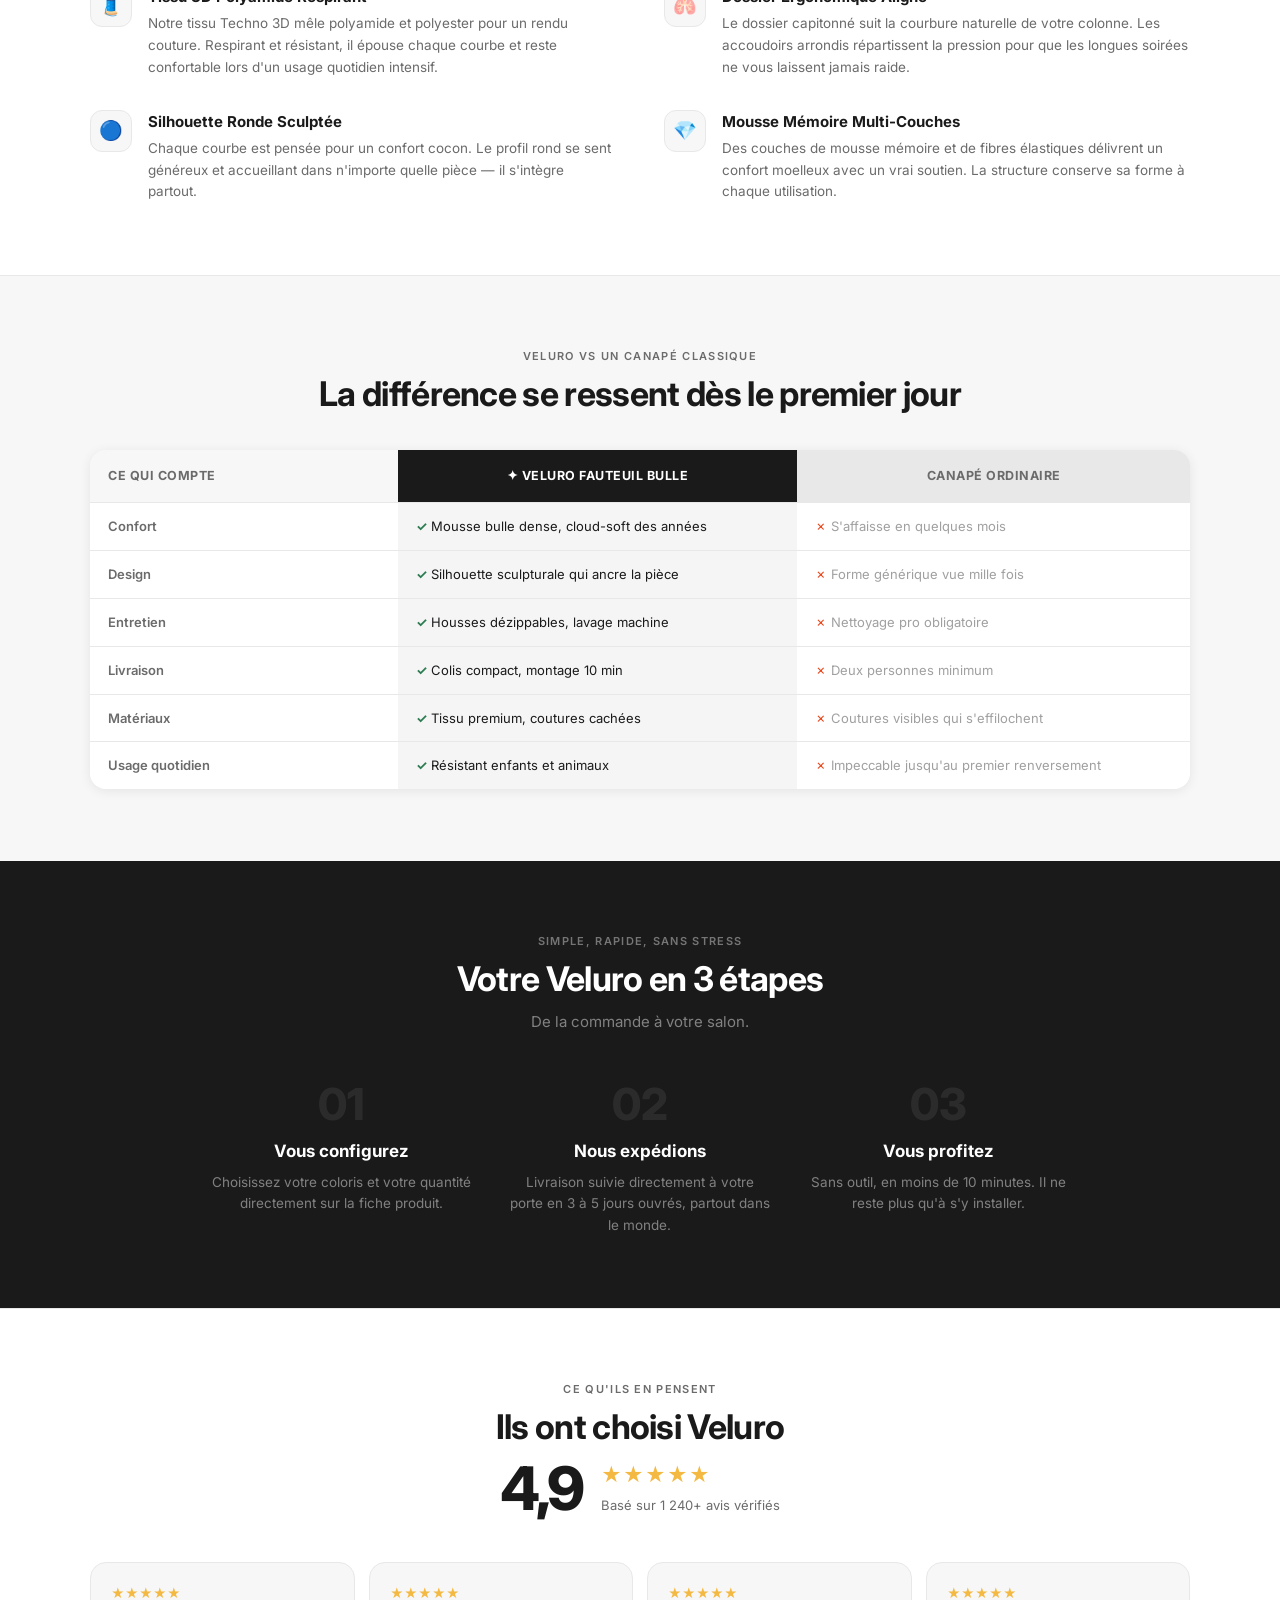
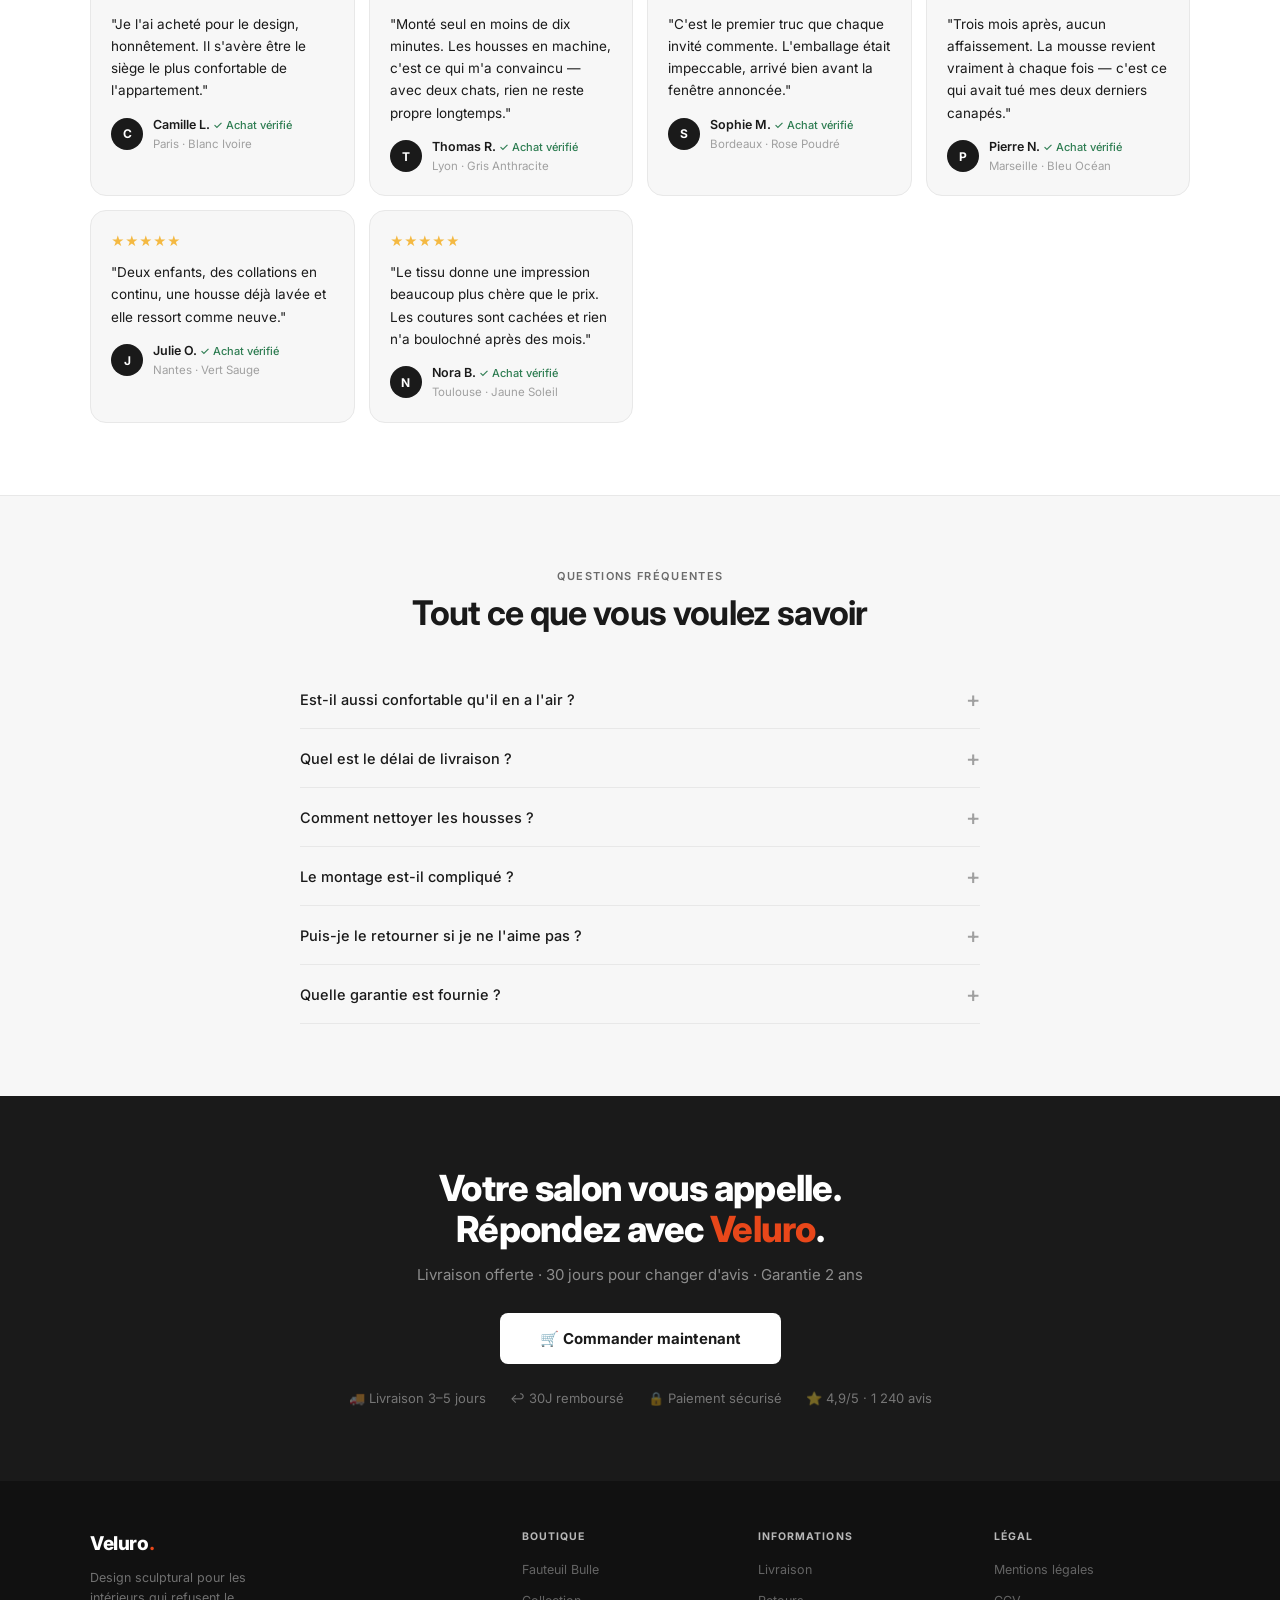
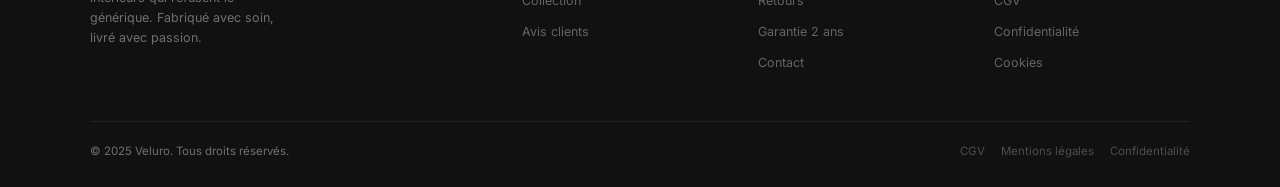
==== commit 5ee0ae0c: "Add files via upload" ====
--- a/index.html
+++ b/index.html
@@ -442,17 +442,17 @@
 // ================================================================
 const SOFA_COLORIS = [
   {name:'Blanc Ivoire',      img:'images2/1_49313922-ed5e-4e73-9e68-3b0fe6fcdf74.jpg.png'},
-  {name:'Bleu Océan',        img:'images2/1_bc05c986-a6c7-405f-aa86-80f266f40950.webp'},
-  {name:'Vert Sauge',        img:'images2/1_f5d23f63-99ca-42b9-bac4-1383c81ff9be.webp'},
+  {name:'Bleu Océan',      img:'images2/1_bc05c986-a6c7-405f-aa86-80f266f40950.webp'},
+  {name:'Vert Sauge',      img:'images2/1_f5d23f63-99ca-42b9-bac4-1383c81ff9be.webp'},
   {name:'Jaune Soleil',      img:'images2/1_4b6b8c69-e1d4-4be8-8370-123e9b4d06d1.webp'},
-  {name:'Vert Forêt',        img:'images2/1_bb071b89-2f30-43fa-aa7e-bff8f011e011.webp'},
-  {name:'Orange Terracotta', img:'images2/1_af07a365-7c42-4ce0-afa8-84d55a69a443.webp'},
+  {name:'Vert Forêt',      img:'images2/1_bb071b89-2f30-43fa-aa7e-bff8f011e011.webp'},
+  {name:'Orange Terracotta',      img:'images2/1_af07a365-7c42-4ce0-afa8-84d55a69a443.webp'},
   {name:'Rouge Carmin',      img:'images2/1_0f26761f-df87-41ef-bee7-9fa8678b6a15.webp'},
-  {name:'Rose Poudré',       img:'images2/1_9c7dc2fd-b948-492b-98ab-ee91b6d27d5a.webp'},
-  {name:'Gris Anthracite',   img:'images2/1_d407bd07-83a9-4c81-b61f-720d257e7d31.webp'},
-  {name:'Gris Perle',        img:'images2/1_a4562632-6fec-490a-a8c6-cfd45831d5c8.jpg'},
-  {name:'Bleu Ciel',         img:'images2/1_f256d588-dd59-443b-9dc2-0412fb025f70.webp'},
-  {name:'Bleu Nuit',         img:'images2/1_da0a0622-f77d-4e33-89da-018f0370f439.webp'},
+  {name:'Rose Poudré',      img:'images2/1_9c7dc2fd-b948-492b-98ab-ee91b6d27d5a.webp'},
+  {name:'Gris Anthracite',      img:'images2/1_da0a0622-f77d-4e33-89da-018f0370f439.webp'},
+  {name:'Gris Perle',      img:'images2/1_a4562632-6fec-490a-a8c6-cfd45831d5c8.jpg'},
+  {name:'Bleu Ciel',      img:'images2/1_f256d588-dd59-443b-9dc2-0412fb025f70.webp'},
+  {name:'Bleu Nuit',      img:'images2/1_d407bd07-83a9-4c81-b61f-720d257e7d31.webp'},
 ];
 const OTTOMAN_COLORIS = [
   {name:'Blanc Ivoire',      img:'images3/SnowWhitecopy_91f4c73e-9f6e-4083-89a8-7492646d7f47.jpg'},
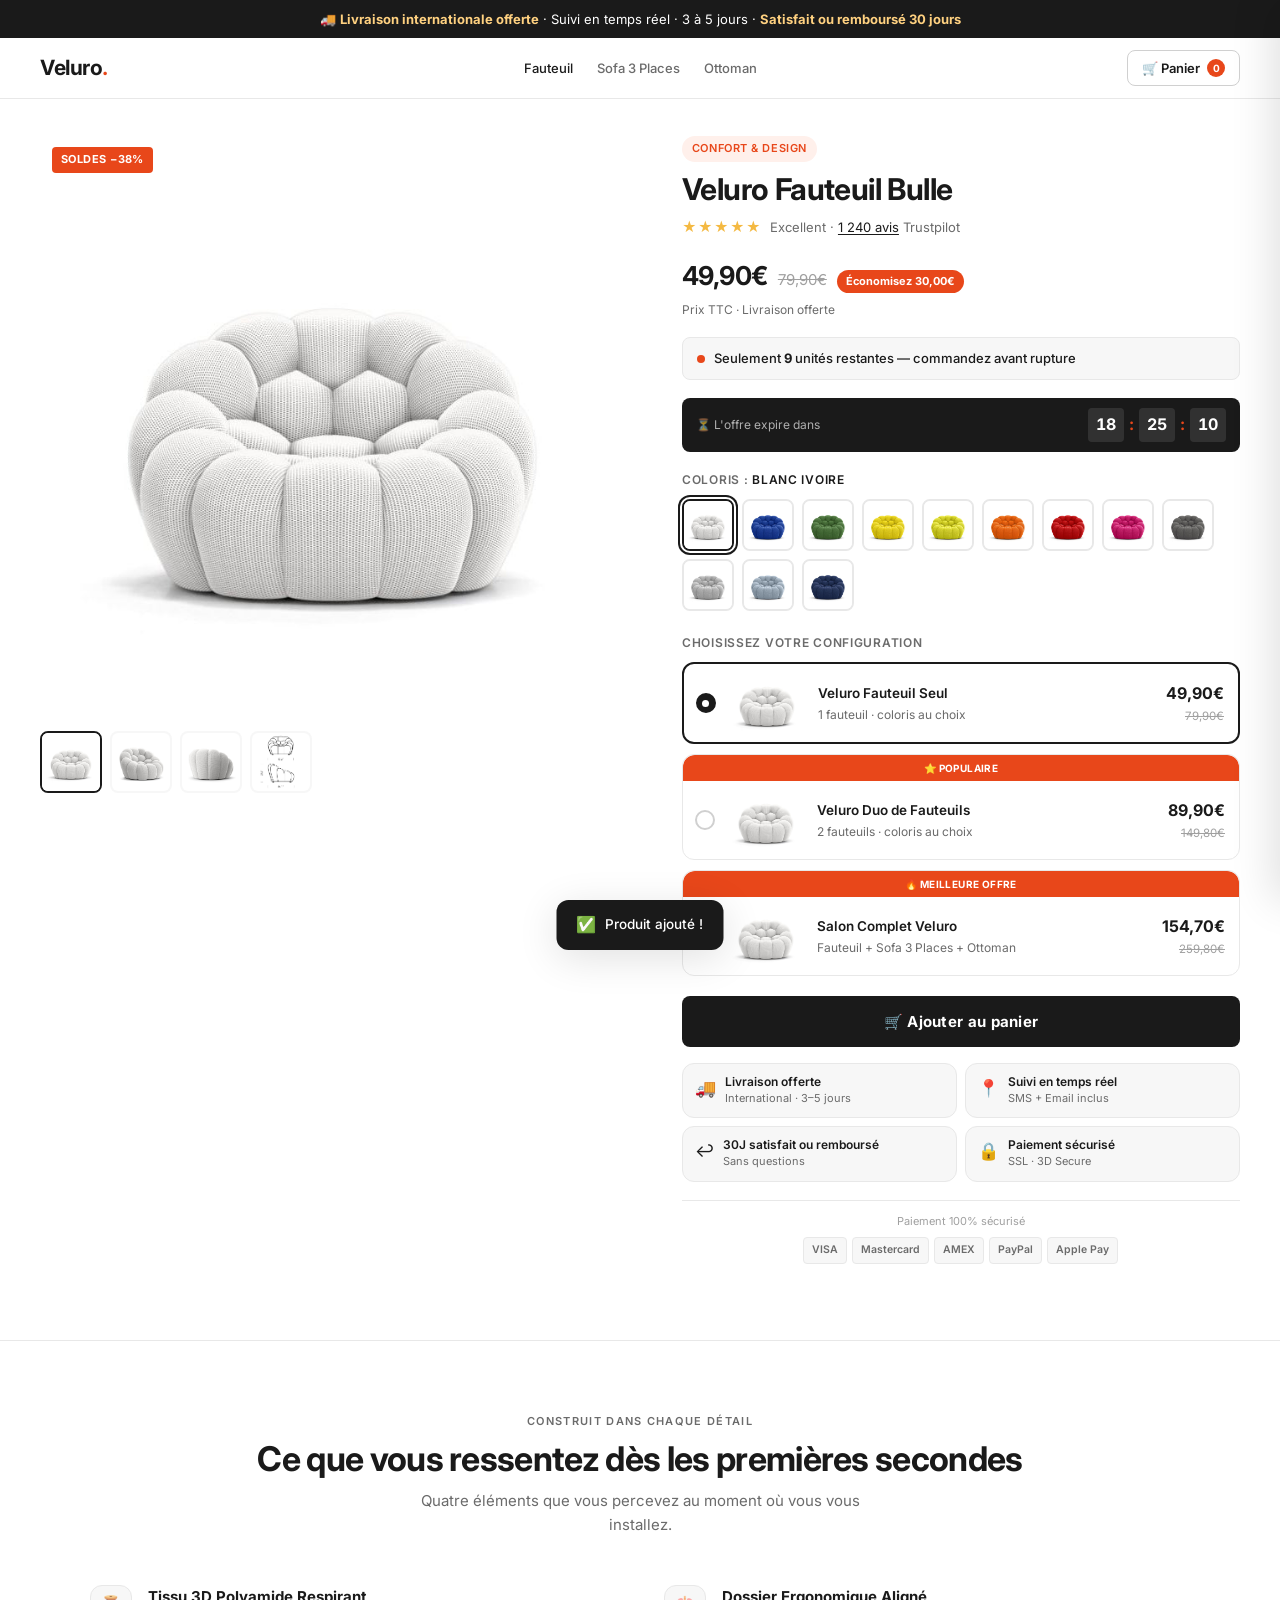
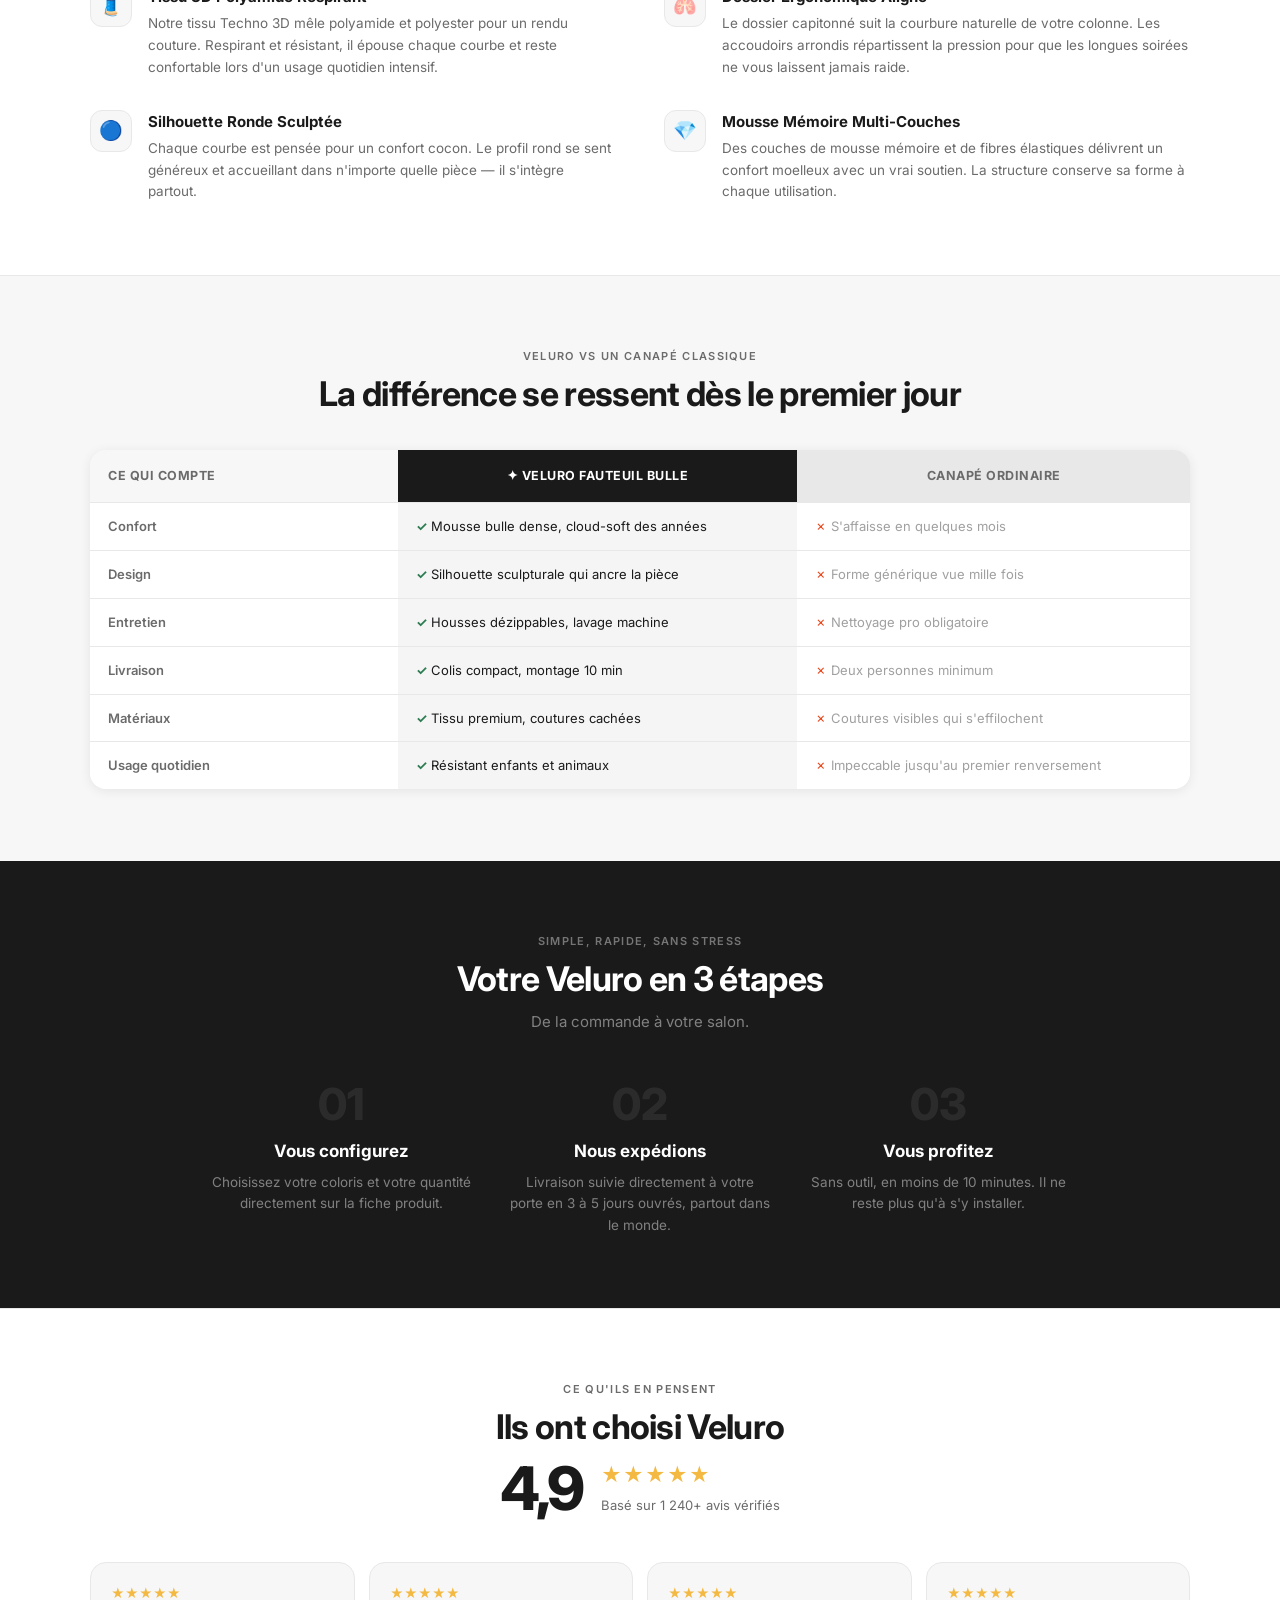
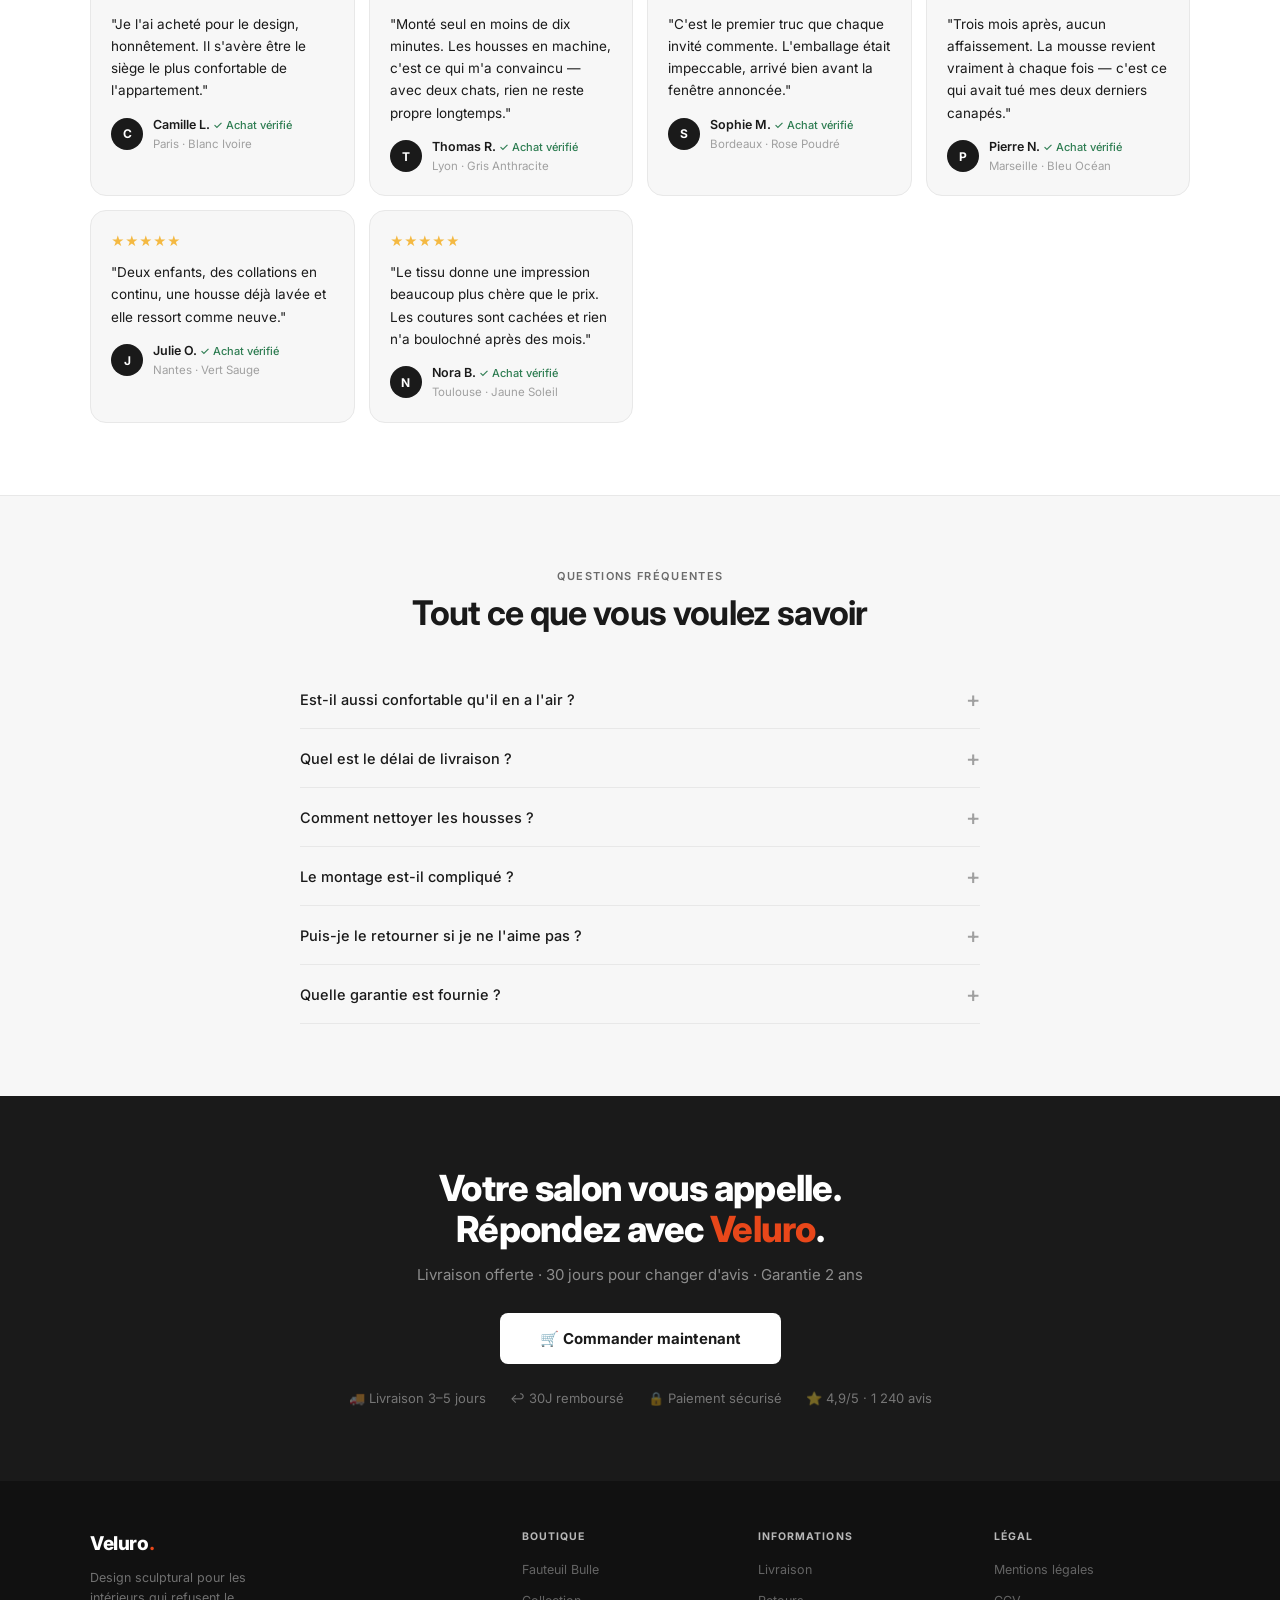
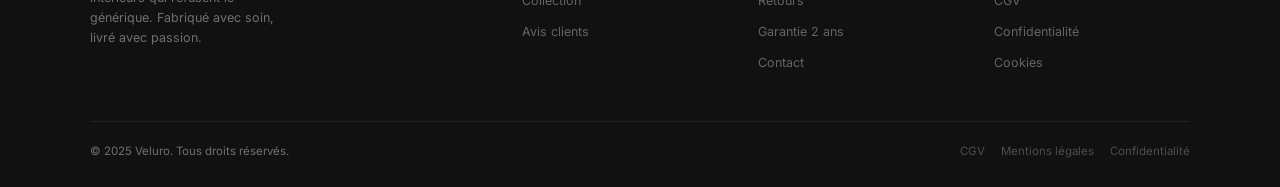
==== commit 699314c5: "Add files via upload" ====
--- a/index.html
+++ b/index.html
@@ -769,18 +769,18 @@
         'Veluro Sofa 3 Places|Gris Perle':         100000000200010,
         'Veluro Sofa 3 Places|Bleu Ciel':          100000000200011,
         'Veluro Sofa 3 Places|Bleu Nuit':          100000000200012,
-        'Veluro Ottoman Bulle|Blanc Neige':         100000000300001,
-        'Veluro Ottoman Bulle|Bleu Cobalt':         100000000300002,
-        'Veluro Ottoman Bulle|Jaune Cèdre':         100000000300003,
-        'Veluro Ottoman Bulle|Vert Topazo':         100000000300004,
-        'Veluro Ottoman Bulle|Orange':              100000000300005,
-        'Veluro Ottoman Bulle|Rouge':               100000000300006,
-        'Veluro Ottoman Bulle|Fuchsia':             100000000300007,
-        'Veluro Ottoman Bulle|Gris Basalte':        100000000300008,
-        'Veluro Ottoman Bulle|Gris':                100000000300009,
-        'Veluro Ottoman Bulle|Bleu Zéphyr':         100000000300010,
-        'Veluro Ottoman Bulle|Aquamarine':          100000000300011,
-        'Veluro Ottoman Bulle|Vert Jade':           100000000300012
+        'Veluro Ottoman Bulle|Blanc Ivoire':       100000000300001,
+        'Veluro Ottoman Bulle|Bleu Océan':          100000000300002,
+        'Veluro Ottoman Bulle|Vert Sauge':          100000000300003,
+        'Veluro Ottoman Bulle|Jaune Soleil':        100000000300004,
+        'Veluro Ottoman Bulle|Vert Forêt':          100000000300005,
+        'Veluro Ottoman Bulle|Orange Terracotta':   100000000300006,
+        'Veluro Ottoman Bulle|Rouge Carmin':        100000000300007,
+        'Veluro Ottoman Bulle|Rose Poudré':         100000000300008,
+        'Veluro Ottoman Bulle|Gris Anthracite':     100000000300009,
+        'Veluro Ottoman Bulle|Gris Perle':          100000000300010,
+        'Veluro Ottoman Bulle|Bleu Ciel':           100000000300011,
+        'Veluro Ottoman Bulle|Bleu Nuit':           100000000300012,
       };
       var PRODUCT_MAP = {
         'Fauteuil Bulle': 100000000000001,
